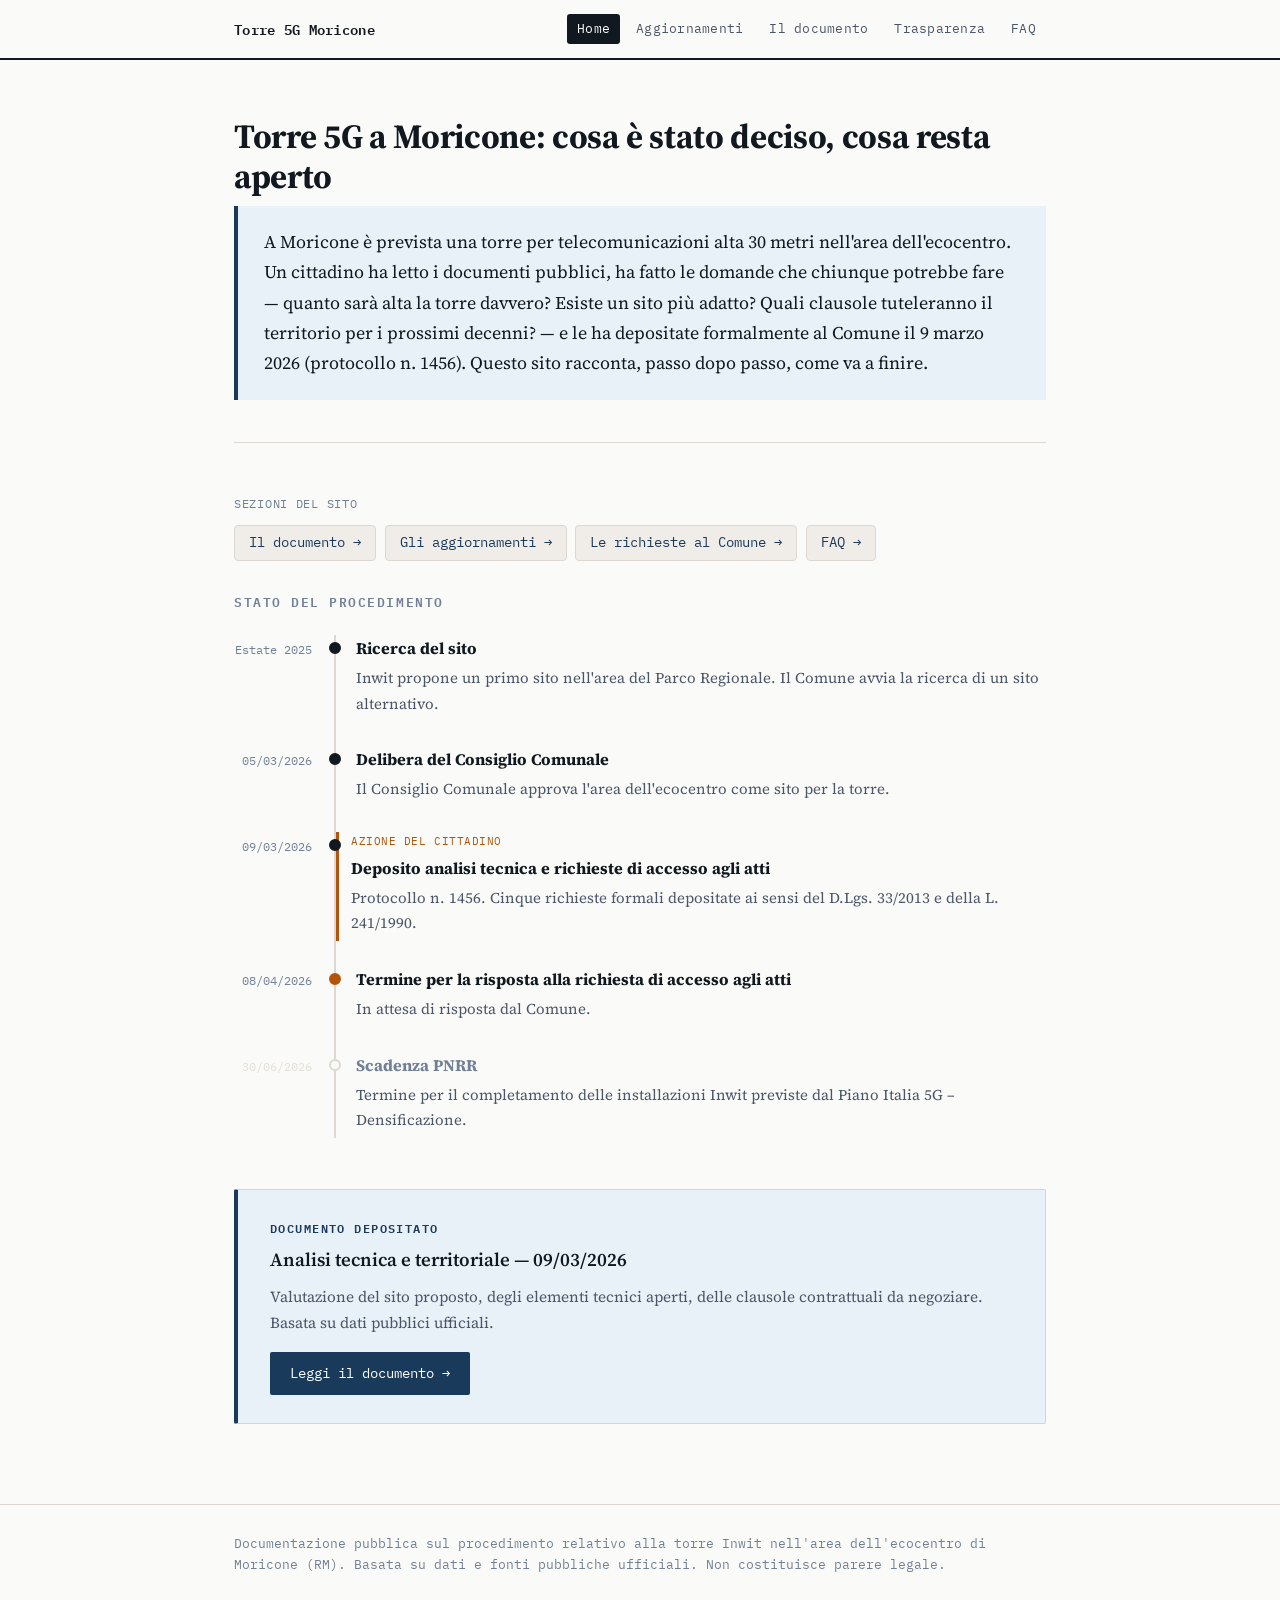
==== index.html @ 8230d216 "Fix mobile: quick-nav visibile su mobile, micro-etichetta timeline in timeline-content Co-Authored-B" ====
<!DOCTYPE html>
<html lang="it">
<head>
<meta charset="UTF-8">
<meta name="viewport" content="width=device-width, initial-scale=1.0">
<title>Torre 5G Moricone — Documentazione pubblica</title>
<meta name="description" content="Documentazione pubblica sul procedimento per l'installazione di una torre Inwit nell'area dell'ecocentro comunale di Moricone (RM).">
<link rel="stylesheet" href="style.css">
</head>
<body>

<header>
  <div class="container">
    <div class="site-title">Torre 5G Moricone</div>
<button class="nav-toggle" aria-label="Menu">&#9776;</button>
  </div>
</header>

<main>
  <div class="container">

    <section class="intro">
      <h1 class="page-title">Torre 5G a Moricone: cosa è stato deciso, cosa resta aperto</h1>
      <p class="intro-summary">A Moricone è prevista una torre per telecomunicazioni alta 30 metri nell'area dell'ecocentro. Un cittadino ha letto i documenti pubblici, ha fatto le domande che chiunque potrebbe fare — quanto sarà alta la torre davvero? Esiste un sito più adatto? Quali clausole tuteleranno il territorio per i prossimi decenni? — e le ha depositate formalmente al Comune il 9 marzo 2026 (protocollo n. 1456). Questo sito racconta, passo dopo passo, come va a finire.</p>
    </section>

    <div style="margin: 2rem 0;">
      <div style="font-family: var(--font-mono); font-size: 0.7rem; color: var(--ink-light); margin-bottom: 0.6rem; letter-spacing: 0.06em; text-transform: uppercase;">Sezioni del sito</div>
      <div style="display: flex; flex-wrap: wrap; gap: 0.5rem;">
        <a href="documento.html" style="font-family: var(--font-mono); font-size: 0.82rem; color: var(--blue); border: 1px solid var(--border); border-radius: 4px; padding: 5px 14px; text-decoration: none; background: var(--paper-mid);">Il documento →</a>
        <a href="aggiornamenti.html" style="font-family: var(--font-mono); font-size: 0.82rem; color: var(--blue); border: 1px solid var(--border); border-radius: 4px; padding: 5px 14px; text-decoration: none; background: var(--paper-mid);">Gli aggiornamenti →</a>
        <a href="richieste.html" style="font-family: var(--font-mono); font-size: 0.82rem; color: var(--blue); border: 1px solid var(--border); border-radius: 4px; padding: 5px 14px; text-decoration: none; background: var(--paper-mid);">Le richieste al Comune →</a>
        <a href="faq.html" style="font-family: var(--font-mono); font-size: 0.82rem; color: var(--blue); border: 1px solid var(--border); border-radius: 4px; padding: 5px 14px; text-decoration: none; background: var(--paper-mid);">FAQ →</a>
      </div>
    </div>

    <section class="timeline-section">
      <h2>Stato del procedimento</h2>
      <div class="timeline">

        <div class="timeline-item done">
          <div class="timeline-date">Estate 2025</div>
          <div class="timeline-content">
            <strong>Ricerca del sito</strong>
            <p>Inwit propone un primo sito nell'area del Parco Regionale. Il Comune avvia la ricerca di un sito alternativo.</p>
          </div>
        </div>

        <div class="timeline-item done">
          <div class="timeline-date">05/03/2026</div>
          <div class="timeline-content">
            <strong>Delibera del Consiglio Comunale</strong>
            <p>Il Consiglio Comunale approva l'area dell'ecocentro come sito per la torre.</p>
          </div>
        </div>

        <div class="timeline-item done">
          <div class="timeline-date">09/03/2026</div>
          <div class="timeline-content" style="border-left: 3px solid var(--amber); padding-left: 12px;">
            <span style="font-family: var(--font-mono); font-size: 0.65rem; color: var(--amber); display: block; text-transform: uppercase; letter-spacing: 0.05em; margin-bottom: 4px;">Azione del cittadino</span>
            <strong>Deposito analisi tecnica e richieste di accesso agli atti</strong>
            <p>Protocollo n. 1456. Cinque richieste formali depositate ai sensi del D.Lgs. 33/2013 e della L. 241/1990.</p>
          </div>
        </div>

        <div class="timeline-item pending">
          <div class="timeline-date">08/04/2026</div>
          <div class="timeline-content">
            <strong>Termine per la risposta alla richiesta di accesso agli atti</strong>
            <p>In attesa di risposta dal Comune.</p>
          </div>
        </div>

        <div class="timeline-item future">
          <div class="timeline-date">30/06/2026</div>
          <div class="timeline-content">
            <strong>Scadenza PNRR</strong>
            <p>Termine per il completamento delle installazioni Inwit previste dal Piano Italia 5G – Densificazione.</p>
          </div>
        </div>

      </div>
    </section>

    <section class="doc-cta">
      <div class="doc-cta-inner">
        <div class="doc-cta-label">Documento depositato</div>
        <div class="doc-cta-title">Analisi tecnica e territoriale — 09/03/2026</div>
        <div class="doc-cta-desc">Valutazione del sito proposto, degli elementi tecnici aperti, delle clausole contrattuali da negoziare. Basata su dati pubblici ufficiali.</div>
        <a href="documento.html" class="btn">Leggi il documento →</a>
      </div>
    </section>

  </div>
</main>

<footer>
  <div class="container">
    <p>Documentazione pubblica sul procedimento relativo alla torre Inwit nell'area dell'ecocentro di Moricone (RM). Basata su dati e fonti pubbliche ufficiali. Non costituisce parere legale.</p>
  </div>
</footer>

<script src="nav.js"></script>
</body>
</html>
---- style.css ----
/* ─────────────────────────────────────────
   Torre 5G Moricone — Foglio di stile
   ───────────────────────────────────────── */

@import url('https://fonts.googleapis.com/css2?family=Source+Serif+4:ital,opsz,wght@0,8..60,300;0,8..60,400;0,8..60,600;0,8..60,700;1,8..60,400&family=IBM+Plex+Mono:wght@400;600&display=swap');

/* ── Reset & Base ── */
*, *::before, *::after { box-sizing: border-box; margin: 0; padding: 0; }

:root {
  --ink:        #111820;
  --ink-mid:    #4a5568;
  --ink-light:  #718096;
  --paper:      #fafaf8;
  --paper-mid:  #f0ede8;
  --paper-dark: #e4e0d8;
  --blue:       #1a3a5c;
  --blue-light: #e8f0f8;
  --red:        #b91c1c;
  --amber:      #b45309;
  --amber-bg:   #fffbeb;
  --green:      #166534;
  --green-bg:   #f0fdf4;
  --violet:     #5b21b6;
  --border:     #ddd9d0;
  --font-serif: 'Source Serif 4', Georgia, serif;
  --font-mono:  'IBM Plex Mono', 'Courier New', monospace;
}

html { font-size: 17px; scroll-behavior: smooth; }

body {
  font-family: var(--font-serif);
  color: var(--ink);
  background: var(--paper);
  line-height: 1.7;
  -webkit-font-smoothing: antialiased;
}

/* ── Layout ── */
.container {
  max-width: 860px;
  margin: 0 auto;
  padding: 0 24px;
}

.container-narrow {
  max-width: 700px;
}

/* ── Header & Nav ── */
header {
  border-bottom: 2px solid var(--ink);
  background: var(--paper);
  position: sticky;
  top: 0;
  z-index: 100;
}

header .container {
  display: flex;
  align-items: center;
  justify-content: space-between;
  padding-top: 14px;
  padding-bottom: 14px;
  gap: 24px;
}

.site-title {
  font-family: var(--font-mono);
  font-size: 0.85rem;
  font-weight: 600;
  letter-spacing: 0.02em;
  color: var(--ink);
  white-space: nowrap;
}

nav {
  display: flex;
  gap: 6px;
  flex-wrap: wrap;
}

nav a {
  font-family: var(--font-mono);
  font-size: 0.75rem;
  color: var(--ink-mid);
  text-decoration: none;
  padding: 4px 10px;
  border-radius: 3px;
  letter-spacing: 0.02em;
  transition: background 0.15s, color 0.15s;
}

nav a:hover {
  background: var(--paper-mid);
  color: var(--ink);
}

nav a.active {
  background: var(--ink);
  color: white;
}

.nav-toggle {
  display: none;
  background: none;
  border: 1px solid var(--border);
  padding: 6px 10px;
  font-size: 1rem;
  cursor: pointer;
  border-radius: 3px;
  color: var(--ink);
}

/* ── Main content ── */
main {
  padding: 56px 0 80px;
}

/* ── Typography ── */
h1, h2, h3 {
  font-family: var(--font-serif);
  line-height: 1.2;
  letter-spacing: -0.01em;
}

.page-title {
  font-size: 2rem;
  font-weight: 700;
  margin-bottom: 0.5rem;
}

.page-subtitle {
  font-size: 1rem;
  color: var(--ink-mid);
  font-weight: 300;
  margin-bottom: 2.5rem;
  max-width: 600px;
}

p { margin-bottom: 1rem; }
p:last-child { margin-bottom: 0; }

ul, ol {
  padding-left: 1.5rem;
  margin-bottom: 1rem;
}

li { margin-bottom: 0.4rem; }

a { color: var(--blue); }
a:hover { text-decoration: underline; }

/* ── Homepage: Intro ── */
.intro {
  margin-bottom: 3rem;
  padding-bottom: 2.5rem;
  border-bottom: 1px solid var(--border);
}

.lead {
  font-size: 1.2rem;
  font-weight: 400;
  line-height: 1.6;
  margin-bottom: 1rem;
  color: var(--ink);
}

/* ── Timeline ── */
.timeline-section {
  margin-bottom: 3rem;
}

.timeline-section h2 {
  font-family: var(--font-mono);
  font-size: 0.75rem;
  font-weight: 600;
  letter-spacing: 0.12em;
  text-transform: uppercase;
  color: var(--ink-light);
  margin-bottom: 1.5rem;
}

.timeline {
  border-left: 2px solid var(--border);
  padding-left: 0;
  margin-left: 100px;
}

.timeline-item {
  display: flex;
  position: relative;
  margin-bottom: 1.5rem;
  align-items: flex-start;
}

.timeline-item::before {
  content: '';
  position: absolute;
  left: -7px;
  top: 7px;
  width: 12px;
  height: 12px;
  border-radius: 50%;
  border: 2px solid var(--border);
  background: var(--paper);
}

.timeline-item.done::before {
  background: var(--ink);
  border-color: var(--ink);
}

.timeline-item.pending::before {
  background: var(--amber);
  border-color: var(--amber);
}

.timeline-date {
  font-family: var(--font-mono);
  font-size: 0.72rem;
  color: var(--ink-light);
  min-width: 110px;
  margin-left: -110px;
  padding-top: 4px;
  text-align: right;
  padding-right: 24px;
}

.timeline-content {
  padding-left: 20px;
  padding-bottom: 4px;
}

.timeline-content strong {
  display: block;
  font-size: 0.95rem;
  margin-bottom: 0.2rem;
}

.timeline-content p {
  font-size: 0.88rem;
  color: var(--ink-mid);
  margin: 0;
}

.timeline-item.future .timeline-content strong {
  color: var(--ink-light);
}

.timeline-item.future .timeline-date {
  color: var(--paper-dark);
}

/* ── Doc CTA ── */
.doc-cta {
  margin-top: 2.5rem;
}

.doc-cta-inner {
  background: var(--blue-light);
  border: 1px solid #c5d8ec;
  border-left: 4px solid var(--blue);
  padding: 28px 32px;
  border-radius: 2px;
}

.doc-cta-label {
  font-family: var(--font-mono);
  font-size: 0.7rem;
  font-weight: 600;
  letter-spacing: 0.12em;
  text-transform: uppercase;
  color: var(--blue);
  margin-bottom: 6px;
}

.doc-cta-title {
  font-size: 1.1rem;
  font-weight: 600;
  margin-bottom: 8px;
}

.doc-cta-desc {
  font-size: 0.9rem;
  color: var(--ink-mid);
  margin-bottom: 16px;
}

/* ── Button ── */
.btn {
  display: inline-block;
  background: var(--blue);
  color: white;
  text-decoration: none;
  padding: 10px 20px;
  font-family: var(--font-mono);
  font-size: 0.8rem;
  border-radius: 2px;
  transition: background 0.15s;
}

.btn:hover {
  background: #0f2a42;
  text-decoration: none;
  color: white;
}

/* ── Posts (Aggiornamenti) ── */
.posts {
  display: flex;
  flex-direction: column;
  gap: 0;
}

article.post {
  padding: 2rem 0;
  border-bottom: 1px solid var(--border);
}

article.post:first-child {
  border-top: 1px solid var(--border);
}

.post-meta {
  display: flex;
  align-items: center;
  gap: 10px;
  margin-bottom: 0.6rem;
}

.post-date {
  font-family: var(--font-mono);
  font-size: 0.75rem;
  color: var(--ink-light);
}

.post-tag {
  font-family: var(--font-mono);
  font-size: 0.65rem;
  font-weight: 600;
  letter-spacing: 0.08em;
  padding: 2px 8px;
  border-radius: 2px;
}

.tag-inviato   { background: #fef3c7; color: #92400e; }
.tag-risposta  { background: #d1fae5; color: #065f46; }
.tag-scadenza  { background: #fee2e2; color: #991b1b; }
.tag-aggiornamento { background: #dbeafe; color: #1e40af; }
.tag-documento { background: var(--paper-mid); color: var(--ink-mid); }

.post-title {
  font-size: 1.3rem;
  font-weight: 600;
  margin-bottom: 0.8rem;
  line-height: 1.3;
}

.post-body {
  font-size: 0.95rem;
  color: var(--ink);
}

.post-body p {
  margin-bottom: 0.8rem;
}

/* ── Document page ── */
.doc-header {
  margin-bottom: 2.5rem;
  padding-bottom: 2rem;
  border-bottom: 1px solid var(--border);
}

.doc-label {
  font-family: var(--font-mono);
  font-size: 0.72rem;
  font-weight: 600;
  letter-spacing: 0.1em;
  text-transform: uppercase;
  color: var(--ink-light);
  margin-bottom: 12px;
}

.doc-index {
  background: var(--paper-mid);
  border: 1px solid var(--border);
  padding: 20px 24px;
  margin-bottom: 2.5rem;
  border-radius: 2px;
}

.doc-index-label {
  font-family: var(--font-mono);
  font-size: 0.7rem;
  font-weight: 600;
  letter-spacing: 0.1em;
  text-transform: uppercase;
  color: var(--ink-light);
  margin-bottom: 12px;
}

.doc-index ol {
  margin: 0;
  padding-left: 1.2rem;
}

.doc-index li {
  margin-bottom: 0.3rem;
  font-size: 0.9rem;
}

.doc-section {
  margin-bottom: 3rem;
  padding-bottom: 2.5rem;
  border-bottom: 1px solid var(--border);
}

.doc-section:last-child {
  border-bottom: none;
}

.doc-section h2 {
  font-size: 1.4rem;
  font-weight: 700;
  margin-bottom: 1rem;
  padding-top: 0.5rem;
}

.doc-section h3 {
  font-size: 1rem;
  font-weight: 600;
  margin-top: 1.5rem;
  margin-bottom: 0.5rem;
  color: var(--ink);
}

/* ── Callouts ── */
.callout {
  margin: 1.5rem 0;
  padding: 14px 18px;
  border-radius: 2px;
  font-size: 0.9rem;
  line-height: 1.6;
  border-left: 4px solid;
}

.callout strong {
  display: block;
  margin-bottom: 4px;
  font-size: 0.8rem;
  font-family: var(--font-mono);
  letter-spacing: 0.05em;
  text-transform: uppercase;
}

.callout-warning {
  background: var(--amber-bg);
  border-color: var(--amber);
  color: #78350f;
}

.callout-warning strong { color: var(--amber); }

.callout-tech {
  background: var(--blue-light);
  border-color: var(--blue);
  color: #1e3a5a;
}

.callout-tech strong { color: var(--blue); }

.callout-question {
  background: var(--paper-mid);
  border-color: var(--ink-mid);
  color: var(--ink-mid);
}

.callout-question strong { color: var(--ink-mid); }

/* ── Infographics ── */
.infographic {
  margin: 2rem 0;
}

.infographic img {
  width: 100%;
  height: auto;
  border: 1px solid var(--border);
  display: block;
}

.infographic figcaption {
  font-size: 0.8rem;
  color: var(--ink-light);
  font-family: var(--font-mono);
  margin-top: 8px;
  padding: 0 4px;
}

/* ── Summary table ── */
.summary-table {
  width: 100%;
  border-collapse: collapse;
  font-size: 0.88rem;
  margin-top: 1rem;
}

.summary-table td {
  padding: 10px 12px;
  border-bottom: 1px solid var(--border);
  vertical-align: top;
}

.summary-table tr:last-child td {
  border-bottom: none;
}

.summary-table tr:hover td {
  background: var(--paper-mid);
}

.tag-cell { width: 36px; text-align: center; }

.tag {
  display: inline-block;
  font-family: var(--font-mono);
  font-size: 0.7rem;
  font-weight: 600;
  padding: 2px 6px;
  border-radius: 2px;
}

.tag-fact     { background: var(--ink); color: white; }
.tag-question { background: var(--amber); color: white; }
.tag-warn     { background: var(--red); color: white; }

.table-legend {
  font-family: var(--font-mono);
  font-size: 0.72rem;
  color: var(--ink-light);
  margin-top: 8px;
}

/* ── Le Richieste ── */
.richieste-meta {
  display: flex;
  gap: 24px;
  flex-wrap: wrap;
  font-family: var(--font-mono);
  font-size: 0.8rem;
  color: var(--ink-mid);
  background: var(--paper-mid);
  border: 1px solid var(--border);
  padding: 14px 18px;
  margin-bottom: 2rem;
  border-radius: 2px;
}

.richieste-list {
  display: flex;
  flex-direction: column;
  gap: 0;
}

.richiesta {
  padding: 1.5rem 0;
  border-bottom: 1px solid var(--border);
}

.richiesta:first-child { border-top: 1px solid var(--border); }

.richiesta-header {
  display: flex;
  align-items: center;
  gap: 12px;
  margin-bottom: 0.5rem;
}

.richiesta-num {
  font-family: var(--font-mono);
  font-size: 0.75rem;
  font-weight: 600;
  color: var(--ink-light);
}

.richiesta-status {
  font-family: var(--font-mono);
  font-size: 0.68rem;
  font-weight: 600;
  letter-spacing: 0.06em;
  padding: 2px 8px;
  border-radius: 2px;
}

.status-attesa   { background: #fef3c7; color: #92400e; }
.status-ricevuta { background: #d1fae5; color: #065f46; }
.status-parziale { background: #dbeafe; color: #1e40af; }
.status-negata   { background: #fee2e2; color: #991b1b; }

.richiesta h3 {
  font-size: 1rem;
  font-weight: 600;
  margin-bottom: 0.3rem;
}

.richiesta p {
  font-size: 0.9rem;
  color: var(--ink-mid);
  margin: 0;
}

.note {
  margin-top: 2rem;
  font-size: 0.85rem;
  color: var(--ink-mid);
  font-style: italic;
  border-top: 1px solid var(--border);
  padding-top: 1.5rem;
}

/* ── FAQ ── */
.faq-list {
  display: flex;
  flex-direction: column;
  gap: 0;
}

.faq-item {
  padding: 2rem 0;
  border-bottom: 1px solid var(--border);
}

.faq-item:first-child {
  border-top: 1px solid var(--border);
}

.faq-q {
  font-size: 1.1rem;
  font-weight: 600;
  line-height: 1.3;
  margin-bottom: 0.9rem;
  color: var(--ink);
}

.faq-q::before {
  content: 'Q. ';
  font-family: var(--font-mono);
  font-size: 0.75rem;
  font-weight: 600;
  color: var(--ink-light);
  letter-spacing: 0.05em;
  margin-right: 2px;
}

.faq-a {
  font-size: 0.95rem;
  color: var(--ink);
  padding-left: 1.2rem;
  border-left: 2px solid var(--border);
}

.faq-a p {
  margin-bottom: 0.8rem;
}

.faq-a p:last-child {
  margin-bottom: 0;
}

/* ── Footer ── */
footer {
  border-top: 1px solid var(--border);
  padding: 28px 0;
  background: var(--paper);
}

footer p {
  font-size: 0.78rem;
  color: var(--ink-light);
  font-family: var(--font-mono);
  line-height: 1.6;
  margin: 0;
}

/* ── Responsive ── */
@media (max-width: 640px) {
  html { font-size: 16px; }

  .nav-toggle { display: block; }

  nav {
    display: none;
    position: absolute;
    top: 100%;
    left: 0;
    right: 0;
    background: var(--paper);
    border-bottom: 2px solid var(--ink);
    padding: 12px 24px;
    flex-direction: column;
    gap: 4px;
  }

  nav.open { display: flex; }

  header { position: relative; }
  header .container { position: relative; }

  .timeline { margin-left: 0; }
  .timeline-date {
    display: none;
  }
  .timeline-content { padding-left: 16px; }

  .summary-table td:last-child { display: none; }
  .summary-table td:first-child { display: none; }

  .richieste-meta { flex-direction: column; gap: 8px; }

  main { padding: 36px 0 60px; }
}

/* ── Intro sintesi documento ── */
.intro-summary {
  background: var(--blue-light);
  border-left: 4px solid var(--blue);
  border-radius: 0;
  padding: 1.25rem 1.5rem;
  font-size: 1.05rem;
  line-height: 1.7;
  margin-bottom: 2rem;
  color: var(--ink);
}
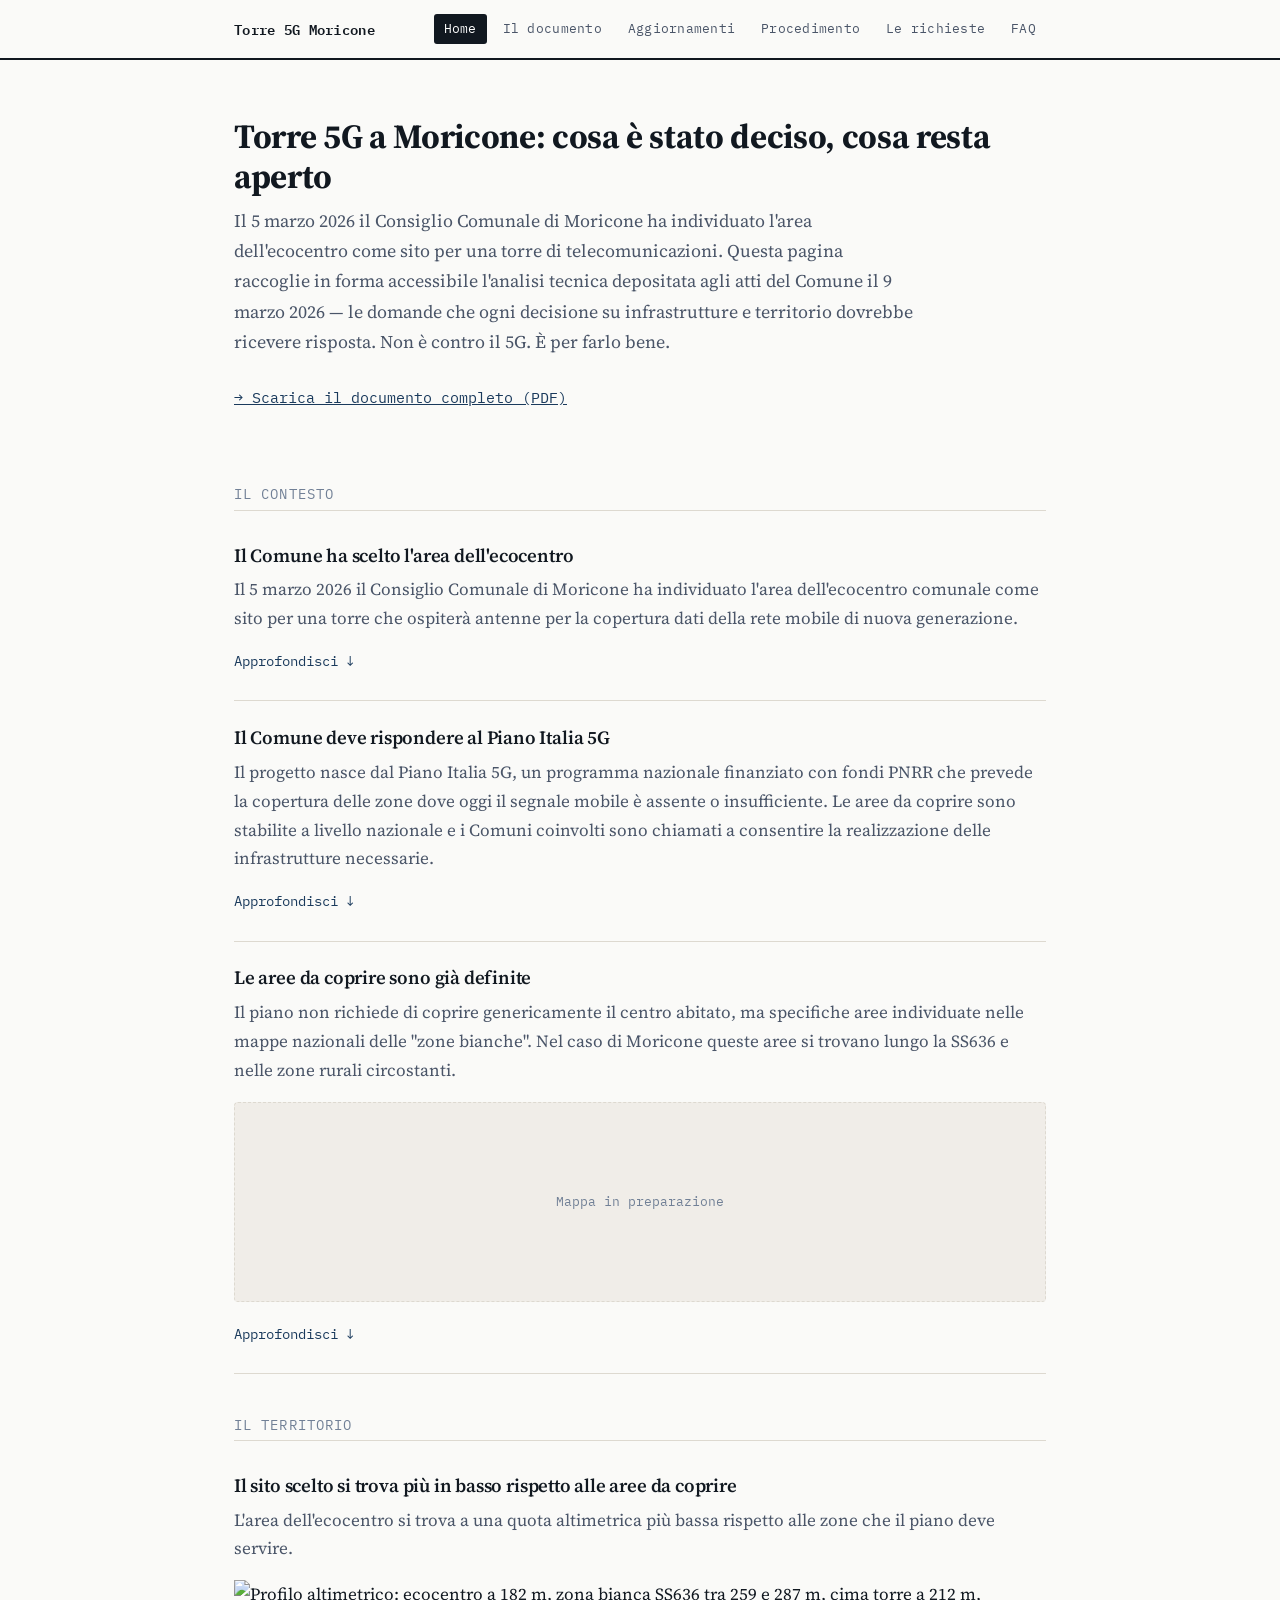
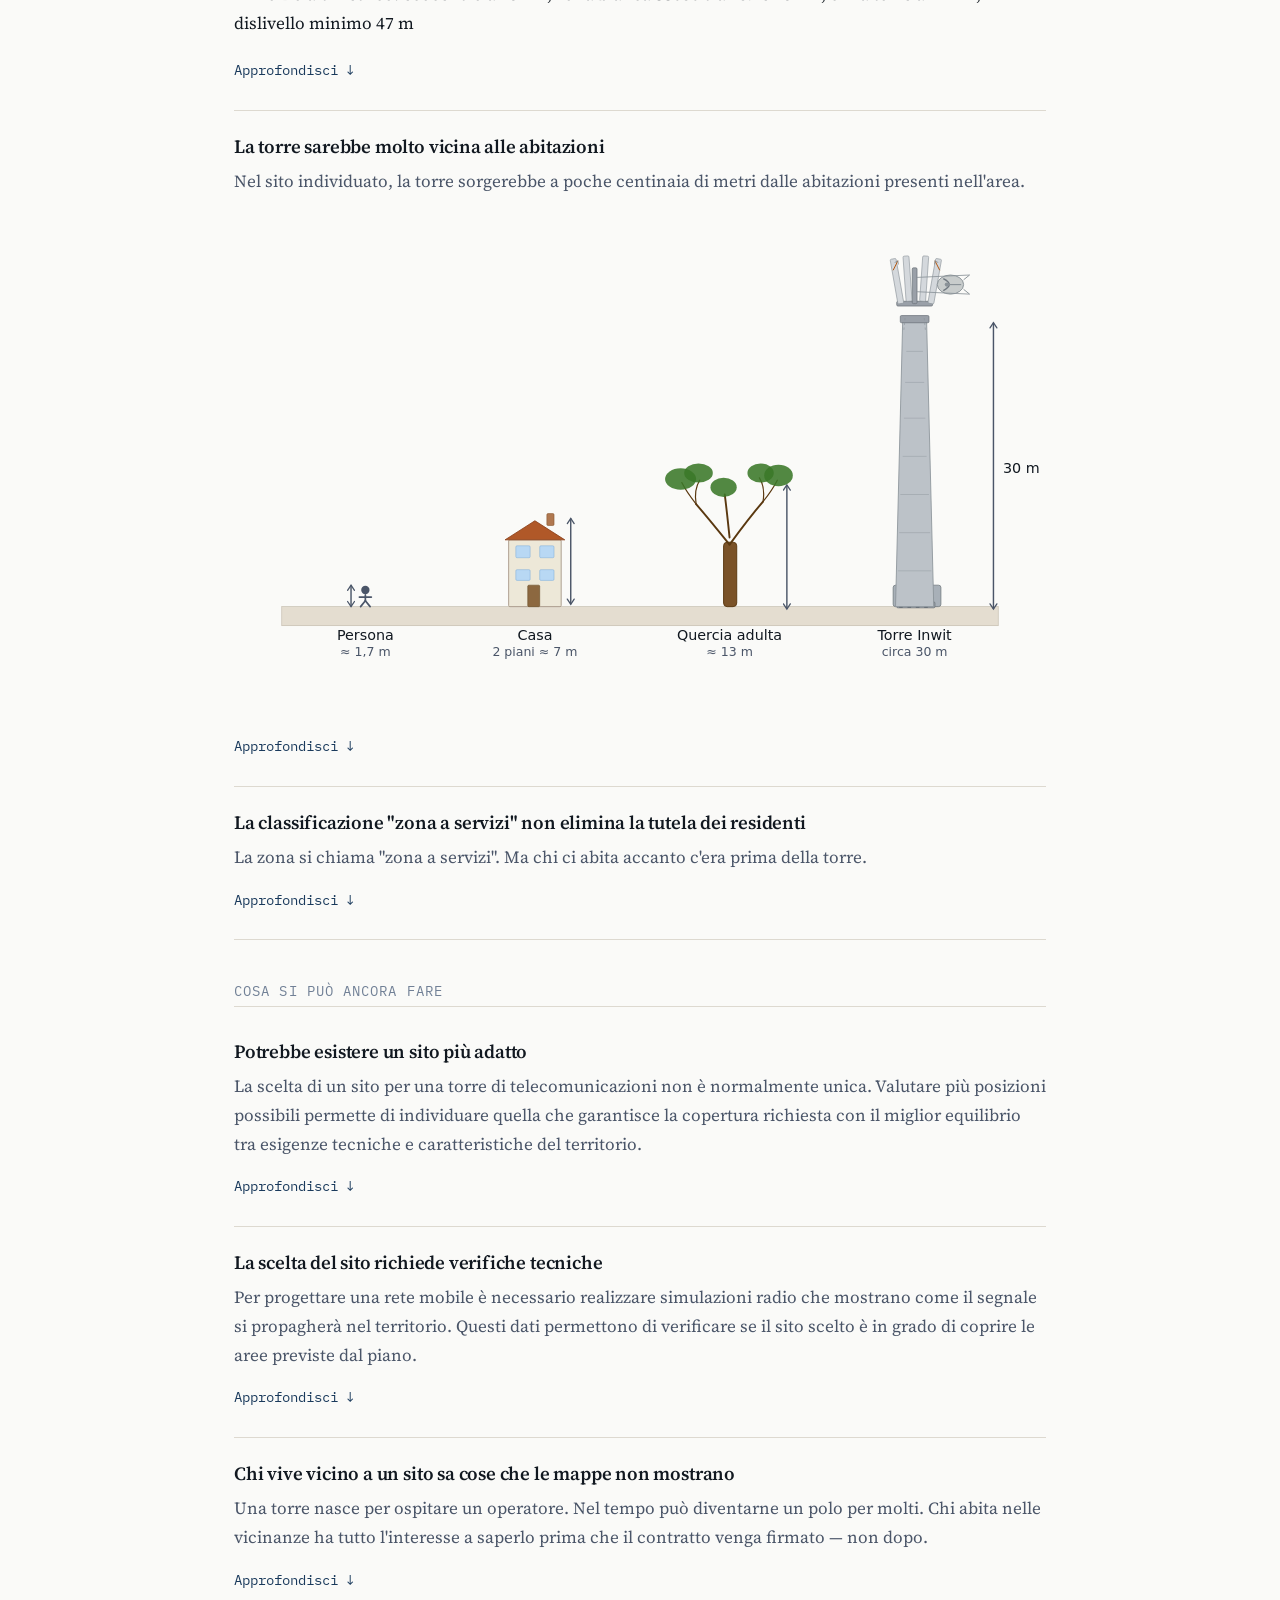
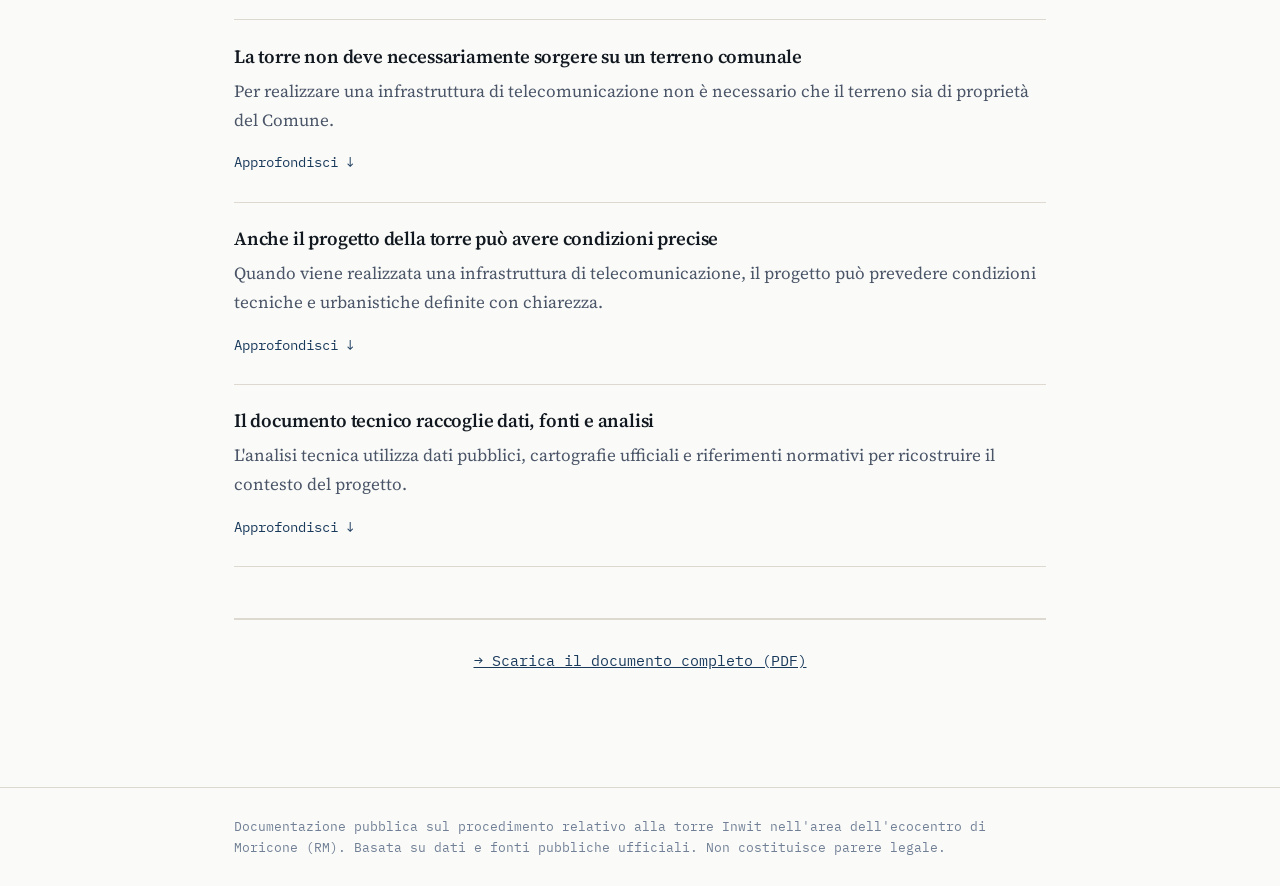
==== commit bcb35215: "home page con pillole, procedimento.html, navigazione aggiornata - index.html: sostituito il main co" ====
--- a/index.html
+++ b/index.html
@@ -19,77 +19,239 @@
 <main>
   <div class="container">
 
-    <section class="intro">
-      <h1 class="page-title">Torre 5G a Moricone: cosa è stato deciso, cosa resta aperto</h1>
-      <p class="intro-summary">A Moricone è prevista una torre per telecomunicazioni alta 30 metri nell'area dell'ecocentro. Un cittadino ha letto i documenti pubblici, ha fatto le domande che chiunque potrebbe fare — quanto sarà alta la torre davvero? Esiste un sito più adatto? Quali clausole tuteleranno il territorio per i prossimi decenni? — e le ha depositate formalmente al Comune il 9 marzo 2026 (protocollo n. 1456). Questo sito racconta, passo dopo passo, come va a finire.</p>
-    </section>
-
-    <div style="margin: 2rem 0;">
-      <div style="font-family: var(--font-mono); font-size: 0.7rem; color: var(--ink-light); margin-bottom: 0.6rem; letter-spacing: 0.06em; text-transform: uppercase;">Sezioni del sito</div>
-      <div style="display: flex; flex-wrap: wrap; gap: 0.5rem;">
-        <a href="documento.html" style="font-family: var(--font-mono); font-size: 0.82rem; color: var(--blue); border: 1px solid var(--border); border-radius: 4px; padding: 5px 14px; text-decoration: none; background: var(--paper-mid);">Il documento →</a>
-        <a href="aggiornamenti.html" style="font-family: var(--font-mono); font-size: 0.82rem; color: var(--blue); border: 1px solid var(--border); border-radius: 4px; padding: 5px 14px; text-decoration: none; background: var(--paper-mid);">Gli aggiornamenti →</a>
-        <a href="richieste.html" style="font-family: var(--font-mono); font-size: 0.82rem; color: var(--blue); border: 1px solid var(--border); border-radius: 4px; padding: 5px 14px; text-decoration: none; background: var(--paper-mid);">Le richieste al Comune →</a>
-        <a href="faq.html" style="font-family: var(--font-mono); font-size: 0.82rem; color: var(--blue); border: 1px solid var(--border); border-radius: 4px; padding: 5px 14px; text-decoration: none; background: var(--paper-mid);">FAQ →</a>
-      </div>
+    <h1 class="page-title">Torre 5G a Moricone: cosa è stato deciso, cosa resta aperto</h1>
+
+    <p class="intro-text">Il 5 marzo 2026 il Consiglio Comunale di Moricone ha individuato l'area dell'ecocentro come sito per una torre di telecomunicazioni. Questa pagina raccoglie in forma accessibile l'analisi tecnica depositata agli atti del Comune il 9 marzo 2026 — le domande che ogni decisione su infrastrutture e territorio dovrebbe ricevere risposta. Non è contro il 5G. È per farlo bene.</p>
+
+    <p class="download-link"><a href="Torre5G_Analisi_Tecnica_Territoriale_marzo2026.pdf">→ Scarica il documento completo (PDF)</a></p>
+
+    <!-- SEZIONE 1: Il contesto -->
+    <h2 class="sezione-titolo">Il contesto</h2>
+
+    <article class="pillola">
+      <div class="pillola-l1">
+        <h3 class="pillola-titolo">Il Comune ha scelto l'area dell'ecocentro</h3>
+        <p class="pillola-testo">Il 5 marzo 2026 il Consiglio Comunale di Moricone ha individuato l'area dell'ecocentro comunale come sito per una torre che ospiterà antenne per la copertura dati della rete mobile di nuova generazione.</p>
+        <button class="pillola-toggle" aria-expanded="false">Approfondisci ↓</button>
+      </div>
+      <div class="pillola-l2" hidden>
+        <p>La delibera del Consiglio Comunale ha individuato l'ecocentro comunale come area destinata a ospitare la nuova infrastruttura.</p>
+        <p>Si tratta di una scelta importante perché individua il luogo in cui dovrebbe sorgere una torre per telecomunicazioni destinata a ospitare le antenne degli operatori.</p>
+        <p>Nel documento viene spiegato che il Consiglio ha compiuto un passaggio decisivo, ma che questa scelta si inserisce in una fase più ampia di valutazioni tecniche e amministrative.</p>
+        <p class="pillola-l3">
+          <span class="l3-label">Nel documento:</span>
+          <a href="Torre5G_Analisi_Tecnica_Territoriale_marzo2026.pdf#page=3" target="_blank">sezione 2.1 — Cosa ha deciso il Consiglio e cosa resta aperto</a>
+        </p>
+      </div>
+    </article>
+
+    <article class="pillola">
+      <div class="pillola-l1">
+        <h3 class="pillola-titolo">Il Comune deve rispondere al Piano Italia 5G</h3>
+        <p class="pillola-testo">Il progetto nasce dal Piano Italia 5G, un programma nazionale finanziato con fondi PNRR che prevede la copertura delle zone dove oggi il segnale mobile è assente o insufficiente. Le aree da coprire sono stabilite a livello nazionale e i Comuni coinvolti sono chiamati a consentire la realizzazione delle infrastrutture necessarie.</p>
+        <button class="pillola-toggle" aria-expanded="false">Approfondisci ↓</button>
+      </div>
+      <div class="pillola-l2" hidden>
+        <p>La scelta del sito non nasce da un'iniziativa isolata del Comune, ma da un programma nazionale che punta a portare copertura mobile nelle aree dove oggi il segnale non arriva bene.</p>
+        <p>Il Piano Italia 5G interviene proprio in queste zone, finanziando nuove infrastrutture nei territori dove gli operatori privati non investirebbero da soli.</p>
+        <p>Questo significa che il Comune non è chiamato a decidere se aderire o meno al piano, ma a gestire localmente una copertura già prevista a livello nazionale.</p>
+        <p class="pillola-l3">
+          <span class="l3-label">Nel documento:</span>
+          <a href="Torre5G_Analisi_Tecnica_Territoriale_marzo2026.pdf#page=2" target="_blank">sezione 1.2 — Il Piano Italia 5G: lo Stato finanzia le zone senza copertura</a>
+        </p>
+      </div>
+    </article>
+
+    <article class="pillola">
+      <div class="pillola-l1">
+        <h3 class="pillola-titolo">Le aree da coprire sono già definite</h3>
+        <p class="pillola-testo">Il piano non richiede di coprire genericamente il centro abitato, ma specifiche aree individuate nelle mappe nazionali delle "zone bianche". Nel caso di Moricone queste aree si trovano lungo la SS636 e nelle zone rurali circostanti.</p>
+        <div class="infografica-placeholder">
+          <p>Mappa in preparazione</p>
+        </div>
+        <button class="pillola-toggle" aria-expanded="false">Approfondisci ↓</button>
+      </div>
+      <div class="pillola-l2" hidden>
+        <p>Le aree che il piano richiede di coprire non coincidono automaticamente con tutto il paese. Sono aree precise del territorio, già individuate nelle mappe ufficiali, e nel caso di Moricone si trovano soprattutto lungo la SS636 e nelle zone rurali vicine.</p>
+        <p>Per questo è importante guardare la posizione del sito scelto dal Comune in relazione alle aree che il piano deve effettivamente servire.</p>
+        <p class="pillola-l3">
+          <span class="l3-label">Nel documento:</span>
+          <a href="Torre5G_Analisi_Tecnica_Territoriale_marzo2026.pdf#page=5" target="_blank">sezione 3.2 — La geometria del territorio: dove è cosa</a>
+        </p>
+      </div>
+    </article>
+
+    <!-- SEZIONE 2: Il territorio -->
+    <h2 class="sezione-titolo">Il territorio</h2>
+
+    <article class="pillola">
+      <div class="pillola-l1">
+        <h3 class="pillola-titolo">Il sito scelto si trova più in basso rispetto alle aree da coprire</h3>
+        <p class="pillola-testo">L'area dell'ecocentro si trova a una quota altimetrica più bassa rispetto alle zone che il piano deve servire.</p>
+        <img src="infografica_dislivello.svg"
+             alt="Profilo altimetrico: ecocentro a 182 m, zona bianca SS636 tra 259 e 287 m, cima torre a 212 m, dislivello minimo 47 m"
+             class="infografica-svg">
+        <button class="pillola-toggle" aria-expanded="false">Approfondisci ↓</button>
+      </div>
+      <div class="pillola-l2" hidden>
+        <p>Il territorio intorno a Moricone ha una morfologia precisa: il centro abitato si trova su una parte più alta del rilievo, mentre l'area dell'ecocentro è collocata più in basso rispetto alle zone che il piano deve servire.</p>
+        <p>Quando si progettano reti mobili, la posizione della torre rispetto al territorio è un elemento importante perché il segnale radio si propaga più facilmente quando l'antenna si trova in posizione dominante rispetto all'area da coprire.</p>
+        <p>Se l'infrastruttura viene collocata in una posizione più bassa, possono essere necessarie configurazioni tecniche diverse per raggiungere le aree previste dal piano.</p>
+        <p class="pillola-l3">
+          <span class="l3-label">Nel documento:</span>
+          <a href="Torre5G_Analisi_Tecnica_Territoriale_marzo2026.pdf#page=7" target="_blank">sezione 3.3 — Il problema del dislivello</a>
+        </p>
+      </div>
+    </article>
+
+    <article class="pillola">
+      <div class="pillola-l1">
+        <h3 class="pillola-titolo">La torre sarebbe molto vicina alle abitazioni</h3>
+        <p class="pillola-testo">Nel sito individuato, la torre sorgerebbe a poche centinaia di metri dalle abitazioni presenti nell'area.</p>
+        <img src="infografica_scala_v2.svg"
+             alt="Scala comparativa: persona 1,7 m, casa due piani 7 m, quercia adulta 13 m, torre Inwit circa 30 m"
+             class="infografica-svg">
+        <button class="pillola-toggle" aria-expanded="false">Approfondisci ↓</button>
+      </div>
+      <div class="pillola-l2" hidden>
+        <p>In contesti collinari come quello di Moricone, quando una torre viene collocata in una posizione più bassa rispetto alle abitazioni, alcune antenne possono trovarsi alla stessa quota visiva delle case o in diretto allineamento con esse.</p>
+        <p>La normativa italiana sui campi elettromagnetici stabilisce limiti molto rigorosi che devono essere rispettati in qualunque situazione. Tuttavia la presenza visiva di una struttura di grandi dimensioni in prossimità delle abitazioni o alla stessa altezza del paesaggio abitato può generare nel tempo una percezione di disagio legata alla qualità del territorio.</p>
+        <p class="pillola-l3">
+          <span class="l3-label">Nel documento:</span>
+          <a href="Torre5G_Analisi_Tecnica_Territoriale_marzo2026.pdf#page=8" target="_blank">sezione 3.4 — La vicinanza alle abitazioni</a>
+        </p>
+      </div>
+    </article>
+
+    <article class="pillola">
+      <div class="pillola-l1">
+        <h3 class="pillola-titolo">La classificazione "zona a servizi" non elimina la tutela dei residenti</h3>
+        <p class="pillola-testo">La zona si chiama "zona a servizi". Ma chi ci abita accanto c'era prima della torre.</p>
+        <button class="pillola-toggle" aria-expanded="false">Approfondisci ↓</button>
+      </div>
+      <div class="pillola-l2" hidden>
+        <p>Nel caso dell'ecocentro è stato richiamato il fatto che l'area ricadrebbe in una "zona a servizi". Questa classificazione riguarda la destinazione urbanistica dell'area, ma non elimina la necessità di considerare il contesto reale: le abitazioni circostanti fanno parte dell'insediamento esistente e la loro presenza deve essere valutata nelle scelte che riguardano il territorio.</p>
+        <p>Chi ha costruito in quella zona lo ha fatto legittimamente, in un contesto che all'epoca non prevedeva un'infrastruttura di questo tipo.</p>
+        <p>La destinazione urbanistica può consentire la realizzazione di servizi pubblici, ma non esime l'amministrazione dal considerare l'impatto delle infrastrutture sui residenti e sul paesaggio locale.</p>
+        <p class="pillola-l3">
+          <span class="l3-label">Nel documento:</span>
+          <a href="Torre5G_Analisi_Tecnica_Territoriale_marzo2026.pdf#page=10" target="_blank">sezione 5.2 — Il sito alternativo: un diritto del Comune e un dovere verso i cittadini</a>
+        </p>
+      </div>
+    </article>
+
+    <!-- SEZIONE 3: Cosa si può ancora fare -->
+    <h2 class="sezione-titolo">Cosa si può ancora fare</h2>
+
+    <article class="pillola">
+      <div class="pillola-l1">
+        <h3 class="pillola-titolo">Potrebbe esistere un sito più adatto</h3>
+        <p class="pillola-testo">La scelta di un sito per una torre di telecomunicazioni non è normalmente unica. Valutare più posizioni possibili permette di individuare quella che garantisce la copertura richiesta con il miglior equilibrio tra esigenze tecniche e caratteristiche del territorio.</p>
+        <button class="pillola-toggle" aria-expanded="false">Approfondisci ↓</button>
+      </div>
+      <div class="pillola-l2" hidden>
+        <p>Durante la progettazione di infrastrutture di telecomunicazione possono essere valutate diverse posizioni possibili. Questo permette di individuare la posizione che garantisce la copertura richiesta con il miglior equilibrio tra esigenze tecniche e caratteristiche del territorio.</p>
+        <p>Nella fase che precede eventuali decisioni definitive, il Comune può ancora verificare se esistono posizioni alternative che rispondano meglio agli obiettivi di copertura e al contesto locale.</p>
+        <p>Questo non significa rimettere in discussione la decisione del Consiglio o il progetto di copertura previsto, ma valutare se la soluzione individuata possa essere ulteriormente migliorata prima della realizzazione dell'infrastruttura.</p>
+        <p class="pillola-l3">
+          <span class="l3-label">Nel documento:</span>
+          <a href="Torre5G_Analisi_Tecnica_Territoriale_marzo2026.pdf#page=10" target="_blank">sezione 5.2 — Il sito alternativo: un diritto del Comune e un dovere verso i cittadini</a>
+        </p>
+      </div>
+    </article>
+
+    <article class="pillola">
+      <div class="pillola-l1">
+        <h3 class="pillola-titolo">La scelta del sito richiede verifiche tecniche</h3>
+        <p class="pillola-testo">Per progettare una rete mobile è necessario realizzare simulazioni radio che mostrano come il segnale si propagherà nel territorio. Questi dati permettono di verificare se il sito scelto è in grado di coprire le aree previste dal piano.</p>
+        <button class="pillola-toggle" aria-expanded="false">Approfondisci ↓</button>
+      </div>
+      <div class="pillola-l2" hidden>
+        <p>Prima della realizzazione di una nuova infrastruttura di telecomunicazione viene normalmente prodotta una simulazione radio, cioè un'analisi tecnica che mostra come il segnale si propagherà nel territorio.</p>
+        <p>Questa simulazione tiene conto di diversi fattori, tra cui l'altitudine del sito, la conformazione del territorio, gli ostacoli naturali e la posizione delle aree da coprire.</p>
+        <p>Si tratta di uno strumento importante perché permette di verificare se il sito individuato è effettivamente in grado di garantire la copertura prevista dal piano.</p>
+        <p>Rendere disponibili queste analisi tecniche nelle fasi iniziali del processo amministrativo è generalmente considerato un elemento di buona amministrazione e di trasparenza, soprattutto quando si tratta di infrastrutture destinate a restare nel territorio per molti anni.</p>
+        <p class="pillola-l3">
+          <span class="l3-label">Nel documento:</span>
+          <a href="Torre5G_Analisi_Tecnica_Territoriale_marzo2026.pdf#page=9" target="_blank">sezione 4.2 — La simulazione radio: dato obbligatorio, non ancora depositato</a>
+        </p>
+      </div>
+    </article>
+
+    <article class="pillola">
+      <div class="pillola-l1">
+        <h3 class="pillola-titolo">Chi vive vicino a un sito sa cose che le mappe non mostrano</h3>
+        <p class="pillola-testo">Una torre nasce per ospitare un operatore. Nel tempo può diventarne un polo per molti. Chi abita nelle vicinanze ha tutto l'interesse a saperlo prima che il contratto venga firmato — non dopo.</p>
+        <button class="pillola-toggle" aria-expanded="false">Approfondisci ↓</button>
+      </div>
+      <div class="pillola-l2" hidden>
+        <p>Il modello di business di Inwit si chiama co-location: sulla stessa torre possono installarsi nel tempo le antenne di operatori diversi. È un sistema razionale — riduce il numero di infrastrutture sul territorio — ma ha una conseguenza concreta: una torre ben posizionata, ottimizzata per coprire un intero paese, diventa automaticamente attrattiva per operatori aggiuntivi nel tempo.</p>
+        <p>Chi abita a 200 metri dall'ecocentro avrebbe posto questa domanda con naturalezza, se fosse stato coinvolto prima: "Quante antenne ci saranno su quella torre tra cinque anni?"</p>
+        <p>Una domanda del genere, posta prima della firma, si traduce in clausole contrattuali precise: limite al numero di operatori, obbligo di nuova valutazione tecnica ad ogni aggiunta, soglie parametriche che il Comune controlla. Posta dopo la firma, non ha risposta certa.</p>
+        <p>L'analisi tecnica depositata agli atti nasce esattamente da questo: da domande che si pongono quando si abita vicino a qualcosa, non quando lo si guarda da lontano. C'è ancora tempo per portare queste domande al tavolo, prima che il contratto venga chiuso.</p>
+        <p class="pillola-l3">
+          <span class="l3-label">Nel documento:</span>
+          <a href="Torre5G_Analisi_Tecnica_Territoriale_marzo2026.pdf#page=4" target="_blank">sezione 2.2 — La logica della scelta del Comune: opportunità e rischio</a> /
+          <a href="Torre5G_Analisi_Tecnica_Territoriale_marzo2026.pdf#page=12" target="_blank">sezione 5.4-B — Tecnologie future: vincolo parametrico</a>
+        </p>
+      </div>
+    </article>
+
+    <article class="pillola">
+      <div class="pillola-l1">
+        <h3 class="pillola-titolo">La torre non deve necessariamente sorgere su un terreno comunale</h3>
+        <p class="pillola-testo">Per realizzare una infrastruttura di telecomunicazione non è necessario che il terreno sia di proprietà del Comune.</p>
+        <button class="pillola-toggle" aria-expanded="false">Approfondisci ↓</button>
+      </div>
+      <div class="pillola-l2" hidden>
+        <p>Nel processo di selezione del sito può sembrare naturale preferire un terreno comunale, perché questo viene spesso percepito come una garanzia di controllo sull'infrastruttura. In realtà è importante distinguere due ruoli diversi che il Comune esercita indipendentemente tra loro.</p>
+        <p>Come proprietario del terreno, il Comune negozia le condizioni del contratto di locazione.</p>
+        <p>Come autorità regolatoria, invece, il Comune mantiene il potere di autorizzare l'opera e di imporre condizioni urbanistiche vincolanti su qualunque sito del territorio comunale, pubblico o privato.</p>
+        <p>Aspetti come altezza della struttura, criteri paesaggistici, co-location tra operatori o monitoraggi ambientali derivano dal potere regolatorio dell'amministrazione, non dalla proprietà del terreno.</p>
+        <p class="pillola-l3">
+          <span class="l3-label">Nel documento:</span>
+          <a href="Torre5G_Analisi_Tecnica_Territoriale_marzo2026.pdf#page=11" target="_blank">sezione 5.3 — Proprietà del terreno o potere regolatorio?</a>
+        </p>
+      </div>
+    </article>
+
+    <article class="pillola">
+      <div class="pillola-l1">
+        <h3 class="pillola-titolo">Anche il progetto della torre può avere condizioni precise</h3>
+        <p class="pillola-testo">Quando viene realizzata una infrastruttura di telecomunicazione, il progetto può prevedere condizioni tecniche e urbanistiche definite con chiarezza.</p>
+        <button class="pillola-toggle" aria-expanded="false">Approfondisci ↓</button>
+      </div>
+      <div class="pillola-l2" hidden>
+        <p>Molti Comuni adottano strumenti di pianificazione specifici per le infrastrutture di telecomunicazione, spesso chiamati "piani antenne" o regolamenti per le stazioni radio base.</p>
+        <p>Questi strumenti permettono di stabilire in anticipo criteri chiari su localizzazione degli impianti, altezze massime, criteri paesaggistici e co-location tra operatori.</p>
+        <p>Definire queste regole prima della realizzazione delle infrastrutture consente all'amministrazione di gestire in modo più ordinato e trasparente la presenza delle antenne nel territorio.</p>
+        <p class="pillola-l3">
+          <span class="l3-label">Nel documento:</span>
+          <a href="Torre5G_Analisi_Tecnica_Territoriale_marzo2026.pdf#page=9" target="_blank">sezione 5.1 — Prima della firma: le condizioni imprescindibili</a> /
+          <a href="Torre5G_Analisi_Tecnica_Territoriale_marzo2026.pdf#page=12" target="_blank">sezione 5.4 — Le clausole contrattuali da negoziare</a>
+        </p>
+      </div>
+    </article>
+
+    <article class="pillola">
+      <div class="pillola-l1">
+        <h3 class="pillola-titolo">Il documento tecnico raccoglie dati, fonti e analisi</h3>
+        <p class="pillola-testo">L'analisi tecnica utilizza dati pubblici, cartografie ufficiali e riferimenti normativi per ricostruire il contesto del progetto.</p>
+        <button class="pillola-toggle" aria-expanded="false">Approfondisci ↓</button>
+      </div>
+      <div class="pillola-l2" hidden>
+        <p>Il documento raccoglie informazioni provenienti da fonti ufficiali e documentazione pubblica, tra cui mappe territoriali, dati del Piano Italia 5G, rilievi altimetrici e riferimenti normativi.</p>
+        <p>L'obiettivo è offrire un quadro informativo chiaro e verificabile che permetta a cittadini e amministrazione di comprendere meglio il progetto e il contesto territoriale.</p>
+        <p class="pillola-l3">
+          <span class="l3-label">Nel documento:</span>
+          <a href="Torre5G_Analisi_Tecnica_Territoriale_marzo2026.pdf" target="_blank">Analisi tecnica e territoriale — Torre di telecomunicazioni Moricone</a>
+        </p>
+      </div>
+    </article>
+
+    <div class="download-footer">
+      <a href="Torre5G_Analisi_Tecnica_Territoriale_marzo2026.pdf">→ Scarica il documento completo (PDF)</a>
     </div>
-
-    <section class="timeline-section">
-      <h2>Stato del procedimento</h2>
-      <div class="timeline">
-
-        <div class="timeline-item done">
-          <div class="timeline-date">Estate 2025</div>
-          <div class="timeline-content">
-            <strong>Ricerca del sito</strong>
-            <p>Inwit propone un primo sito nell'area del Parco Regionale. Il Comune avvia la ricerca di un sito alternativo.</p>
-          </div>
-        </div>
-
-        <div class="timeline-item done">
-          <div class="timeline-date">05/03/2026</div>
-          <div class="timeline-content">
-            <strong>Delibera del Consiglio Comunale</strong>
-            <p>Il Consiglio Comunale approva l'area dell'ecocentro come sito per la torre.</p>
-          </div>
-        </div>
-
-        <div class="timeline-item done">
-          <div class="timeline-date">09/03/2026</div>
-          <div class="timeline-content" style="border-left: 3px solid var(--amber); padding-left: 12px;">
-            <span style="font-family: var(--font-mono); font-size: 0.65rem; color: var(--amber); display: block; text-transform: uppercase; letter-spacing: 0.05em; margin-bottom: 4px;">Azione del cittadino</span>
-            <strong>Deposito analisi tecnica e richieste di accesso agli atti</strong>
-            <p>Protocollo n. 1456. Cinque richieste formali depositate ai sensi del D.Lgs. 33/2013 e della L. 241/1990.</p>
-          </div>
-        </div>
-
-        <div class="timeline-item pending">
-          <div class="timeline-date">08/04/2026</div>
-          <div class="timeline-content">
-            <strong>Termine per la risposta alla richiesta di accesso agli atti</strong>
-            <p>In attesa di risposta dal Comune.</p>
-          </div>
-        </div>
-
-        <div class="timeline-item future">
-          <div class="timeline-date">30/06/2026</div>
-          <div class="timeline-content">
-            <strong>Scadenza PNRR</strong>
-            <p>Termine per il completamento delle installazioni Inwit previste dal Piano Italia 5G – Densificazione.</p>
-          </div>
-        </div>
-
-      </div>
-    </section>
-
-    <section class="doc-cta">
-      <div class="doc-cta-inner">
-        <div class="doc-cta-label">Documento depositato</div>
-        <div class="doc-cta-title">Analisi tecnica e territoriale — 09/03/2026</div>
-        <div class="doc-cta-desc">Valutazione del sito proposto, degli elementi tecnici aperti, delle clausole contrattuali da negoziare. Basata su dati pubblici ufficiali.</div>
-        <a href="documento.html" class="btn">Leggi il documento →</a>
-      </div>
-    </section>
 
   </div>
 </main>
--- a/style.css
+++ b/style.css
@@ -685,6 +685,40 @@
   margin: 0;
 }
 
+/* ── Nav Cards (homepage) ── */
+.nav-cards {
+  display: grid;
+  grid-template-columns: repeat(3, 1fr);
+  gap: 1rem;
+  margin: 2rem 0;
+}
+.nav-card {
+  display: block;
+  background: var(--paper-mid);
+  border: 1px solid var(--border);
+  border-radius: 8px;
+  padding: 1.25rem;
+  text-decoration: none;
+  transition: background .15s, border-color .15s;
+}
+.nav-card:hover {
+  background: var(--paper);
+  border-color: var(--blue);
+}
+.nav-card-title {
+  font-weight: 700;
+  color: var(--blue);
+  margin-bottom: .4rem;
+}
+.nav-card-desc {
+  font-size: .9rem;
+  color: var(--ink-mid);
+  line-height: 1.5;
+}
+@media (max-width: 600px) {
+  .nav-cards { grid-template-columns: 1fr; }
+}
+
 /* ── Responsive ── */
 @media (max-width: 640px) {
   html { font-size: 16px; }
@@ -734,3 +768,120 @@
   margin-bottom: 2rem;
   color: var(--ink);
 }
+
+/* === PILLOLE ACCORDION === */
+
+.sezione-titolo {
+  font-family: var(--font-mono);
+  font-size: 0.8rem;
+  font-weight: 400;
+  color: var(--ink-light);
+  text-transform: uppercase;
+  letter-spacing: 0.08em;
+  margin-top: 2.5rem;
+  margin-bottom: 0.5rem;
+  border-bottom: 1px solid var(--border);
+  padding-bottom: 0.4rem;
+}
+
+.pillola {
+  border-bottom: 1px solid var(--border);
+  padding: 1.5rem 0;
+}
+
+.pillola-titolo {
+  font-family: var(--font-serif);
+  font-size: 1.1rem;
+  font-weight: 600;
+  color: var(--ink);
+  margin: 0 0 0.5rem;
+}
+
+.pillola-testo {
+  color: var(--ink-mid);
+  margin: 0 0 0.75rem;
+}
+
+.pillola-toggle {
+  border: none;
+  background: transparent;
+  color: var(--blue);
+  font-family: var(--font-mono);
+  font-size: 0.85rem;
+  cursor: pointer;
+  padding: 0;
+  margin-top: 0.25rem;
+}
+
+.pillola-toggle:hover {
+  text-decoration: underline;
+}
+
+.pillola-l2 {
+  margin-top: 1rem;
+  padding-top: 1rem;
+  border-top: 1px solid var(--border);
+  color: var(--ink-mid);
+}
+
+.pillola-l3 {
+  margin-top: 1rem;
+  padding: 0.75rem;
+  background: var(--blue-light);
+  border-radius: 4px;
+  font-size: 0.9rem;
+}
+
+.l3-label {
+  font-family: var(--font-mono);
+  font-size: 0.8rem;
+  color: var(--ink-light);
+  display: block;
+  margin-bottom: 0.25rem;
+}
+
+.intro-text {
+  font-size: 1.05rem;
+  color: var(--ink-mid);
+  max-width: 680px;
+  margin-bottom: 1.5rem;
+  line-height: 1.7;
+}
+
+.download-link a,
+.download-footer a {
+  color: var(--blue);
+  font-family: var(--font-mono);
+  font-size: 0.9rem;
+  display: inline-block;
+  margin-bottom: 2rem;
+}
+
+.download-footer {
+  margin-top: 3rem;
+  padding-top: 1.5rem;
+  border-top: 2px solid var(--border);
+  text-align: center;
+}
+
+.infografica-placeholder {
+  background: var(--paper-mid);
+  border: 1px dashed var(--border);
+  height: 200px;
+  width: 100%;
+  display: flex;
+  align-items: center;
+  justify-content: center;
+  border-radius: 4px;
+  margin: 1rem 0;
+  color: var(--ink-light);
+  font-family: var(--font-mono);
+  font-size: 13px;
+}
+
+.infografica-svg {
+  width: 100%;
+  height: auto;
+  display: block;
+  margin: 1rem 0;
+}
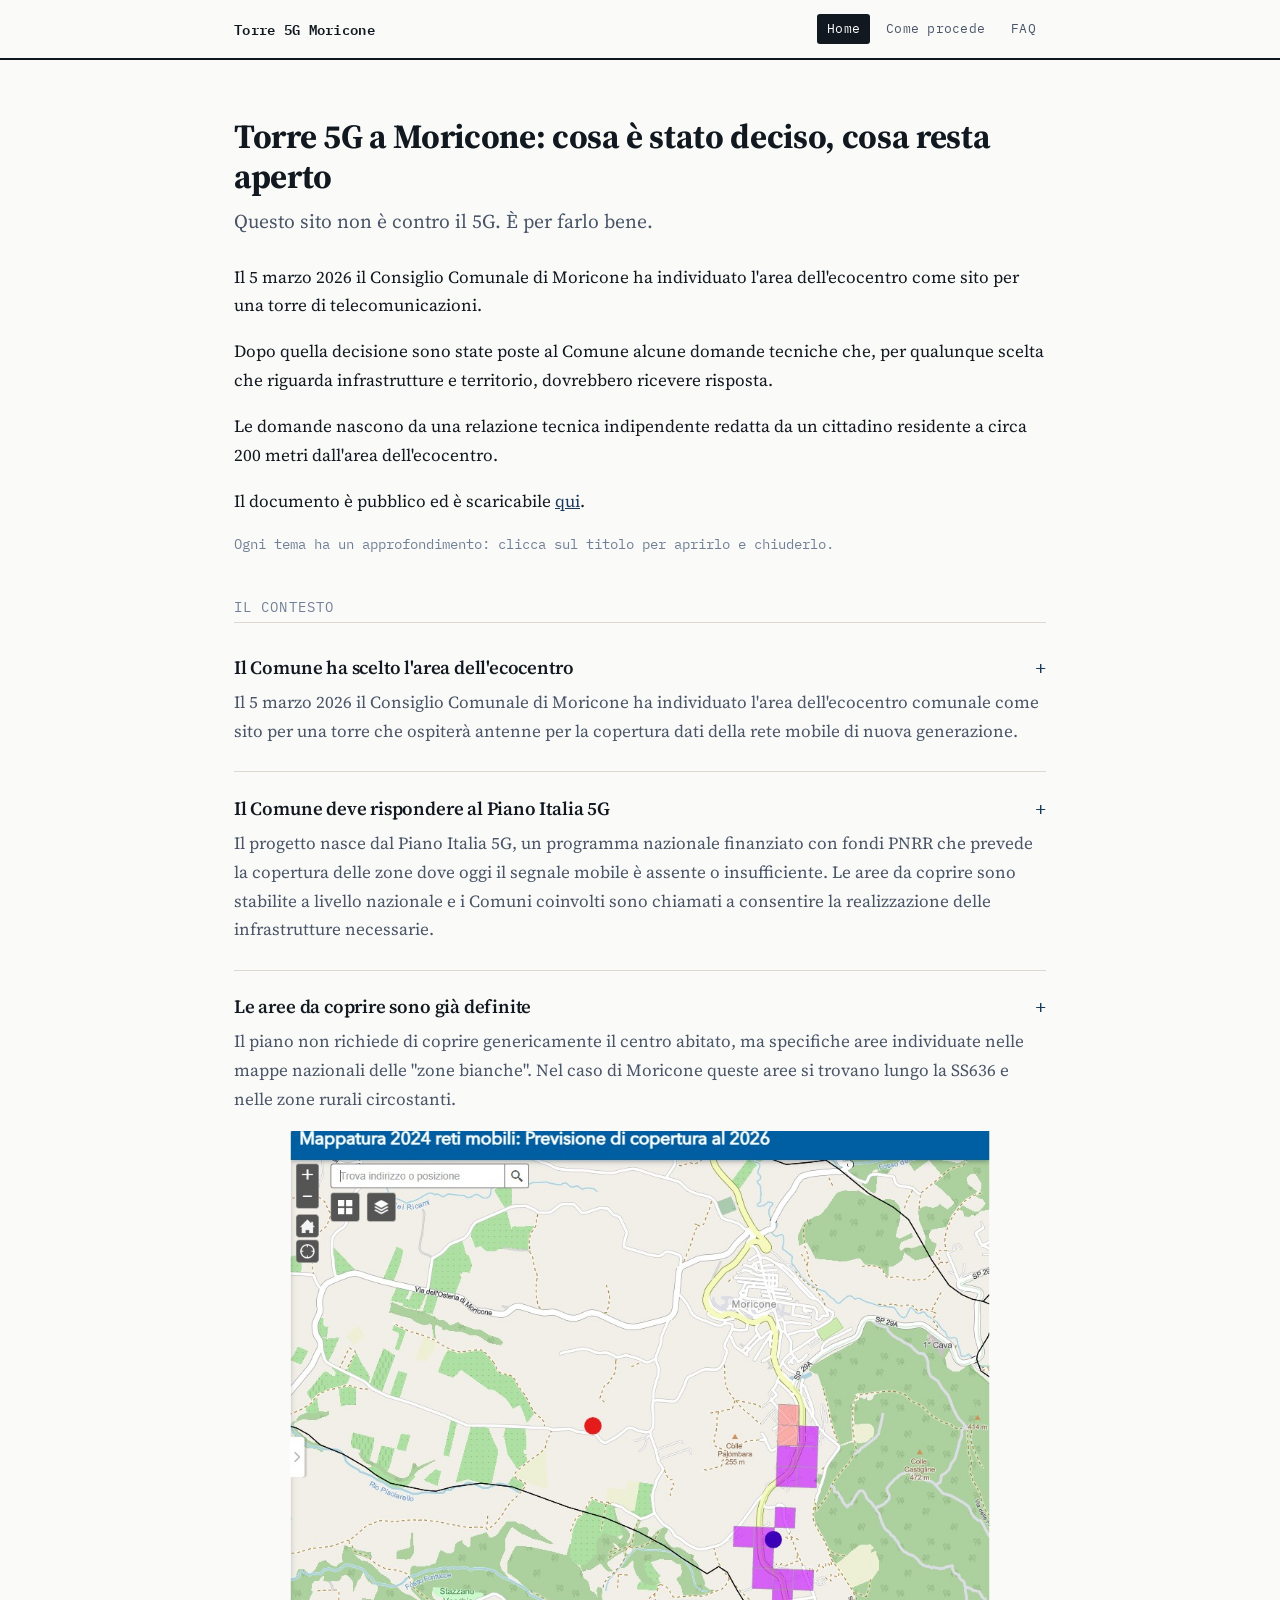
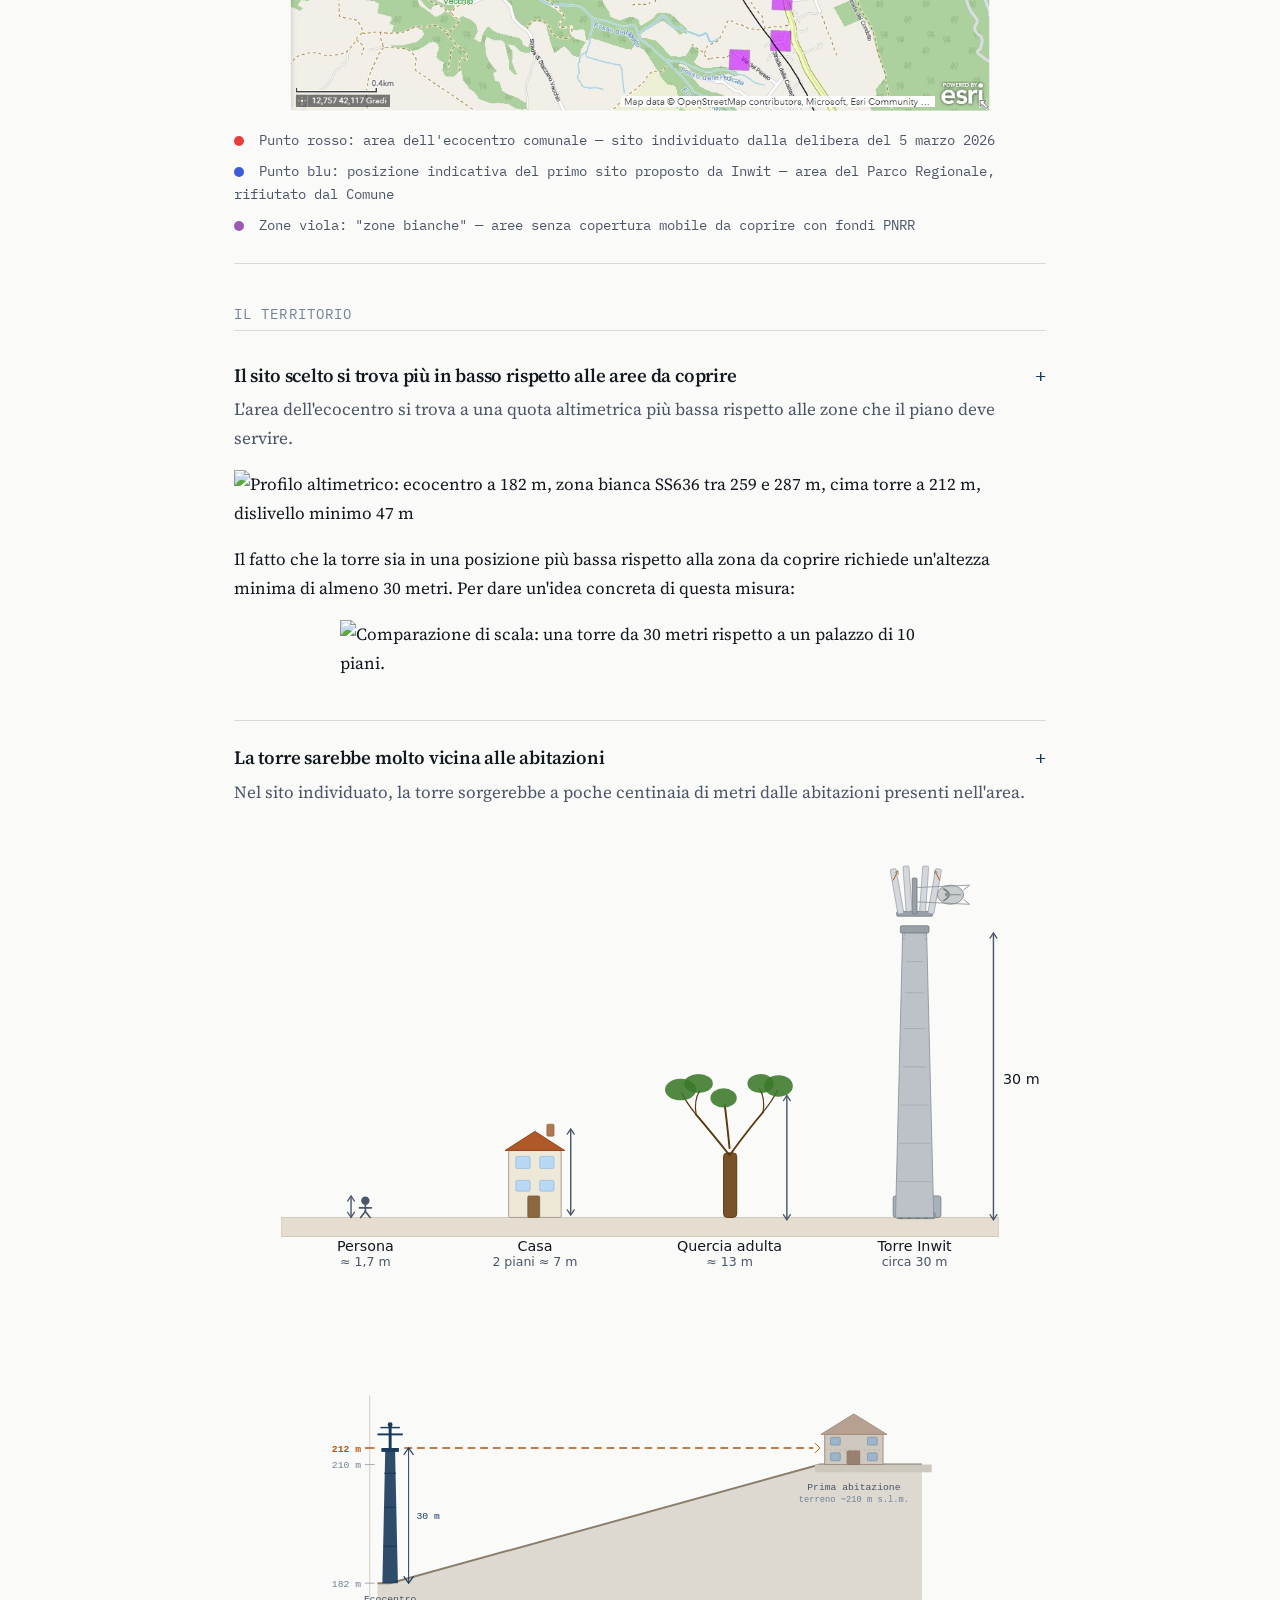
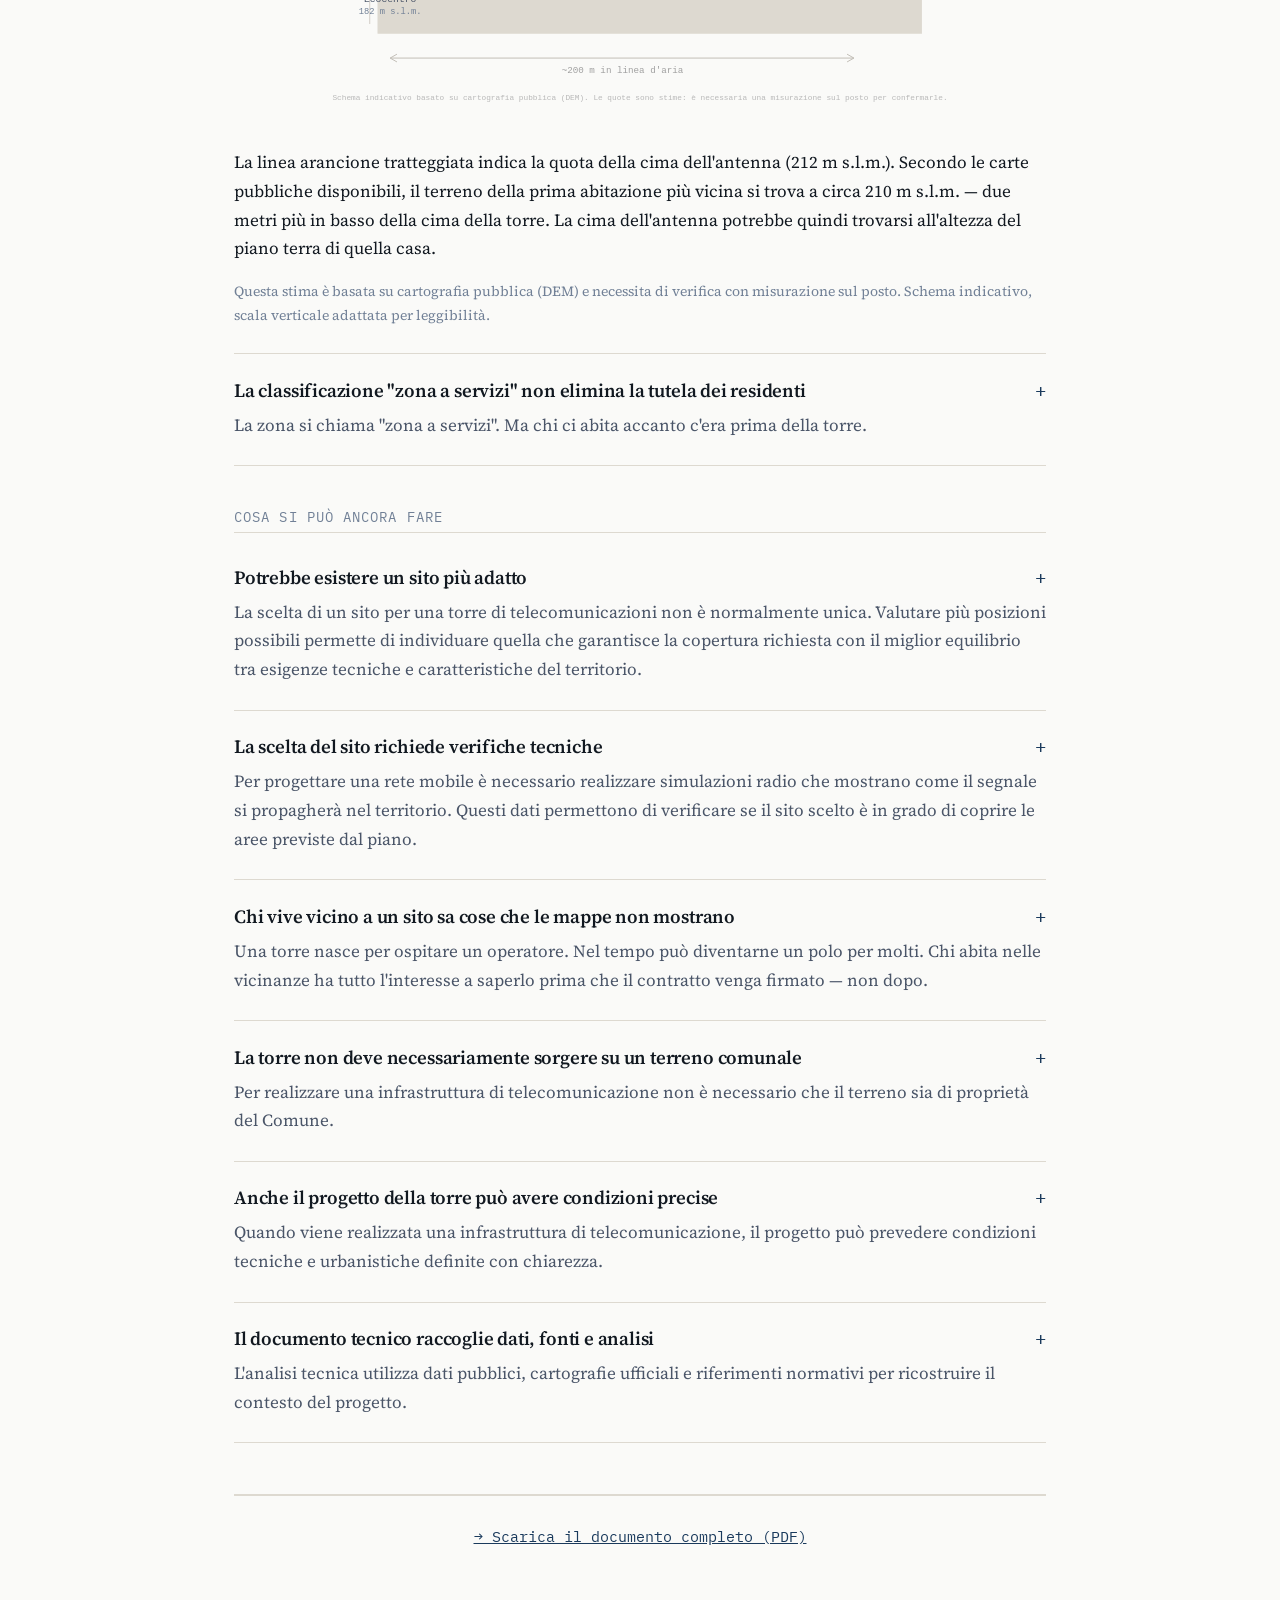
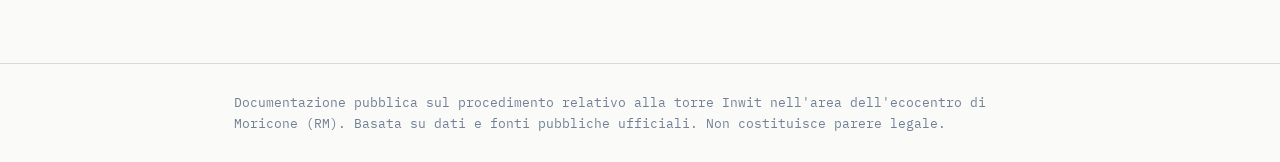
==== commit ffdc0502: "Accordion intro e infografiche pillole 4-5 - Nuova intro: titolo, sottotitolo, paragrafi, link PDF, " ====
--- a/index.html
+++ b/index.html
@@ -21,18 +21,25 @@
 
     <h1 class="page-title">Torre 5G a Moricone: cosa è stato deciso, cosa resta aperto</h1>
 
-    <p class="intro-text">Il 5 marzo 2026 il Consiglio Comunale di Moricone ha individuato l'area dell'ecocentro come sito per una torre di telecomunicazioni. Questa pagina raccoglie in forma accessibile l'analisi tecnica depositata agli atti del Comune il 9 marzo 2026 — le domande che ogni decisione su infrastrutture e territorio dovrebbe ricevere risposta. Non è contro il 5G. È per farlo bene.</p>
-
-    <p class="download-link"><a href="Torre5G_Analisi_Tecnica_Territoriale_marzo2026.pdf">→ Scarica il documento completo (PDF)</a></p>
+    <p class="intro-subtitle">Questo sito non è contro il 5G. È per farlo bene.</p>
+
+    <p>Il 5 marzo 2026 il Consiglio Comunale di Moricone ha individuato l'area dell'ecocentro come sito per una torre di telecomunicazioni.</p>
+
+    <p>Dopo quella decisione sono state poste al Comune alcune domande tecniche che, per qualunque scelta che riguarda infrastrutture e territorio, dovrebbero ricevere risposta.</p>
+
+    <p>Le domande nascono da una relazione tecnica indipendente redatta da un cittadino residente a circa 200 metri dall'area dell'ecocentro.</p>
+
+    <p>Il documento è pubblico ed è scaricabile <a href="Torre5G_Analisi_Tecnica_Territoriale_marzo2026.pdf" target="_blank">qui</a>.</p>
+
+    <p class="accordion-hint">Ogni tema ha un approfondimento: clicca sul titolo per aprirlo e chiuderlo.</p>
 
     <!-- SEZIONE 1: Il contesto -->
     <h2 class="sezione-titolo">Il contesto</h2>
 
     <article class="pillola">
       <div class="pillola-l1">
-        <h3 class="pillola-titolo">Il Comune ha scelto l'area dell'ecocentro</h3>
+        <h3 class="pillola-titolo">Il Comune ha scelto l'area dell'ecocentro<span class="pillola-indicator">+</span></h3>
         <p class="pillola-testo">Il 5 marzo 2026 il Consiglio Comunale di Moricone ha individuato l'area dell'ecocentro comunale come sito per una torre che ospiterà antenne per la copertura dati della rete mobile di nuova generazione.</p>
-        <button class="pillola-toggle" aria-expanded="false">Approfondisci ↓</button>
       </div>
       <div class="pillola-l2" hidden>
         <p>La delibera del Consiglio Comunale ha individuato l'ecocentro comunale come area destinata a ospitare la nuova infrastruttura.</p>
@@ -47,9 +54,8 @@
 
     <article class="pillola">
       <div class="pillola-l1">
-        <h3 class="pillola-titolo">Il Comune deve rispondere al Piano Italia 5G</h3>
+        <h3 class="pillola-titolo">Il Comune deve rispondere al Piano Italia 5G<span class="pillola-indicator">+</span></h3>
         <p class="pillola-testo">Il progetto nasce dal Piano Italia 5G, un programma nazionale finanziato con fondi PNRR che prevede la copertura delle zone dove oggi il segnale mobile è assente o insufficiente. Le aree da coprire sono stabilite a livello nazionale e i Comuni coinvolti sono chiamati a consentire la realizzazione delle infrastrutture necessarie.</p>
-        <button class="pillola-toggle" aria-expanded="false">Approfondisci ↓</button>
       </div>
       <div class="pillola-l2" hidden>
         <p>La scelta del sito non nasce da un'iniziativa isolata del Comune, ma da un programma nazionale che punta a portare copertura mobile nelle aree dove oggi il segnale non arriva bene.</p>
@@ -64,12 +70,14 @@
 
     <article class="pillola">
       <div class="pillola-l1">
-        <h3 class="pillola-titolo">Le aree da coprire sono già definite</h3>
+        <h3 class="pillola-titolo">Le aree da coprire sono già definite<span class="pillola-indicator">+</span></h3>
         <p class="pillola-testo">Il piano non richiede di coprire genericamente il centro abitato, ma specifiche aree individuate nelle mappe nazionali delle "zone bianche". Nel caso di Moricone queste aree si trovano lungo la SS636 e nelle zone rurali circostanti.</p>
-        <div class="infografica-placeholder">
-          <p>Mappa in preparazione</p>
+        <img src="mappa_pixel.jpg" alt="Mappa Infratel delle zone bianche di Moricone con i punti candidati" style="width:100%; max-width:700px; display:block; margin:1rem auto;">
+        <div class="map-legend">
+          <span><span class="legend-dot" style="background:#e53e3e;"></span> Punto rosso: area dell'ecocentro comunale — sito individuato dalla delibera del 5 marzo 2026</span>
+          <span><span class="legend-dot" style="background:#3b5bdb;"></span> Punto blu: posizione indicativa del primo sito proposto da Inwit — area del Parco Regionale, rifiutato dal Comune</span>
+          <span><span class="legend-dot" style="background:#9b59b6;"></span> Zone viola: "zone bianche" — aree senza copertura mobile da coprire con fondi PNRR</span>
         </div>
-        <button class="pillola-toggle" aria-expanded="false">Approfondisci ↓</button>
       </div>
       <div class="pillola-l2" hidden>
         <p>Le aree che il piano richiede di coprire non coincidono automaticamente con tutto il paese. Sono aree precise del territorio, già individuate nelle mappe ufficiali, e nel caso di Moricone si trovano soprattutto lungo la SS636 e nelle zone rurali vicine.</p>
@@ -86,12 +94,13 @@
 
     <article class="pillola">
       <div class="pillola-l1">
-        <h3 class="pillola-titolo">Il sito scelto si trova più in basso rispetto alle aree da coprire</h3>
+        <h3 class="pillola-titolo">Il sito scelto si trova più in basso rispetto alle aree da coprire<span class="pillola-indicator">+</span></h3>
         <p class="pillola-testo">L'area dell'ecocentro si trova a una quota altimetrica più bassa rispetto alle zone che il piano deve servire.</p>
         <img src="infografica_dislivello.svg"
              alt="Profilo altimetrico: ecocentro a 182 m, zona bianca SS636 tra 259 e 287 m, cima torre a 212 m, dislivello minimo 47 m"
              class="infografica-svg">
-        <button class="pillola-toggle" aria-expanded="false">Approfondisci ↓</button>
+        <p>Il fatto che la torre sia in una posizione più bassa rispetto alla zona da coprire richiede un'altezza minima di almeno 30 metri. Per dare un'idea concreta di questa misura:</p>
+        <img src="infografica_scala.svg" alt="Comparazione di scala: una torre da 30 metri rispetto a un palazzo di 10 piani." style="width:100%; max-width:600px; display:block; margin:1rem auto;">
       </div>
       <div class="pillola-l2" hidden>
         <p>Il territorio intorno a Moricone ha una morfologia precisa: il centro abitato si trova su una parte più alta del rilievo, mentre l'area dell'ecocentro è collocata più in basso rispetto alle zone che il piano deve servire.</p>
@@ -106,12 +115,14 @@
 
     <article class="pillola">
       <div class="pillola-l1">
-        <h3 class="pillola-titolo">La torre sarebbe molto vicina alle abitazioni</h3>
+        <h3 class="pillola-titolo">La torre sarebbe molto vicina alle abitazioni<span class="pillola-indicator">+</span></h3>
         <p class="pillola-testo">Nel sito individuato, la torre sorgerebbe a poche centinaia di metri dalle abitazioni presenti nell'area.</p>
         <img src="infografica_scala_v2.svg"
              alt="Scala comparativa: persona 1,7 m, casa due piani 7 m, quercia adulta 13 m, torre Inwit circa 30 m"
              class="infografica-svg">
-        <button class="pillola-toggle" aria-expanded="false">Approfondisci ↓</button>
+        <img src="infografica_casa_antenna.svg" alt="Sezione altimetrica schematica: la cima della torre a 212 m s.l.m. potrebbe trovarsi all'altezza del piano terra della prima abitazione vicina, a circa 210 m s.l.m." style="width:100%; max-width:700px; display:block; margin:1rem auto;">
+        <p>La linea arancione tratteggiata indica la quota della cima dell'antenna (212 m s.l.m.). Secondo le carte pubbliche disponibili, il terreno della prima abitazione più vicina si trova a circa 210 m s.l.m. — due metri più in basso della cima della torre. La cima dell'antenna potrebbe quindi trovarsi all'altezza del piano terra di quella casa.</p>
+        <p class="nota-metodologica">Questa stima è basata su cartografia pubblica (DEM) e necessita di verifica con misurazione sul posto. Schema indicativo, scala verticale adattata per leggibilità.</p>
       </div>
       <div class="pillola-l2" hidden>
         <p>In contesti collinari come quello di Moricone, quando una torre viene collocata in una posizione più bassa rispetto alle abitazioni, alcune antenne possono trovarsi alla stessa quota visiva delle case o in diretto allineamento con esse.</p>
@@ -125,9 +136,8 @@
 
     <article class="pillola">
       <div class="pillola-l1">
-        <h3 class="pillola-titolo">La classificazione "zona a servizi" non elimina la tutela dei residenti</h3>
+        <h3 class="pillola-titolo">La classificazione "zona a servizi" non elimina la tutela dei residenti<span class="pillola-indicator">+</span></h3>
         <p class="pillola-testo">La zona si chiama "zona a servizi". Ma chi ci abita accanto c'era prima della torre.</p>
-        <button class="pillola-toggle" aria-expanded="false">Approfondisci ↓</button>
       </div>
       <div class="pillola-l2" hidden>
         <p>Nel caso dell'ecocentro è stato richiamato il fatto che l'area ricadrebbe in una "zona a servizi". Questa classificazione riguarda la destinazione urbanistica dell'area, ma non elimina la necessità di considerare il contesto reale: le abitazioni circostanti fanno parte dell'insediamento esistente e la loro presenza deve essere valutata nelle scelte che riguardano il territorio.</p>
@@ -145,9 +155,8 @@
 
     <article class="pillola">
       <div class="pillola-l1">
-        <h3 class="pillola-titolo">Potrebbe esistere un sito più adatto</h3>
+        <h3 class="pillola-titolo">Potrebbe esistere un sito più adatto<span class="pillola-indicator">+</span></h3>
         <p class="pillola-testo">La scelta di un sito per una torre di telecomunicazioni non è normalmente unica. Valutare più posizioni possibili permette di individuare quella che garantisce la copertura richiesta con il miglior equilibrio tra esigenze tecniche e caratteristiche del territorio.</p>
-        <button class="pillola-toggle" aria-expanded="false">Approfondisci ↓</button>
       </div>
       <div class="pillola-l2" hidden>
         <p>Durante la progettazione di infrastrutture di telecomunicazione possono essere valutate diverse posizioni possibili. Questo permette di individuare la posizione che garantisce la copertura richiesta con il miglior equilibrio tra esigenze tecniche e caratteristiche del territorio.</p>
@@ -162,9 +171,8 @@
 
     <article class="pillola">
       <div class="pillola-l1">
-        <h3 class="pillola-titolo">La scelta del sito richiede verifiche tecniche</h3>
+        <h3 class="pillola-titolo">La scelta del sito richiede verifiche tecniche<span class="pillola-indicator">+</span></h3>
         <p class="pillola-testo">Per progettare una rete mobile è necessario realizzare simulazioni radio che mostrano come il segnale si propagherà nel territorio. Questi dati permettono di verificare se il sito scelto è in grado di coprire le aree previste dal piano.</p>
-        <button class="pillola-toggle" aria-expanded="false">Approfondisci ↓</button>
       </div>
       <div class="pillola-l2" hidden>
         <p>Prima della realizzazione di una nuova infrastruttura di telecomunicazione viene normalmente prodotta una simulazione radio, cioè un'analisi tecnica che mostra come il segnale si propagherà nel territorio.</p>
@@ -180,9 +188,8 @@
 
     <article class="pillola">
       <div class="pillola-l1">
-        <h3 class="pillola-titolo">Chi vive vicino a un sito sa cose che le mappe non mostrano</h3>
+        <h3 class="pillola-titolo">Chi vive vicino a un sito sa cose che le mappe non mostrano<span class="pillola-indicator">+</span></h3>
         <p class="pillola-testo">Una torre nasce per ospitare un operatore. Nel tempo può diventarne un polo per molti. Chi abita nelle vicinanze ha tutto l'interesse a saperlo prima che il contratto venga firmato — non dopo.</p>
-        <button class="pillola-toggle" aria-expanded="false">Approfondisci ↓</button>
       </div>
       <div class="pillola-l2" hidden>
         <p>Il modello di business di Inwit si chiama co-location: sulla stessa torre possono installarsi nel tempo le antenne di operatori diversi. È un sistema razionale — riduce il numero di infrastrutture sul territorio — ma ha una conseguenza concreta: una torre ben posizionata, ottimizzata per coprire un intero paese, diventa automaticamente attrattiva per operatori aggiuntivi nel tempo.</p>
@@ -199,9 +206,8 @@
 
     <article class="pillola">
       <div class="pillola-l1">
-        <h3 class="pillola-titolo">La torre non deve necessariamente sorgere su un terreno comunale</h3>
+        <h3 class="pillola-titolo">La torre non deve necessariamente sorgere su un terreno comunale<span class="pillola-indicator">+</span></h3>
         <p class="pillola-testo">Per realizzare una infrastruttura di telecomunicazione non è necessario che il terreno sia di proprietà del Comune.</p>
-        <button class="pillola-toggle" aria-expanded="false">Approfondisci ↓</button>
       </div>
       <div class="pillola-l2" hidden>
         <p>Nel processo di selezione del sito può sembrare naturale preferire un terreno comunale, perché questo viene spesso percepito come una garanzia di controllo sull'infrastruttura. In realtà è importante distinguere due ruoli diversi che il Comune esercita indipendentemente tra loro.</p>
@@ -217,9 +223,8 @@
 
     <article class="pillola">
       <div class="pillola-l1">
-        <h3 class="pillola-titolo">Anche il progetto della torre può avere condizioni precise</h3>
+        <h3 class="pillola-titolo">Anche il progetto della torre può avere condizioni precise<span class="pillola-indicator">+</span></h3>
         <p class="pillola-testo">Quando viene realizzata una infrastruttura di telecomunicazione, il progetto può prevedere condizioni tecniche e urbanistiche definite con chiarezza.</p>
-        <button class="pillola-toggle" aria-expanded="false">Approfondisci ↓</button>
       </div>
       <div class="pillola-l2" hidden>
         <p>Molti Comuni adottano strumenti di pianificazione specifici per le infrastrutture di telecomunicazione, spesso chiamati "piani antenne" o regolamenti per le stazioni radio base.</p>
@@ -235,9 +240,8 @@
 
     <article class="pillola">
       <div class="pillola-l1">
-        <h3 class="pillola-titolo">Il documento tecnico raccoglie dati, fonti e analisi</h3>
+        <h3 class="pillola-titolo">Il documento tecnico raccoglie dati, fonti e analisi<span class="pillola-indicator">+</span></h3>
         <p class="pillola-testo">L'analisi tecnica utilizza dati pubblici, cartografie ufficiali e riferimenti normativi per ricostruire il contesto del progetto.</p>
-        <button class="pillola-toggle" aria-expanded="false">Approfondisci ↓</button>
       </div>
       <div class="pillola-l2" hidden>
         <p>Il documento raccoglie informazioni provenienti da fonti ufficiali e documentazione pubblica, tra cui mappe territoriali, dati del Piano Italia 5G, rilievi altimetrici e riferimenti normativi.</p>
--- a/style.css
+++ b/style.css
@@ -795,6 +795,24 @@
   font-weight: 600;
   color: var(--ink);
   margin: 0 0 0.5rem;
+  display: flex;
+  justify-content: space-between;
+  align-items: baseline;
+  cursor: pointer;
+  gap: 0.5rem;
+}
+
+.pillola-titolo:hover {
+  color: var(--blue);
+}
+
+.pillola-indicator {
+  font-family: var(--font-mono);
+  font-size: 1.1rem;
+  font-weight: 400;
+  color: var(--blue);
+  flex-shrink: 0;
+  line-height: 1;
 }
 
 .pillola-testo {
@@ -802,26 +820,13 @@
   margin: 0 0 0.75rem;
 }
 
-.pillola-toggle {
-  border: none;
-  background: transparent;
-  color: var(--blue);
-  font-family: var(--font-mono);
-  font-size: 0.85rem;
+.pillola-l2 {
+  margin-top: 0.75rem;
+  padding: 1rem 1rem 1rem 1.25rem;
+  background: var(--paper-mid);
+  border-left: 3px solid var(--blue);
+  color: var(--ink-mid);
   cursor: pointer;
-  padding: 0;
-  margin-top: 0.25rem;
-}
-
-.pillola-toggle:hover {
-  text-decoration: underline;
-}
-
-.pillola-l2 {
-  margin-top: 1rem;
-  padding-top: 1rem;
-  border-top: 1px solid var(--border);
-  color: var(--ink-mid);
 }
 
 .pillola-l3 {
@@ -840,12 +845,44 @@
   margin-bottom: 0.25rem;
 }
 
-.intro-text {
-  font-size: 1.05rem;
-  color: var(--ink-mid);
-  max-width: 680px;
+.intro-subtitle {
+  font-size: 1.15rem;
+  font-weight: 400;
+  color: var(--ink-mid);
   margin-bottom: 1.5rem;
-  line-height: 1.7;
+  line-height: 1.6;
+}
+
+.accordion-hint {
+  font-size: 0.82rem;
+  color: var(--ink-light);
+  margin-bottom: 0.5rem;
+  font-family: var(--font-mono);
+}
+
+.nota-metodologica {
+  font-size: 0.82rem;
+  color: var(--ink-light);
+  margin-top: 0.5rem;
+}
+
+.map-legend {
+  display: flex;
+  flex-direction: column;
+  gap: 0.4rem;
+  margin-top: 0.6rem;
+  font-family: var(--font-mono);
+  font-size: 0.82rem;
+  color: var(--ink-mid);
+}
+
+.legend-dot {
+  display: inline-block;
+  width: 10px;
+  height: 10px;
+  border-radius: 50%;
+  margin-right: 0.4rem;
+  vertical-align: middle;
 }
 
 .download-link a,
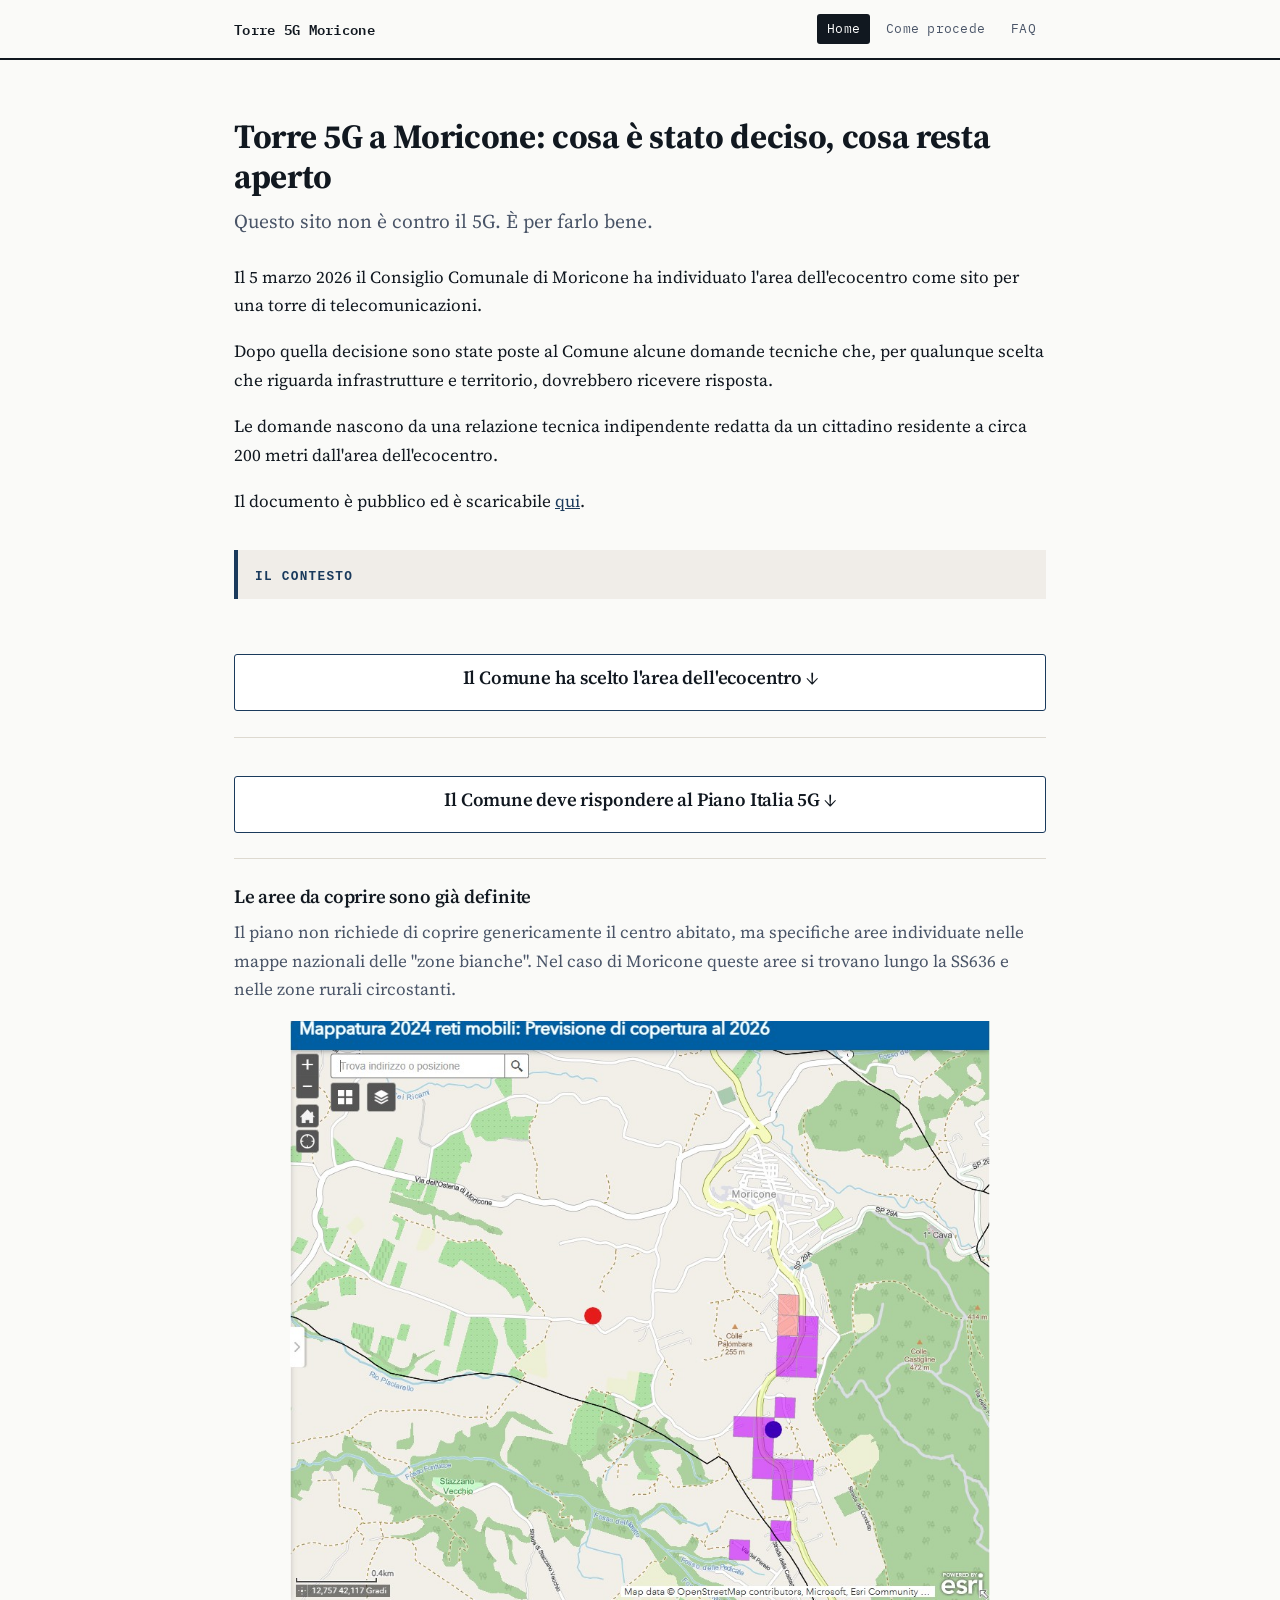
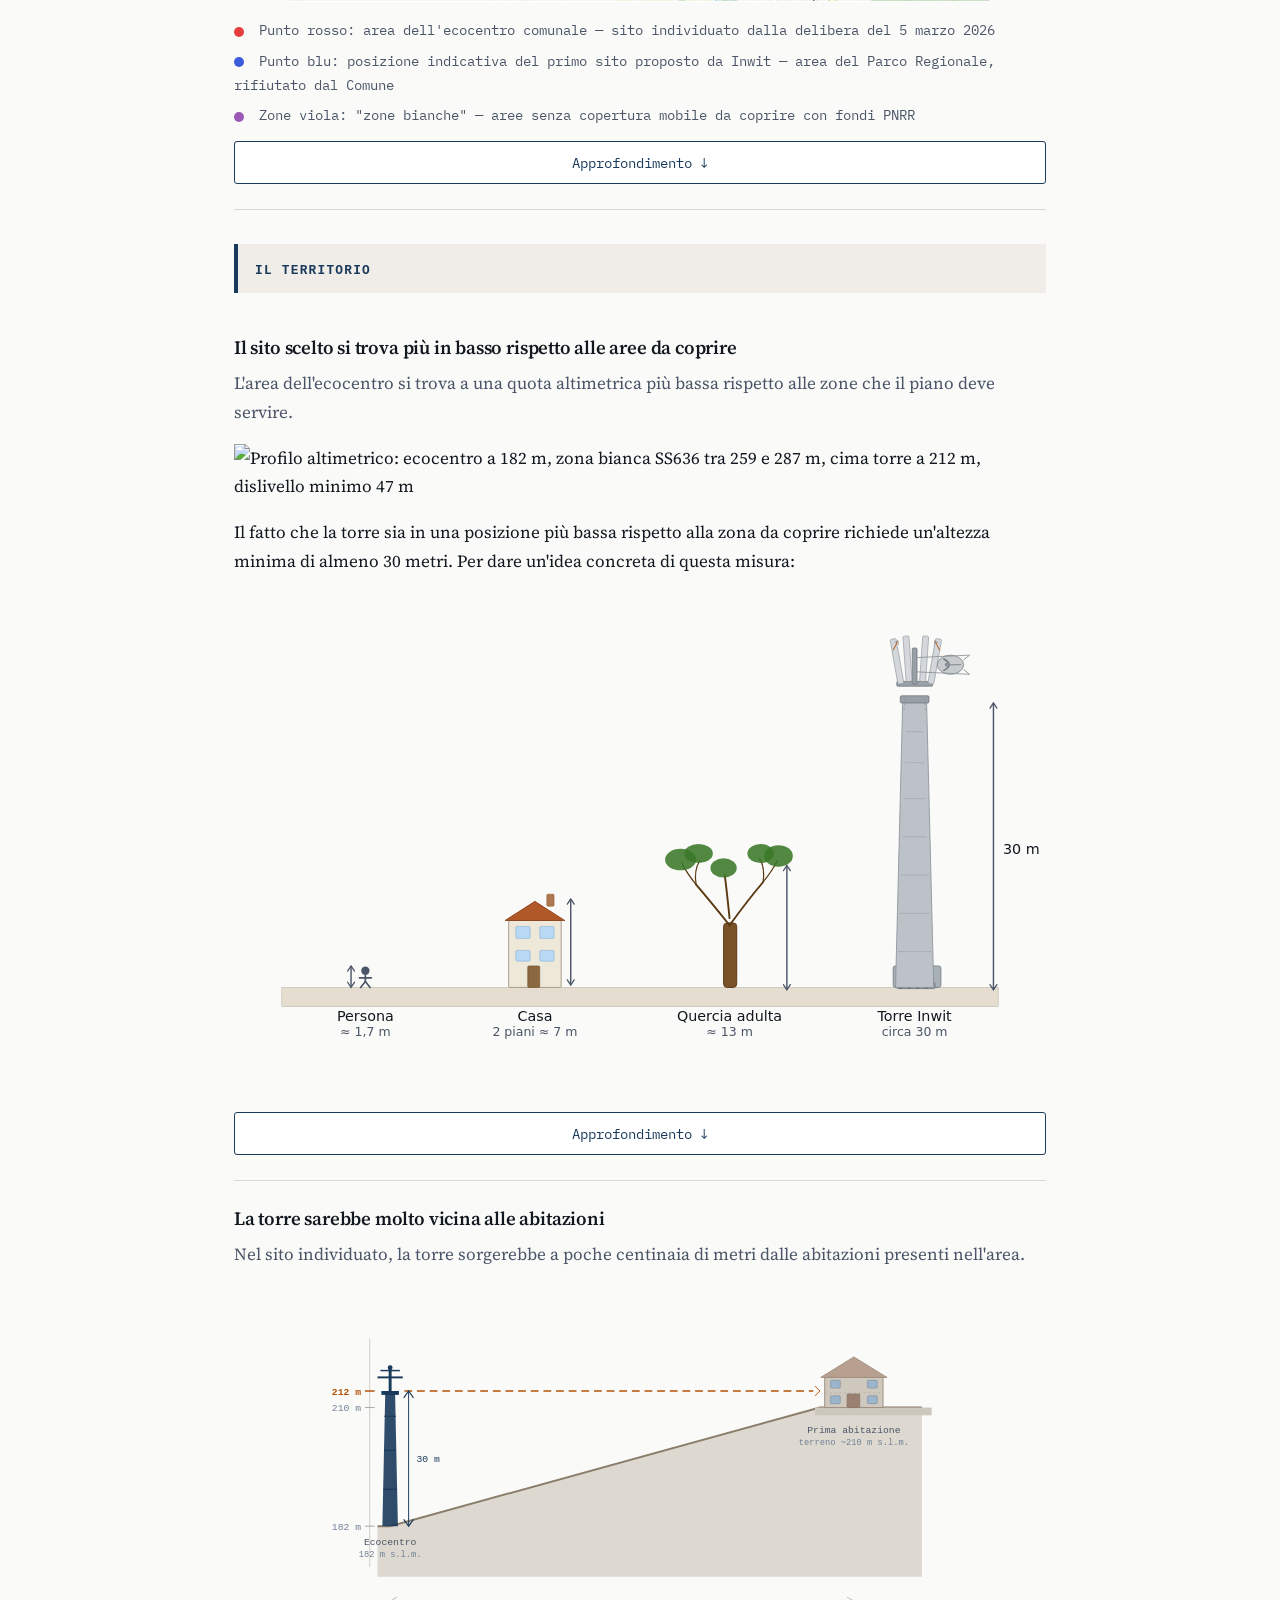
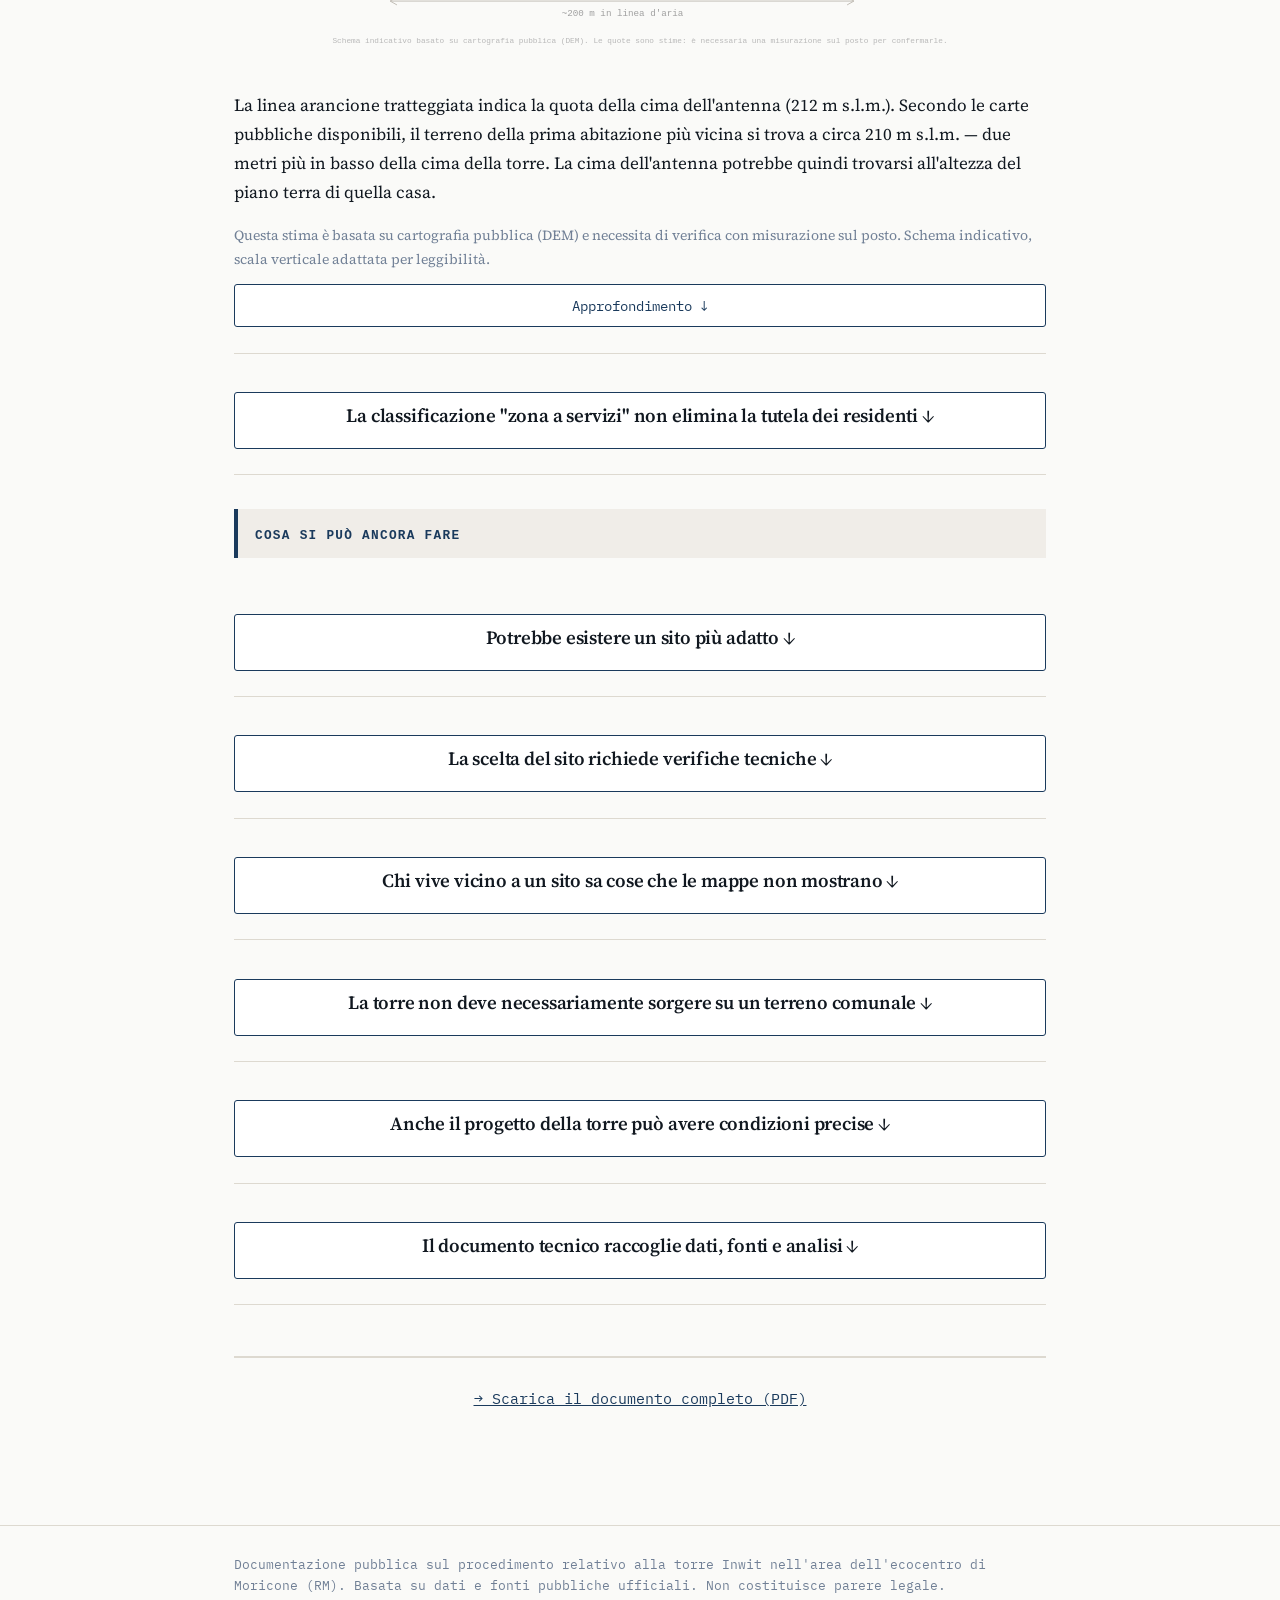
==== commit d4fa2fe6: "Accordion UX, section dividers, mobile quicknav Co-Authored-By: Claude Sonnet 4.6 <noreply@anthropic" ====
--- a/index.html
+++ b/index.html
@@ -9,6 +9,11 @@
 </head>
 <body>
 
+<div class="mobile-quicknav">
+  <a href="aggiornamenti.html">Come procede →</a>
+  <a href="faq.html">FAQ →</a>
+</div>
+
 <header>
   <div class="container">
     <div class="site-title">Torre 5G Moricone</div>
@@ -31,17 +36,18 @@
 
     <p>Il documento è pubblico ed è scaricabile <a href="Torre5G_Analisi_Tecnica_Territoriale_marzo2026.pdf" target="_blank">qui</a>.</p>
 
-    <p class="accordion-hint">Ogni tema ha un approfondimento: clicca sul titolo per aprirlo e chiuderlo.</p>
-
     <!-- SEZIONE 1: Il contesto -->
-    <h2 class="sezione-titolo">Il contesto</h2>
-
-    <article class="pillola">
-      <div class="pillola-l1">
-        <h3 class="pillola-titolo">Il Comune ha scelto l'area dell'ecocentro<span class="pillola-indicator">+</span></h3>
-        <p class="pillola-testo">Il 5 marzo 2026 il Consiglio Comunale di Moricone ha individuato l'area dell'ecocentro comunale come sito per una torre che ospiterà antenne per la copertura dati della rete mobile di nuova generazione.</p>
-      </div>
-      <div class="pillola-l2" hidden>
+    <div class="section-divider">
+      <span>IL CONTESTO</span>
+    </div>
+
+    <div class="pill">
+      <button class="pill-toggle" aria-expanded="false">
+        <h3 class="pill-title">Il Comune ha scelto l'area dell'ecocentro ↓</h3>
+      </button>
+      <div class="pill-body" hidden>
+        <p class="pill-touch-hint">Tocca per chiudere</p>
+        <p>Il 5 marzo 2026 il Consiglio Comunale di Moricone ha individuato l'area dell'ecocentro comunale come sito per una torre che ospiterà antenne per la copertura dati della rete mobile di nuova generazione.</p>
         <p>La delibera del Consiglio Comunale ha individuato l'ecocentro comunale come area destinata a ospitare la nuova infrastruttura.</p>
         <p>Si tratta di una scelta importante perché individua il luogo in cui dovrebbe sorgere una torre per telecomunicazioni destinata a ospitare le antenne degli operatori.</p>
         <p>Nel documento viene spiegato che il Consiglio ha compiuto un passaggio decisivo, ma che questa scelta si inserisce in una fase più ampia di valutazioni tecniche e amministrative.</p>
@@ -49,15 +55,17 @@
           <span class="l3-label">Nel documento:</span>
           <a href="Torre5G_Analisi_Tecnica_Territoriale_marzo2026.pdf#page=3" target="_blank">sezione 2.1 — Cosa ha deciso il Consiglio e cosa resta aperto</a>
         </p>
-      </div>
-    </article>
-
-    <article class="pillola">
-      <div class="pillola-l1">
-        <h3 class="pillola-titolo">Il Comune deve rispondere al Piano Italia 5G<span class="pillola-indicator">+</span></h3>
-        <p class="pillola-testo">Il progetto nasce dal Piano Italia 5G, un programma nazionale finanziato con fondi PNRR che prevede la copertura delle zone dove oggi il segnale mobile è assente o insufficiente. Le aree da coprire sono stabilite a livello nazionale e i Comuni coinvolti sono chiamati a consentire la realizzazione delle infrastrutture necessarie.</p>
-      </div>
-      <div class="pillola-l2" hidden>
+        <button class="pill-toggle pill-toggle--close">Chiudi ↑</button>
+      </div>
+    </div>
+
+    <div class="pill">
+      <button class="pill-toggle" aria-expanded="false">
+        <h3 class="pill-title">Il Comune deve rispondere al Piano Italia 5G ↓</h3>
+      </button>
+      <div class="pill-body" hidden>
+        <p class="pill-touch-hint">Tocca per chiudere</p>
+        <p>Il progetto nasce dal Piano Italia 5G, un programma nazionale finanziato con fondi PNRR che prevede la copertura delle zone dove oggi il segnale mobile è assente o insufficiente. Le aree da coprire sono stabilite a livello nazionale e i Comuni coinvolti sono chiamati a consentire la realizzazione delle infrastrutture necessarie.</p>
         <p>La scelta del sito non nasce da un'iniziativa isolata del Comune, ma da un programma nazionale che punta a portare copertura mobile nelle aree dove oggi il segnale non arriva bene.</p>
         <p>Il Piano Italia 5G interviene proprio in queste zone, finanziando nuove infrastrutture nei territori dove gli operatori privati non investirebbero da soli.</p>
         <p>Questo significa che il Comune non è chiamato a decidere se aderire o meno al piano, ma a gestire localmente una copertura già prevista a livello nazionale.</p>
@@ -65,13 +73,16 @@
           <span class="l3-label">Nel documento:</span>
           <a href="Torre5G_Analisi_Tecnica_Territoriale_marzo2026.pdf#page=2" target="_blank">sezione 1.2 — Il Piano Italia 5G: lo Stato finanzia le zone senza copertura</a>
         </p>
-      </div>
-    </article>
-
-    <article class="pillola">
-      <div class="pillola-l1">
-        <h3 class="pillola-titolo">Le aree da coprire sono già definite<span class="pillola-indicator">+</span></h3>
-        <p class="pillola-testo">Il piano non richiede di coprire genericamente il centro abitato, ma specifiche aree individuate nelle mappe nazionali delle "zone bianche". Nel caso di Moricone queste aree si trovano lungo la SS636 e nelle zone rurali circostanti.</p>
+        <button class="pill-toggle pill-toggle--close">Chiudi ↑</button>
+      </div>
+    </div>
+
+    <div class="pill">
+      <div class="pill-header">
+        <h3 class="pill-title">Le aree da coprire sono già definite</h3>
+        <p class="pill-testo">Il piano non richiede di coprire genericamente il centro abitato, ma specifiche aree individuate nelle mappe nazionali delle "zone bianche". Nel caso di Moricone queste aree si trovano lungo la SS636 e nelle zone rurali circostanti.</p>
+      </div>
+      <div class="pill-visual">
         <img src="mappa_pixel.jpg" alt="Mappa Infratel delle zone bianche di Moricone con i punti candidati" style="width:100%; max-width:700px; display:block; margin:1rem auto;">
         <div class="map-legend">
           <span><span class="legend-dot" style="background:#e53e3e;"></span> Punto rosso: area dell'ecocentro comunale — sito individuato dalla delibera del 5 marzo 2026</span>
@@ -79,30 +90,41 @@
           <span><span class="legend-dot" style="background:#9b59b6;"></span> Zone viola: "zone bianche" — aree senza copertura mobile da coprire con fondi PNRR</span>
         </div>
       </div>
-      <div class="pillola-l2" hidden>
+      <button class="pill-toggle" aria-expanded="false">Approfondimento ↓</button>
+      <div class="pill-body" hidden>
+        <p class="pill-touch-hint">Tocca per chiudere</p>
         <p>Le aree che il piano richiede di coprire non coincidono automaticamente con tutto il paese. Sono aree precise del territorio, già individuate nelle mappe ufficiali, e nel caso di Moricone si trovano soprattutto lungo la SS636 e nelle zone rurali vicine.</p>
         <p>Per questo è importante guardare la posizione del sito scelto dal Comune in relazione alle aree che il piano deve effettivamente servire.</p>
         <p class="pillola-l3">
           <span class="l3-label">Nel documento:</span>
           <a href="Torre5G_Analisi_Tecnica_Territoriale_marzo2026.pdf#page=5" target="_blank">sezione 3.2 — La geometria del territorio: dove è cosa</a>
         </p>
-      </div>
-    </article>
+        <button class="pill-toggle pill-toggle--close">Chiudi ↑</button>
+      </div>
+    </div>
 
     <!-- SEZIONE 2: Il territorio -->
-    <h2 class="sezione-titolo">Il territorio</h2>
-
-    <article class="pillola">
-      <div class="pillola-l1">
-        <h3 class="pillola-titolo">Il sito scelto si trova più in basso rispetto alle aree da coprire<span class="pillola-indicator">+</span></h3>
-        <p class="pillola-testo">L'area dell'ecocentro si trova a una quota altimetrica più bassa rispetto alle zone che il piano deve servire.</p>
+    <div class="section-divider">
+      <span>IL TERRITORIO</span>
+    </div>
+
+    <div class="pill">
+      <div class="pill-header">
+        <h3 class="pill-title">Il sito scelto si trova più in basso rispetto alle aree da coprire</h3>
+        <p class="pill-testo">L'area dell'ecocentro si trova a una quota altimetrica più bassa rispetto alle zone che il piano deve servire.</p>
+      </div>
+      <div class="pill-visual">
         <img src="infografica_dislivello.svg"
              alt="Profilo altimetrico: ecocentro a 182 m, zona bianca SS636 tra 259 e 287 m, cima torre a 212 m, dislivello minimo 47 m"
              class="infografica-svg">
         <p>Il fatto che la torre sia in una posizione più bassa rispetto alla zona da coprire richiede un'altezza minima di almeno 30 metri. Per dare un'idea concreta di questa misura:</p>
-        <img src="infografica_scala.svg" alt="Comparazione di scala: una torre da 30 metri rispetto a un palazzo di 10 piani." style="width:100%; max-width:600px; display:block; margin:1rem auto;">
-      </div>
-      <div class="pillola-l2" hidden>
+        <img src="infografica_scala_v2.svg"
+             alt="Scala comparativa: persona 1,7 m, casa due piani 7 m, quercia adulta 13 m, torre Inwit circa 30 m"
+             class="infografica-svg">
+      </div>
+      <button class="pill-toggle" aria-expanded="false">Approfondimento ↓</button>
+      <div class="pill-body" hidden>
+        <p class="pill-touch-hint">Tocca per chiudere</p>
         <p>Il territorio intorno a Moricone ha una morfologia precisa: il centro abitato si trova su una parte più alta del rilievo, mentre l'area dell'ecocentro è collocata più in basso rispetto alle zone che il piano deve servire.</p>
         <p>Quando si progettano reti mobili, la posizione della torre rispetto al territorio è un elemento importante perché il segnale radio si propaga più facilmente quando l'antenna si trova in posizione dominante rispetto all'area da coprire.</p>
         <p>Se l'infrastruttura viene collocata in una posizione più bassa, possono essere necessarie configurazioni tecniche diverse per raggiungere le aree previste dal piano.</p>
@@ -110,36 +132,40 @@
           <span class="l3-label">Nel documento:</span>
           <a href="Torre5G_Analisi_Tecnica_Territoriale_marzo2026.pdf#page=7" target="_blank">sezione 3.3 — Il problema del dislivello</a>
         </p>
-      </div>
-    </article>
-
-    <article class="pillola">
-      <div class="pillola-l1">
-        <h3 class="pillola-titolo">La torre sarebbe molto vicina alle abitazioni<span class="pillola-indicator">+</span></h3>
-        <p class="pillola-testo">Nel sito individuato, la torre sorgerebbe a poche centinaia di metri dalle abitazioni presenti nell'area.</p>
-        <img src="infografica_scala_v2.svg"
-             alt="Scala comparativa: persona 1,7 m, casa due piani 7 m, quercia adulta 13 m, torre Inwit circa 30 m"
-             class="infografica-svg">
+        <button class="pill-toggle pill-toggle--close">Chiudi ↑</button>
+      </div>
+    </div>
+
+    <div class="pill">
+      <div class="pill-header">
+        <h3 class="pill-title">La torre sarebbe molto vicina alle abitazioni</h3>
+        <p class="pill-testo">Nel sito individuato, la torre sorgerebbe a poche centinaia di metri dalle abitazioni presenti nell'area.</p>
+      </div>
+      <div class="pill-visual">
         <img src="infografica_casa_antenna.svg" alt="Sezione altimetrica schematica: la cima della torre a 212 m s.l.m. potrebbe trovarsi all'altezza del piano terra della prima abitazione vicina, a circa 210 m s.l.m." style="width:100%; max-width:700px; display:block; margin:1rem auto;">
         <p>La linea arancione tratteggiata indica la quota della cima dell'antenna (212 m s.l.m.). Secondo le carte pubbliche disponibili, il terreno della prima abitazione più vicina si trova a circa 210 m s.l.m. — due metri più in basso della cima della torre. La cima dell'antenna potrebbe quindi trovarsi all'altezza del piano terra di quella casa.</p>
         <p class="nota-metodologica">Questa stima è basata su cartografia pubblica (DEM) e necessita di verifica con misurazione sul posto. Schema indicativo, scala verticale adattata per leggibilità.</p>
       </div>
-      <div class="pillola-l2" hidden>
+      <button class="pill-toggle" aria-expanded="false">Approfondimento ↓</button>
+      <div class="pill-body" hidden>
+        <p class="pill-touch-hint">Tocca per chiudere</p>
         <p>In contesti collinari come quello di Moricone, quando una torre viene collocata in una posizione più bassa rispetto alle abitazioni, alcune antenne possono trovarsi alla stessa quota visiva delle case o in diretto allineamento con esse.</p>
         <p>La normativa italiana sui campi elettromagnetici stabilisce limiti molto rigorosi che devono essere rispettati in qualunque situazione. Tuttavia la presenza visiva di una struttura di grandi dimensioni in prossimità delle abitazioni o alla stessa altezza del paesaggio abitato può generare nel tempo una percezione di disagio legata alla qualità del territorio.</p>
         <p class="pillola-l3">
           <span class="l3-label">Nel documento:</span>
           <a href="Torre5G_Analisi_Tecnica_Territoriale_marzo2026.pdf#page=8" target="_blank">sezione 3.4 — La vicinanza alle abitazioni</a>
         </p>
-      </div>
-    </article>
-
-    <article class="pillola">
-      <div class="pillola-l1">
-        <h3 class="pillola-titolo">La classificazione "zona a servizi" non elimina la tutela dei residenti<span class="pillola-indicator">+</span></h3>
-        <p class="pillola-testo">La zona si chiama "zona a servizi". Ma chi ci abita accanto c'era prima della torre.</p>
-      </div>
-      <div class="pillola-l2" hidden>
+        <button class="pill-toggle pill-toggle--close">Chiudi ↑</button>
+      </div>
+    </div>
+
+    <div class="pill">
+      <button class="pill-toggle" aria-expanded="false">
+        <h3 class="pill-title">La classificazione "zona a servizi" non elimina la tutela dei residenti ↓</h3>
+      </button>
+      <div class="pill-body" hidden>
+        <p class="pill-touch-hint">Tocca per chiudere</p>
+        <p>La zona si chiama "zona a servizi". Ma chi ci abita accanto c'era prima della torre.</p>
         <p>Nel caso dell'ecocentro è stato richiamato il fatto che l'area ricadrebbe in una "zona a servizi". Questa classificazione riguarda la destinazione urbanistica dell'area, ma non elimina la necessità di considerare il contesto reale: le abitazioni circostanti fanno parte dell'insediamento esistente e la loro presenza deve essere valutata nelle scelte che riguardano il territorio.</p>
         <p>Chi ha costruito in quella zona lo ha fatto legittimamente, in un contesto che all'epoca non prevedeva un'infrastruttura di questo tipo.</p>
         <p>La destinazione urbanistica può consentire la realizzazione di servizi pubblici, ma non esime l'amministrazione dal considerare l'impatto delle infrastrutture sui residenti e sul paesaggio locale.</p>
@@ -147,18 +173,22 @@
           <span class="l3-label">Nel documento:</span>
           <a href="Torre5G_Analisi_Tecnica_Territoriale_marzo2026.pdf#page=10" target="_blank">sezione 5.2 — Il sito alternativo: un diritto del Comune e un dovere verso i cittadini</a>
         </p>
-      </div>
-    </article>
+        <button class="pill-toggle pill-toggle--close">Chiudi ↑</button>
+      </div>
+    </div>
 
     <!-- SEZIONE 3: Cosa si può ancora fare -->
-    <h2 class="sezione-titolo">Cosa si può ancora fare</h2>
-
-    <article class="pillola">
-      <div class="pillola-l1">
-        <h3 class="pillola-titolo">Potrebbe esistere un sito più adatto<span class="pillola-indicator">+</span></h3>
-        <p class="pillola-testo">La scelta di un sito per una torre di telecomunicazioni non è normalmente unica. Valutare più posizioni possibili permette di individuare quella che garantisce la copertura richiesta con il miglior equilibrio tra esigenze tecniche e caratteristiche del territorio.</p>
-      </div>
-      <div class="pillola-l2" hidden>
+    <div class="section-divider">
+      <span>COSA SI PUÒ ANCORA FARE</span>
+    </div>
+
+    <div class="pill">
+      <button class="pill-toggle" aria-expanded="false">
+        <h3 class="pill-title">Potrebbe esistere un sito più adatto ↓</h3>
+      </button>
+      <div class="pill-body" hidden>
+        <p class="pill-touch-hint">Tocca per chiudere</p>
+        <p>La scelta di un sito per una torre di telecomunicazioni non è normalmente unica. Valutare più posizioni possibili permette di individuare quella che garantisce la copertura richiesta con il miglior equilibrio tra esigenze tecniche e caratteristiche del territorio.</p>
         <p>Durante la progettazione di infrastrutture di telecomunicazione possono essere valutate diverse posizioni possibili. Questo permette di individuare la posizione che garantisce la copertura richiesta con il miglior equilibrio tra esigenze tecniche e caratteristiche del territorio.</p>
         <p>Nella fase che precede eventuali decisioni definitive, il Comune può ancora verificare se esistono posizioni alternative che rispondano meglio agli obiettivi di copertura e al contesto locale.</p>
         <p>Questo non significa rimettere in discussione la decisione del Consiglio o il progetto di copertura previsto, ma valutare se la soluzione individuata possa essere ulteriormente migliorata prima della realizzazione dell'infrastruttura.</p>
@@ -166,15 +196,17 @@
           <span class="l3-label">Nel documento:</span>
           <a href="Torre5G_Analisi_Tecnica_Territoriale_marzo2026.pdf#page=10" target="_blank">sezione 5.2 — Il sito alternativo: un diritto del Comune e un dovere verso i cittadini</a>
         </p>
-      </div>
-    </article>
-
-    <article class="pillola">
-      <div class="pillola-l1">
-        <h3 class="pillola-titolo">La scelta del sito richiede verifiche tecniche<span class="pillola-indicator">+</span></h3>
-        <p class="pillola-testo">Per progettare una rete mobile è necessario realizzare simulazioni radio che mostrano come il segnale si propagherà nel territorio. Questi dati permettono di verificare se il sito scelto è in grado di coprire le aree previste dal piano.</p>
-      </div>
-      <div class="pillola-l2" hidden>
+        <button class="pill-toggle pill-toggle--close">Chiudi ↑</button>
+      </div>
+    </div>
+
+    <div class="pill">
+      <button class="pill-toggle" aria-expanded="false">
+        <h3 class="pill-title">La scelta del sito richiede verifiche tecniche ↓</h3>
+      </button>
+      <div class="pill-body" hidden>
+        <p class="pill-touch-hint">Tocca per chiudere</p>
+        <p>Per progettare una rete mobile è necessario realizzare simulazioni radio che mostrano come il segnale si propagherà nel territorio. Questi dati permettono di verificare se il sito scelto è in grado di coprire le aree previste dal piano.</p>
         <p>Prima della realizzazione di una nuova infrastruttura di telecomunicazione viene normalmente prodotta una simulazione radio, cioè un'analisi tecnica che mostra come il segnale si propagherà nel territorio.</p>
         <p>Questa simulazione tiene conto di diversi fattori, tra cui l'altitudine del sito, la conformazione del territorio, gli ostacoli naturali e la posizione delle aree da coprire.</p>
         <p>Si tratta di uno strumento importante perché permette di verificare se il sito individuato è effettivamente in grado di garantire la copertura prevista dal piano.</p>
@@ -183,15 +215,17 @@
           <span class="l3-label">Nel documento:</span>
           <a href="Torre5G_Analisi_Tecnica_Territoriale_marzo2026.pdf#page=9" target="_blank">sezione 4.2 — La simulazione radio: dato obbligatorio, non ancora depositato</a>
         </p>
-      </div>
-    </article>
-
-    <article class="pillola">
-      <div class="pillola-l1">
-        <h3 class="pillola-titolo">Chi vive vicino a un sito sa cose che le mappe non mostrano<span class="pillola-indicator">+</span></h3>
-        <p class="pillola-testo">Una torre nasce per ospitare un operatore. Nel tempo può diventarne un polo per molti. Chi abita nelle vicinanze ha tutto l'interesse a saperlo prima che il contratto venga firmato — non dopo.</p>
-      </div>
-      <div class="pillola-l2" hidden>
+        <button class="pill-toggle pill-toggle--close">Chiudi ↑</button>
+      </div>
+    </div>
+
+    <div class="pill">
+      <button class="pill-toggle" aria-expanded="false">
+        <h3 class="pill-title">Chi vive vicino a un sito sa cose che le mappe non mostrano ↓</h3>
+      </button>
+      <div class="pill-body" hidden>
+        <p class="pill-touch-hint">Tocca per chiudere</p>
+        <p>Una torre nasce per ospitare un operatore. Nel tempo può diventarne un polo per molti. Chi abita nelle vicinanze ha tutto l'interesse a saperlo prima che il contratto venga firmato — non dopo.</p>
         <p>Il modello di business di Inwit si chiama co-location: sulla stessa torre possono installarsi nel tempo le antenne di operatori diversi. È un sistema razionale — riduce il numero di infrastrutture sul territorio — ma ha una conseguenza concreta: una torre ben posizionata, ottimizzata per coprire un intero paese, diventa automaticamente attrattiva per operatori aggiuntivi nel tempo.</p>
         <p>Chi abita a 200 metri dall'ecocentro avrebbe posto questa domanda con naturalezza, se fosse stato coinvolto prima: "Quante antenne ci saranno su quella torre tra cinque anni?"</p>
         <p>Una domanda del genere, posta prima della firma, si traduce in clausole contrattuali precise: limite al numero di operatori, obbligo di nuova valutazione tecnica ad ogni aggiunta, soglie parametriche che il Comune controlla. Posta dopo la firma, non ha risposta certa.</p>
@@ -201,15 +235,17 @@
           <a href="Torre5G_Analisi_Tecnica_Territoriale_marzo2026.pdf#page=4" target="_blank">sezione 2.2 — La logica della scelta del Comune: opportunità e rischio</a> /
           <a href="Torre5G_Analisi_Tecnica_Territoriale_marzo2026.pdf#page=12" target="_blank">sezione 5.4-B — Tecnologie future: vincolo parametrico</a>
         </p>
-      </div>
-    </article>
-
-    <article class="pillola">
-      <div class="pillola-l1">
-        <h3 class="pillola-titolo">La torre non deve necessariamente sorgere su un terreno comunale<span class="pillola-indicator">+</span></h3>
-        <p class="pillola-testo">Per realizzare una infrastruttura di telecomunicazione non è necessario che il terreno sia di proprietà del Comune.</p>
-      </div>
-      <div class="pillola-l2" hidden>
+        <button class="pill-toggle pill-toggle--close">Chiudi ↑</button>
+      </div>
+    </div>
+
+    <div class="pill">
+      <button class="pill-toggle" aria-expanded="false">
+        <h3 class="pill-title">La torre non deve necessariamente sorgere su un terreno comunale ↓</h3>
+      </button>
+      <div class="pill-body" hidden>
+        <p class="pill-touch-hint">Tocca per chiudere</p>
+        <p>Per realizzare una infrastruttura di telecomunicazione non è necessario che il terreno sia di proprietà del Comune.</p>
         <p>Nel processo di selezione del sito può sembrare naturale preferire un terreno comunale, perché questo viene spesso percepito come una garanzia di controllo sull'infrastruttura. In realtà è importante distinguere due ruoli diversi che il Comune esercita indipendentemente tra loro.</p>
         <p>Come proprietario del terreno, il Comune negozia le condizioni del contratto di locazione.</p>
         <p>Come autorità regolatoria, invece, il Comune mantiene il potere di autorizzare l'opera e di imporre condizioni urbanistiche vincolanti su qualunque sito del territorio comunale, pubblico o privato.</p>
@@ -218,15 +254,17 @@
           <span class="l3-label">Nel documento:</span>
           <a href="Torre5G_Analisi_Tecnica_Territoriale_marzo2026.pdf#page=11" target="_blank">sezione 5.3 — Proprietà del terreno o potere regolatorio?</a>
         </p>
-      </div>
-    </article>
-
-    <article class="pillola">
-      <div class="pillola-l1">
-        <h3 class="pillola-titolo">Anche il progetto della torre può avere condizioni precise<span class="pillola-indicator">+</span></h3>
-        <p class="pillola-testo">Quando viene realizzata una infrastruttura di telecomunicazione, il progetto può prevedere condizioni tecniche e urbanistiche definite con chiarezza.</p>
-      </div>
-      <div class="pillola-l2" hidden>
+        <button class="pill-toggle pill-toggle--close">Chiudi ↑</button>
+      </div>
+    </div>
+
+    <div class="pill">
+      <button class="pill-toggle" aria-expanded="false">
+        <h3 class="pill-title">Anche il progetto della torre può avere condizioni precise ↓</h3>
+      </button>
+      <div class="pill-body" hidden>
+        <p class="pill-touch-hint">Tocca per chiudere</p>
+        <p>Quando viene realizzata una infrastruttura di telecomunicazione, il progetto può prevedere condizioni tecniche e urbanistiche definite con chiarezza.</p>
         <p>Molti Comuni adottano strumenti di pianificazione specifici per le infrastrutture di telecomunicazione, spesso chiamati "piani antenne" o regolamenti per le stazioni radio base.</p>
         <p>Questi strumenti permettono di stabilire in anticipo criteri chiari su localizzazione degli impianti, altezze massime, criteri paesaggistici e co-location tra operatori.</p>
         <p>Definire queste regole prima della realizzazione delle infrastrutture consente all'amministrazione di gestire in modo più ordinato e trasparente la presenza delle antenne nel territorio.</p>
@@ -235,23 +273,26 @@
           <a href="Torre5G_Analisi_Tecnica_Territoriale_marzo2026.pdf#page=9" target="_blank">sezione 5.1 — Prima della firma: le condizioni imprescindibili</a> /
           <a href="Torre5G_Analisi_Tecnica_Territoriale_marzo2026.pdf#page=12" target="_blank">sezione 5.4 — Le clausole contrattuali da negoziare</a>
         </p>
-      </div>
-    </article>
-
-    <article class="pillola">
-      <div class="pillola-l1">
-        <h3 class="pillola-titolo">Il documento tecnico raccoglie dati, fonti e analisi<span class="pillola-indicator">+</span></h3>
-        <p class="pillola-testo">L'analisi tecnica utilizza dati pubblici, cartografie ufficiali e riferimenti normativi per ricostruire il contesto del progetto.</p>
-      </div>
-      <div class="pillola-l2" hidden>
+        <button class="pill-toggle pill-toggle--close">Chiudi ↑</button>
+      </div>
+    </div>
+
+    <div class="pill">
+      <button class="pill-toggle" aria-expanded="false">
+        <h3 class="pill-title">Il documento tecnico raccoglie dati, fonti e analisi ↓</h3>
+      </button>
+      <div class="pill-body" hidden>
+        <p class="pill-touch-hint">Tocca per chiudere</p>
+        <p>L'analisi tecnica utilizza dati pubblici, cartografie ufficiali e riferimenti normativi per ricostruire il contesto del progetto.</p>
         <p>Il documento raccoglie informazioni provenienti da fonti ufficiali e documentazione pubblica, tra cui mappe territoriali, dati del Piano Italia 5G, rilievi altimetrici e riferimenti normativi.</p>
         <p>L'obiettivo è offrire un quadro informativo chiaro e verificabile che permetta a cittadini e amministrazione di comprendere meglio il progetto e il contesto territoriale.</p>
         <p class="pillola-l3">
           <span class="l3-label">Nel documento:</span>
           <a href="Torre5G_Analisi_Tecnica_Territoriale_marzo2026.pdf" target="_blank">Analisi tecnica e territoriale — Torre di telecomunicazioni Moricone</a>
         </p>
-      </div>
-    </article>
+        <button class="pill-toggle pill-toggle--close">Chiudi ↑</button>
+      </div>
+    </div>
 
     <div class="download-footer">
       <a href="Torre5G_Analisi_Tecnica_Territoriale_marzo2026.pdf">→ Scarica il documento completo (PDF)</a>
--- a/style.css
+++ b/style.css
@@ -922,3 +922,113 @@
   display: block;
   margin: 1rem 0;
 }
+
+/* ── Section Divider ── */
+.section-divider {
+  width: 100%;
+  background: var(--paper-mid);
+  padding: 0.6rem 1rem;
+  margin: 2rem 0 1rem 0;
+  border-left: 4px solid var(--blue);
+}
+.section-divider span {
+  font-family: 'IBM Plex Mono', monospace;
+  font-size: 0.75rem;
+  font-weight: 700;
+  letter-spacing: 0.1em;
+  text-transform: uppercase;
+  color: var(--blue);
+}
+
+/* ── Mobile Quick Nav ── */
+.mobile-quicknav {
+  display: none;
+}
+@media (max-width: 768px) {
+  .mobile-quicknav {
+    display: flex;
+    justify-content: center;
+    gap: 1.5rem;
+    background: var(--blue);
+    padding: 0.55rem 1rem;
+    width: 100%;
+  }
+  .mobile-quicknav a {
+    font-family: 'IBM Plex Mono', monospace;
+    font-size: 0.78rem;
+    color: #fff;
+    text-decoration: none;
+    letter-spacing: 0.03em;
+  }
+}
+
+/* ── Pill Accordion ── */
+.pill {
+  border-bottom: 1px solid var(--border);
+  padding: 1.5rem 0;
+}
+
+.pill-header {
+  margin-bottom: 0;
+}
+
+.pill-title {
+  font-family: var(--font-serif);
+  font-size: 1.1rem;
+  font-weight: 600;
+  color: var(--ink);
+  margin: 0 0 0.5rem;
+  line-height: 1.3;
+}
+
+.pill-testo {
+  color: var(--ink-mid);
+  margin: 0 0 0.75rem;
+}
+
+.pill-toggle {
+  display: block;
+  width: 100%;
+  padding: 0.65rem 1rem;
+  margin-top: 0.75rem;
+  background: #fff;
+  border: 1.5px solid var(--blue);
+  color: var(--blue);
+  font-family: 'IBM Plex Mono', monospace;
+  font-size: 0.85rem;
+  text-align: center;
+  cursor: pointer;
+  border-radius: 3px;
+  transition: background 0.15s, color 0.15s;
+}
+.pill-toggle[aria-expanded="true"],
+.pill-toggle--close {
+  background: var(--blue);
+  color: #fff;
+}
+.pill-toggle--close {
+  position: sticky;
+  bottom: 1rem;
+  margin-top: 1.25rem;
+  z-index: 10;
+}
+
+.pill-body {
+  background: var(--paper-mid);
+  border-left: 3px solid var(--blue);
+  padding: 1rem 1rem 0.5rem 1.25rem;
+  margin-top: 0;
+  cursor: pointer;
+}
+.pill-body[hidden] {
+  display: none;
+}
+.pill-touch-hint {
+  font-family: 'IBM Plex Mono', monospace;
+  font-size: 0.72rem;
+  color: var(--ink-light);
+  margin: 0 0 0.75rem 0;
+}
+@media (min-width: 769px) {
+  .pill-touch-hint { display: none; }
+}
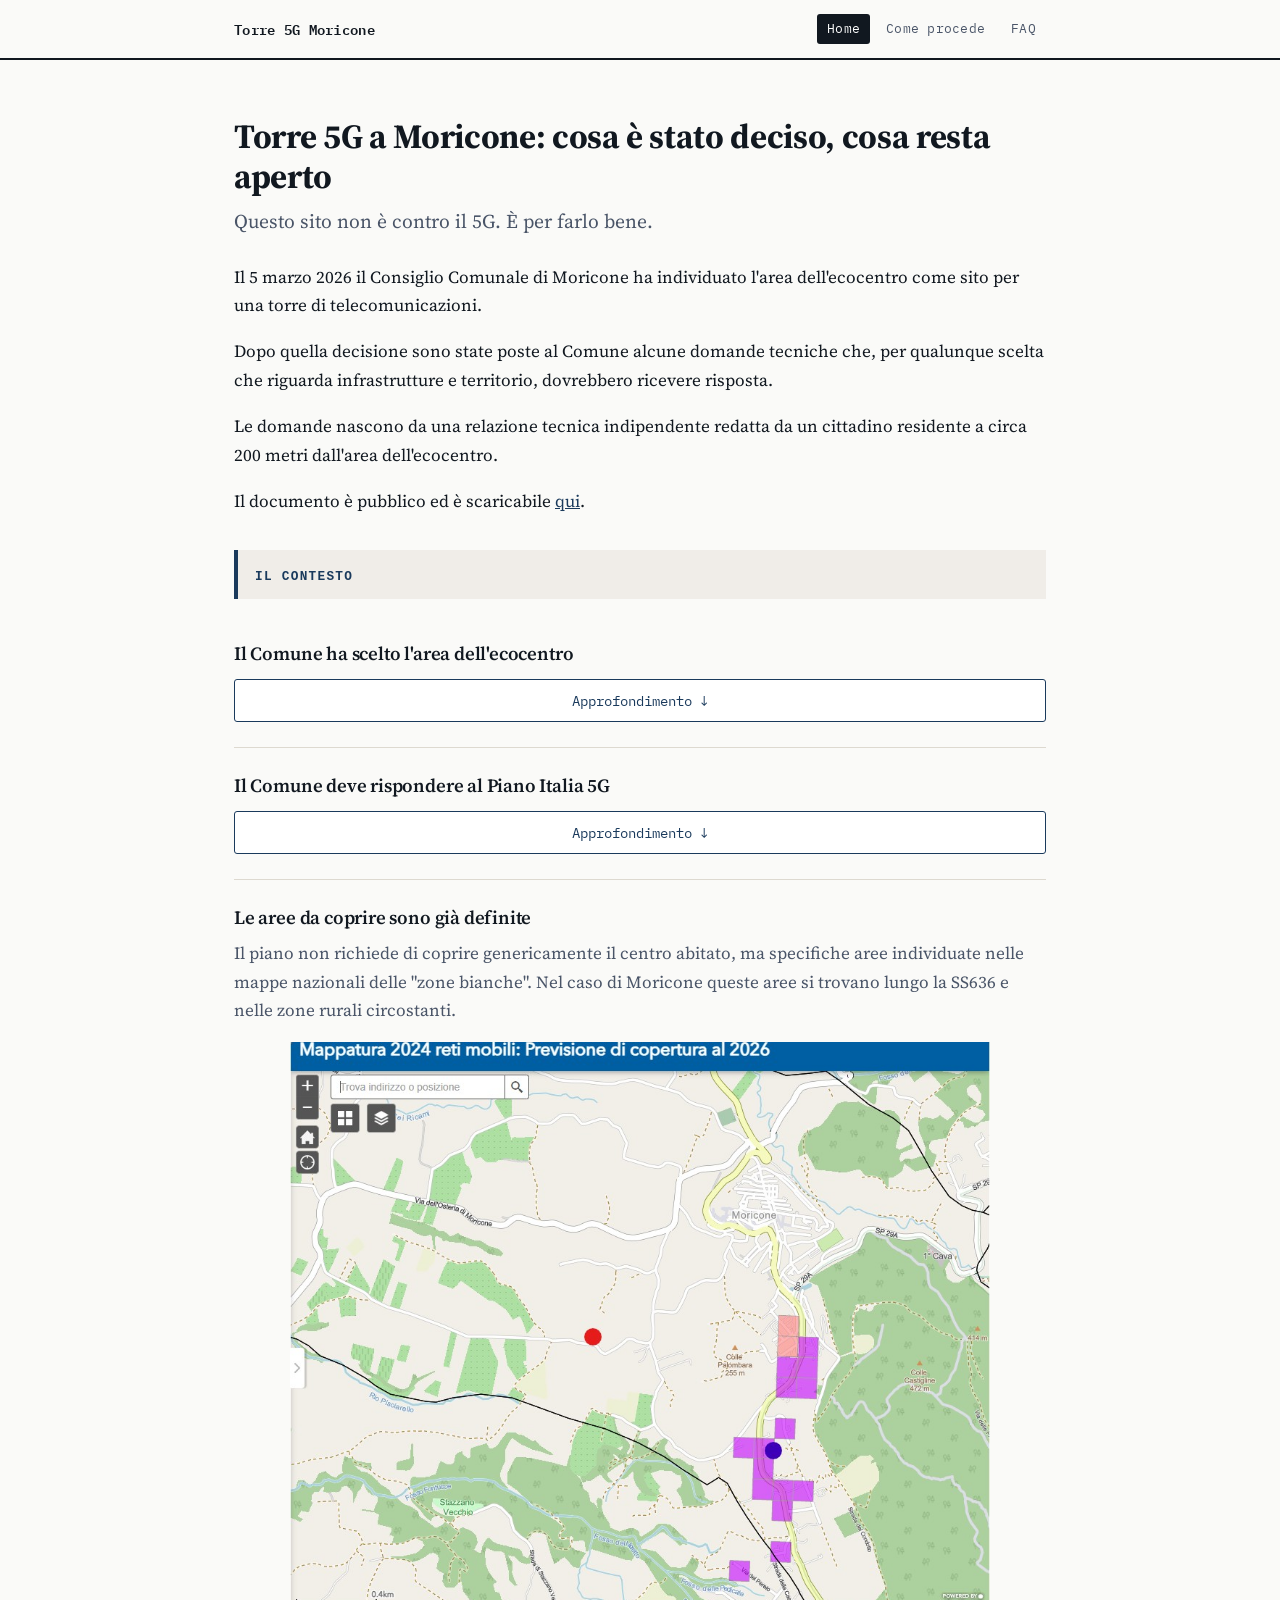
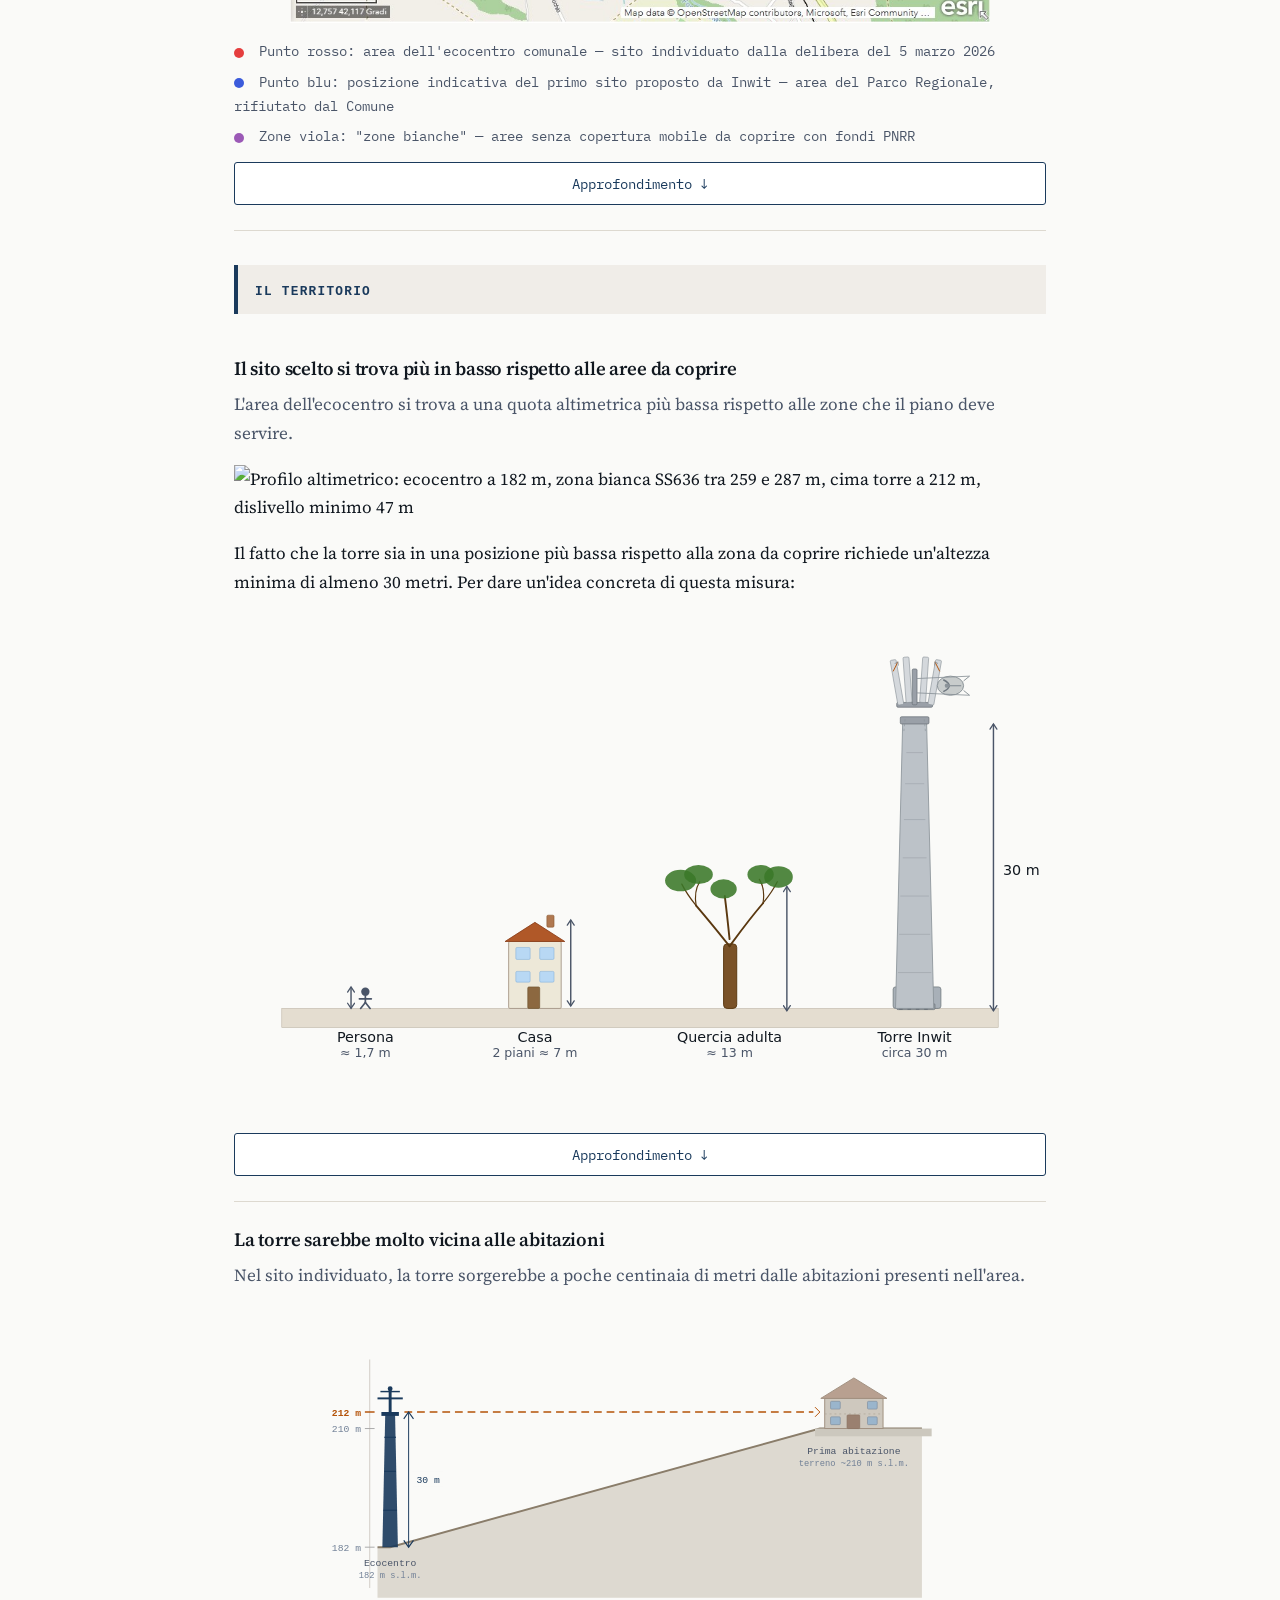
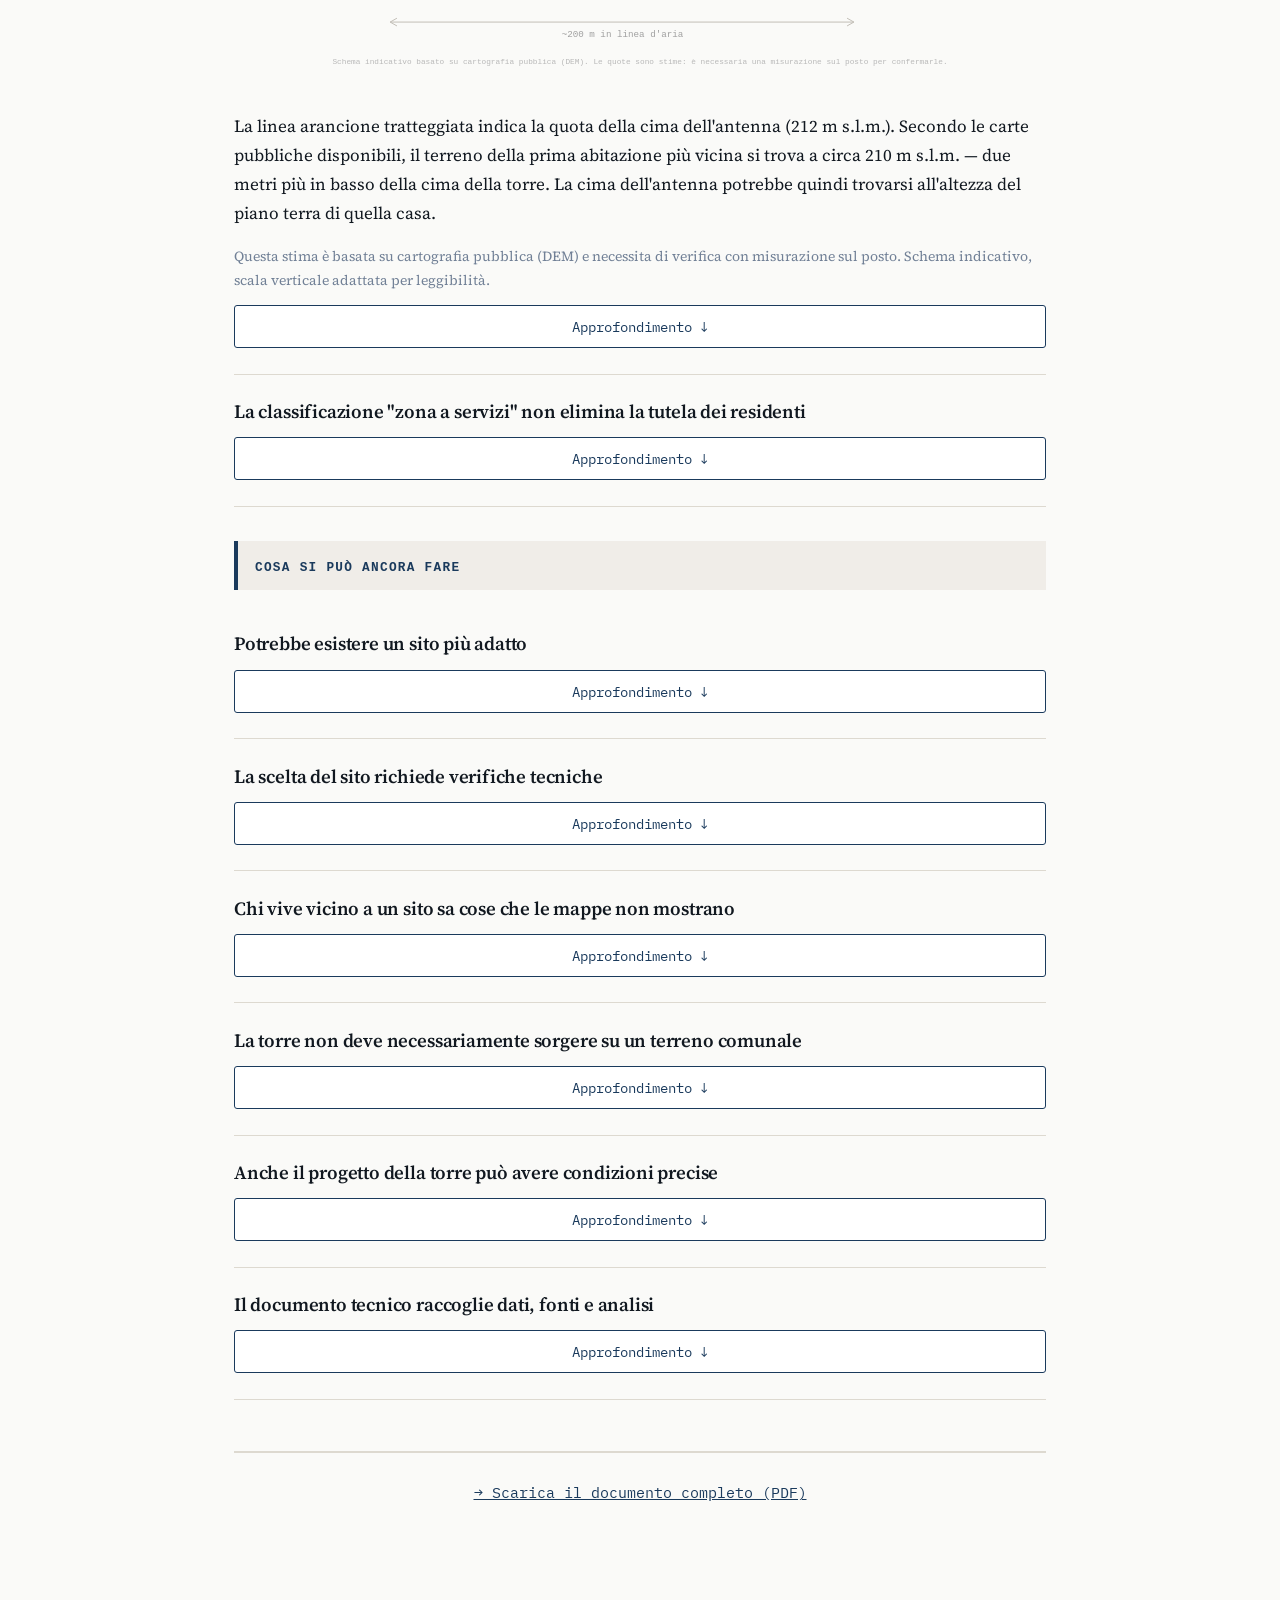
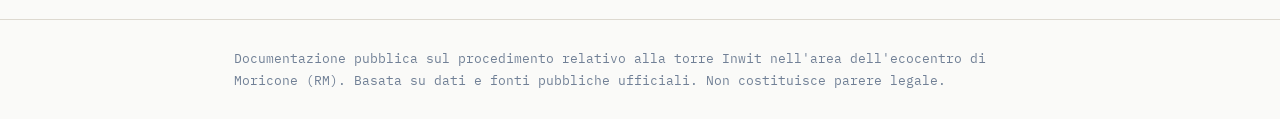
==== commit 7e1cb2d7: "Pillole: testo L1 visibile, toggle states, fix mobile nav Co-Authored-By: Claude Sonnet 4.6 <noreply" ====
--- a/index.html
+++ b/index.html
@@ -9,11 +9,6 @@
 </head>
 <body>
 
-<div class="mobile-quicknav">
-  <a href="aggiornamenti.html">Come procede →</a>
-  <a href="faq.html">FAQ →</a>
-</div>
-
 <header>
   <div class="container">
     <div class="site-title">Torre 5G Moricone</div>
@@ -21,6 +16,11 @@
   </div>
 </header>
 
+<div class="mobile-quicknav">
+  <a href="comeprocede.html">Come procede</a>
+  <a href="faq.html">FAQ</a>
+</div>
+
 <main>
   <div class="container">
 
@@ -42,9 +42,9 @@
     </div>
 
     <div class="pill">
-      <button class="pill-toggle" aria-expanded="false">
-        <h3 class="pill-title">Il Comune ha scelto l'area dell'ecocentro ↓</h3>
-      </button>
+      <h3 class="pill-title">Il Comune ha scelto l'area dell'ecocentro</h3>
+      <div class="pill-level1"></div>
+      <button class="pill-toggle" aria-expanded="false">Approfondimento ↓</button>
       <div class="pill-body" hidden>
         <p class="pill-touch-hint">Tocca per chiudere</p>
         <p>Il 5 marzo 2026 il Consiglio Comunale di Moricone ha individuato l'area dell'ecocentro comunale come sito per una torre che ospiterà antenne per la copertura dati della rete mobile di nuova generazione.</p>
@@ -60,9 +60,9 @@
     </div>
 
     <div class="pill">
-      <button class="pill-toggle" aria-expanded="false">
-        <h3 class="pill-title">Il Comune deve rispondere al Piano Italia 5G ↓</h3>
-      </button>
+      <h3 class="pill-title">Il Comune deve rispondere al Piano Italia 5G</h3>
+      <div class="pill-level1"></div>
+      <button class="pill-toggle" aria-expanded="false">Approfondimento ↓</button>
       <div class="pill-body" hidden>
         <p class="pill-touch-hint">Tocca per chiudere</p>
         <p>Il progetto nasce dal Piano Italia 5G, un programma nazionale finanziato con fondi PNRR che prevede la copertura delle zone dove oggi il segnale mobile è assente o insufficiente. Le aree da coprire sono stabilite a livello nazionale e i Comuni coinvolti sono chiamati a consentire la realizzazione delle infrastrutture necessarie.</p>
@@ -78,11 +78,9 @@
     </div>
 
     <div class="pill">
-      <div class="pill-header">
-        <h3 class="pill-title">Le aree da coprire sono già definite</h3>
+      <h3 class="pill-title">Le aree da coprire sono già definite</h3>
+      <div class="pill-level1">
         <p class="pill-testo">Il piano non richiede di coprire genericamente il centro abitato, ma specifiche aree individuate nelle mappe nazionali delle "zone bianche". Nel caso di Moricone queste aree si trovano lungo la SS636 e nelle zone rurali circostanti.</p>
-      </div>
-      <div class="pill-visual">
         <img src="mappa_pixel.jpg" alt="Mappa Infratel delle zone bianche di Moricone con i punti candidati" style="width:100%; max-width:700px; display:block; margin:1rem auto;">
         <div class="map-legend">
           <span><span class="legend-dot" style="background:#e53e3e;"></span> Punto rosso: area dell'ecocentro comunale — sito individuato dalla delibera del 5 marzo 2026</span>
@@ -109,11 +107,9 @@
     </div>
 
     <div class="pill">
-      <div class="pill-header">
-        <h3 class="pill-title">Il sito scelto si trova più in basso rispetto alle aree da coprire</h3>
+      <h3 class="pill-title">Il sito scelto si trova più in basso rispetto alle aree da coprire</h3>
+      <div class="pill-level1">
         <p class="pill-testo">L'area dell'ecocentro si trova a una quota altimetrica più bassa rispetto alle zone che il piano deve servire.</p>
-      </div>
-      <div class="pill-visual">
         <img src="infografica_dislivello.svg"
              alt="Profilo altimetrico: ecocentro a 182 m, zona bianca SS636 tra 259 e 287 m, cima torre a 212 m, dislivello minimo 47 m"
              class="infografica-svg">
@@ -137,11 +133,9 @@
     </div>
 
     <div class="pill">
-      <div class="pill-header">
-        <h3 class="pill-title">La torre sarebbe molto vicina alle abitazioni</h3>
+      <h3 class="pill-title">La torre sarebbe molto vicina alle abitazioni</h3>
+      <div class="pill-level1">
         <p class="pill-testo">Nel sito individuato, la torre sorgerebbe a poche centinaia di metri dalle abitazioni presenti nell'area.</p>
-      </div>
-      <div class="pill-visual">
         <img src="infografica_casa_antenna.svg" alt="Sezione altimetrica schematica: la cima della torre a 212 m s.l.m. potrebbe trovarsi all'altezza del piano terra della prima abitazione vicina, a circa 210 m s.l.m." style="width:100%; max-width:700px; display:block; margin:1rem auto;">
         <p>La linea arancione tratteggiata indica la quota della cima dell'antenna (212 m s.l.m.). Secondo le carte pubbliche disponibili, il terreno della prima abitazione più vicina si trova a circa 210 m s.l.m. — due metri più in basso della cima della torre. La cima dell'antenna potrebbe quindi trovarsi all'altezza del piano terra di quella casa.</p>
         <p class="nota-metodologica">Questa stima è basata su cartografia pubblica (DEM) e necessita di verifica con misurazione sul posto. Schema indicativo, scala verticale adattata per leggibilità.</p>
@@ -160,9 +154,9 @@
     </div>
 
     <div class="pill">
-      <button class="pill-toggle" aria-expanded="false">
-        <h3 class="pill-title">La classificazione "zona a servizi" non elimina la tutela dei residenti ↓</h3>
-      </button>
+      <h3 class="pill-title">La classificazione "zona a servizi" non elimina la tutela dei residenti</h3>
+      <div class="pill-level1"></div>
+      <button class="pill-toggle" aria-expanded="false">Approfondimento ↓</button>
       <div class="pill-body" hidden>
         <p class="pill-touch-hint">Tocca per chiudere</p>
         <p>La zona si chiama "zona a servizi". Ma chi ci abita accanto c'era prima della torre.</p>
@@ -183,9 +177,9 @@
     </div>
 
     <div class="pill">
-      <button class="pill-toggle" aria-expanded="false">
-        <h3 class="pill-title">Potrebbe esistere un sito più adatto ↓</h3>
-      </button>
+      <h3 class="pill-title">Potrebbe esistere un sito più adatto</h3>
+      <div class="pill-level1"></div>
+      <button class="pill-toggle" aria-expanded="false">Approfondimento ↓</button>
       <div class="pill-body" hidden>
         <p class="pill-touch-hint">Tocca per chiudere</p>
         <p>La scelta di un sito per una torre di telecomunicazioni non è normalmente unica. Valutare più posizioni possibili permette di individuare quella che garantisce la copertura richiesta con il miglior equilibrio tra esigenze tecniche e caratteristiche del territorio.</p>
@@ -201,9 +195,9 @@
     </div>
 
     <div class="pill">
-      <button class="pill-toggle" aria-expanded="false">
-        <h3 class="pill-title">La scelta del sito richiede verifiche tecniche ↓</h3>
-      </button>
+      <h3 class="pill-title">La scelta del sito richiede verifiche tecniche</h3>
+      <div class="pill-level1"></div>
+      <button class="pill-toggle" aria-expanded="false">Approfondimento ↓</button>
       <div class="pill-body" hidden>
         <p class="pill-touch-hint">Tocca per chiudere</p>
         <p>Per progettare una rete mobile è necessario realizzare simulazioni radio che mostrano come il segnale si propagherà nel territorio. Questi dati permettono di verificare se il sito scelto è in grado di coprire le aree previste dal piano.</p>
@@ -220,9 +214,9 @@
     </div>
 
     <div class="pill">
-      <button class="pill-toggle" aria-expanded="false">
-        <h3 class="pill-title">Chi vive vicino a un sito sa cose che le mappe non mostrano ↓</h3>
-      </button>
+      <h3 class="pill-title">Chi vive vicino a un sito sa cose che le mappe non mostrano</h3>
+      <div class="pill-level1"></div>
+      <button class="pill-toggle" aria-expanded="false">Approfondimento ↓</button>
       <div class="pill-body" hidden>
         <p class="pill-touch-hint">Tocca per chiudere</p>
         <p>Una torre nasce per ospitare un operatore. Nel tempo può diventarne un polo per molti. Chi abita nelle vicinanze ha tutto l'interesse a saperlo prima che il contratto venga firmato — non dopo.</p>
@@ -240,9 +234,9 @@
     </div>
 
     <div class="pill">
-      <button class="pill-toggle" aria-expanded="false">
-        <h3 class="pill-title">La torre non deve necessariamente sorgere su un terreno comunale ↓</h3>
-      </button>
+      <h3 class="pill-title">La torre non deve necessariamente sorgere su un terreno comunale</h3>
+      <div class="pill-level1"></div>
+      <button class="pill-toggle" aria-expanded="false">Approfondimento ↓</button>
       <div class="pill-body" hidden>
         <p class="pill-touch-hint">Tocca per chiudere</p>
         <p>Per realizzare una infrastruttura di telecomunicazione non è necessario che il terreno sia di proprietà del Comune.</p>
@@ -259,9 +253,9 @@
     </div>
 
     <div class="pill">
-      <button class="pill-toggle" aria-expanded="false">
-        <h3 class="pill-title">Anche il progetto della torre può avere condizioni precise ↓</h3>
-      </button>
+      <h3 class="pill-title">Anche il progetto della torre può avere condizioni precise</h3>
+      <div class="pill-level1"></div>
+      <button class="pill-toggle" aria-expanded="false">Approfondimento ↓</button>
       <div class="pill-body" hidden>
         <p class="pill-touch-hint">Tocca per chiudere</p>
         <p>Quando viene realizzata una infrastruttura di telecomunicazione, il progetto può prevedere condizioni tecniche e urbanistiche definite con chiarezza.</p>
@@ -278,9 +272,9 @@
     </div>
 
     <div class="pill">
-      <button class="pill-toggle" aria-expanded="false">
-        <h3 class="pill-title">Il documento tecnico raccoglie dati, fonti e analisi ↓</h3>
-      </button>
+      <h3 class="pill-title">Il documento tecnico raccoglie dati, fonti e analisi</h3>
+      <div class="pill-level1"></div>
+      <button class="pill-toggle" aria-expanded="false">Approfondimento ↓</button>
       <div class="pill-body" hidden>
         <p class="pill-touch-hint">Tocca per chiudere</p>
         <p>L'analisi tecnica utilizza dati pubblici, cartografie ufficiali e riferimenti normativi per ricostruire il contesto del progetto.</p>
--- a/style.css
+++ b/style.css
@@ -948,17 +948,20 @@
   .mobile-quicknav {
     display: flex;
     justify-content: center;
-    gap: 1.5rem;
-    background: var(--blue);
-    padding: 0.55rem 1rem;
-    width: 100%;
+    gap: 0.75rem;
+    padding: 0.6rem 1rem;
+    background: var(--paper);
+    border-bottom: 1px solid var(--border);
   }
   .mobile-quicknav a {
     font-family: 'IBM Plex Mono', monospace;
     font-size: 0.78rem;
-    color: #fff;
+    color: var(--blue);
     text-decoration: none;
-    letter-spacing: 0.03em;
+    border: 1.5px solid var(--blue);
+    padding: 0.35rem 0.85rem;
+    border-radius: 3px;
+    background: #fff;
   }
 }
 
@@ -1001,12 +1004,13 @@
   border-radius: 3px;
   transition: background 0.15s, color 0.15s;
 }
-.pill-toggle[aria-expanded="true"],
+.pill-toggle[aria-expanded="true"] {
+  background: var(--blue);
+  color: #fff;
+}
 .pill-toggle--close {
   background: var(--blue);
   color: #fff;
-}
-.pill-toggle--close {
   position: sticky;
   bottom: 1rem;
   margin-top: 1.25rem;
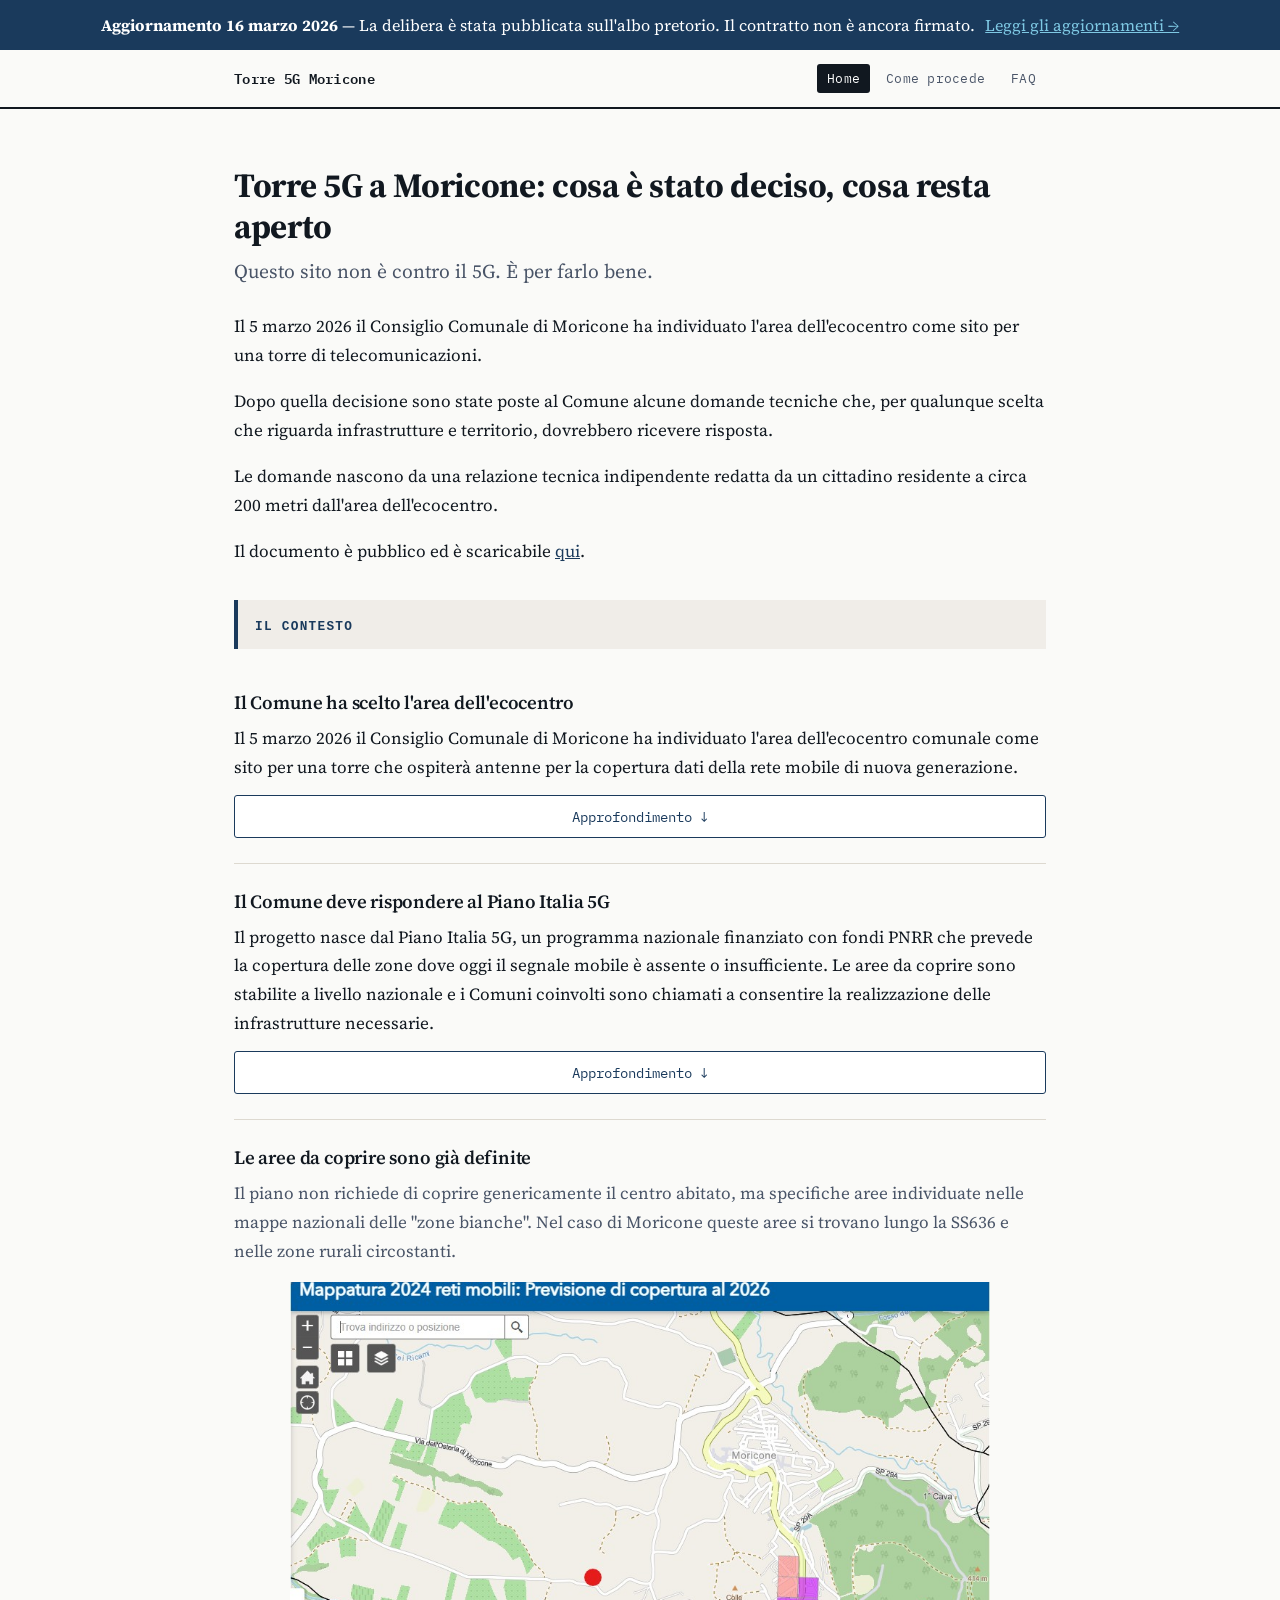
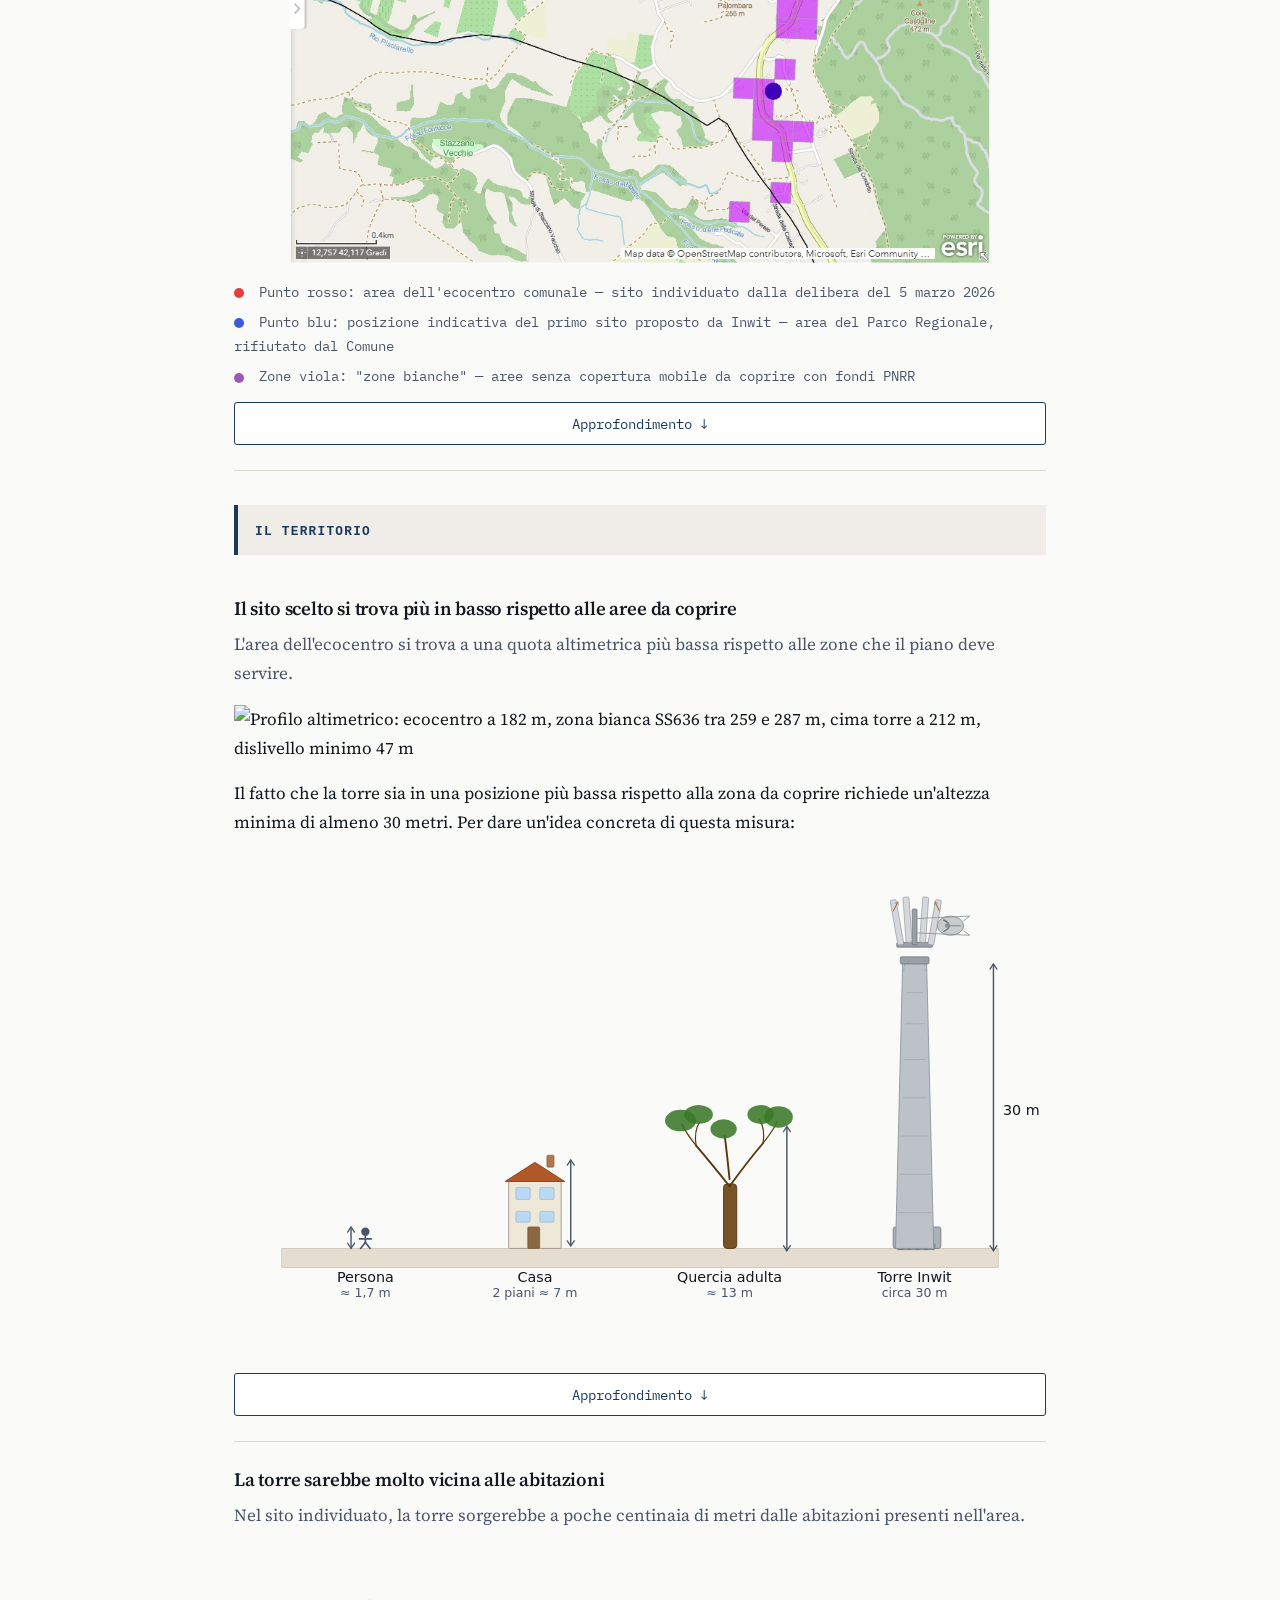
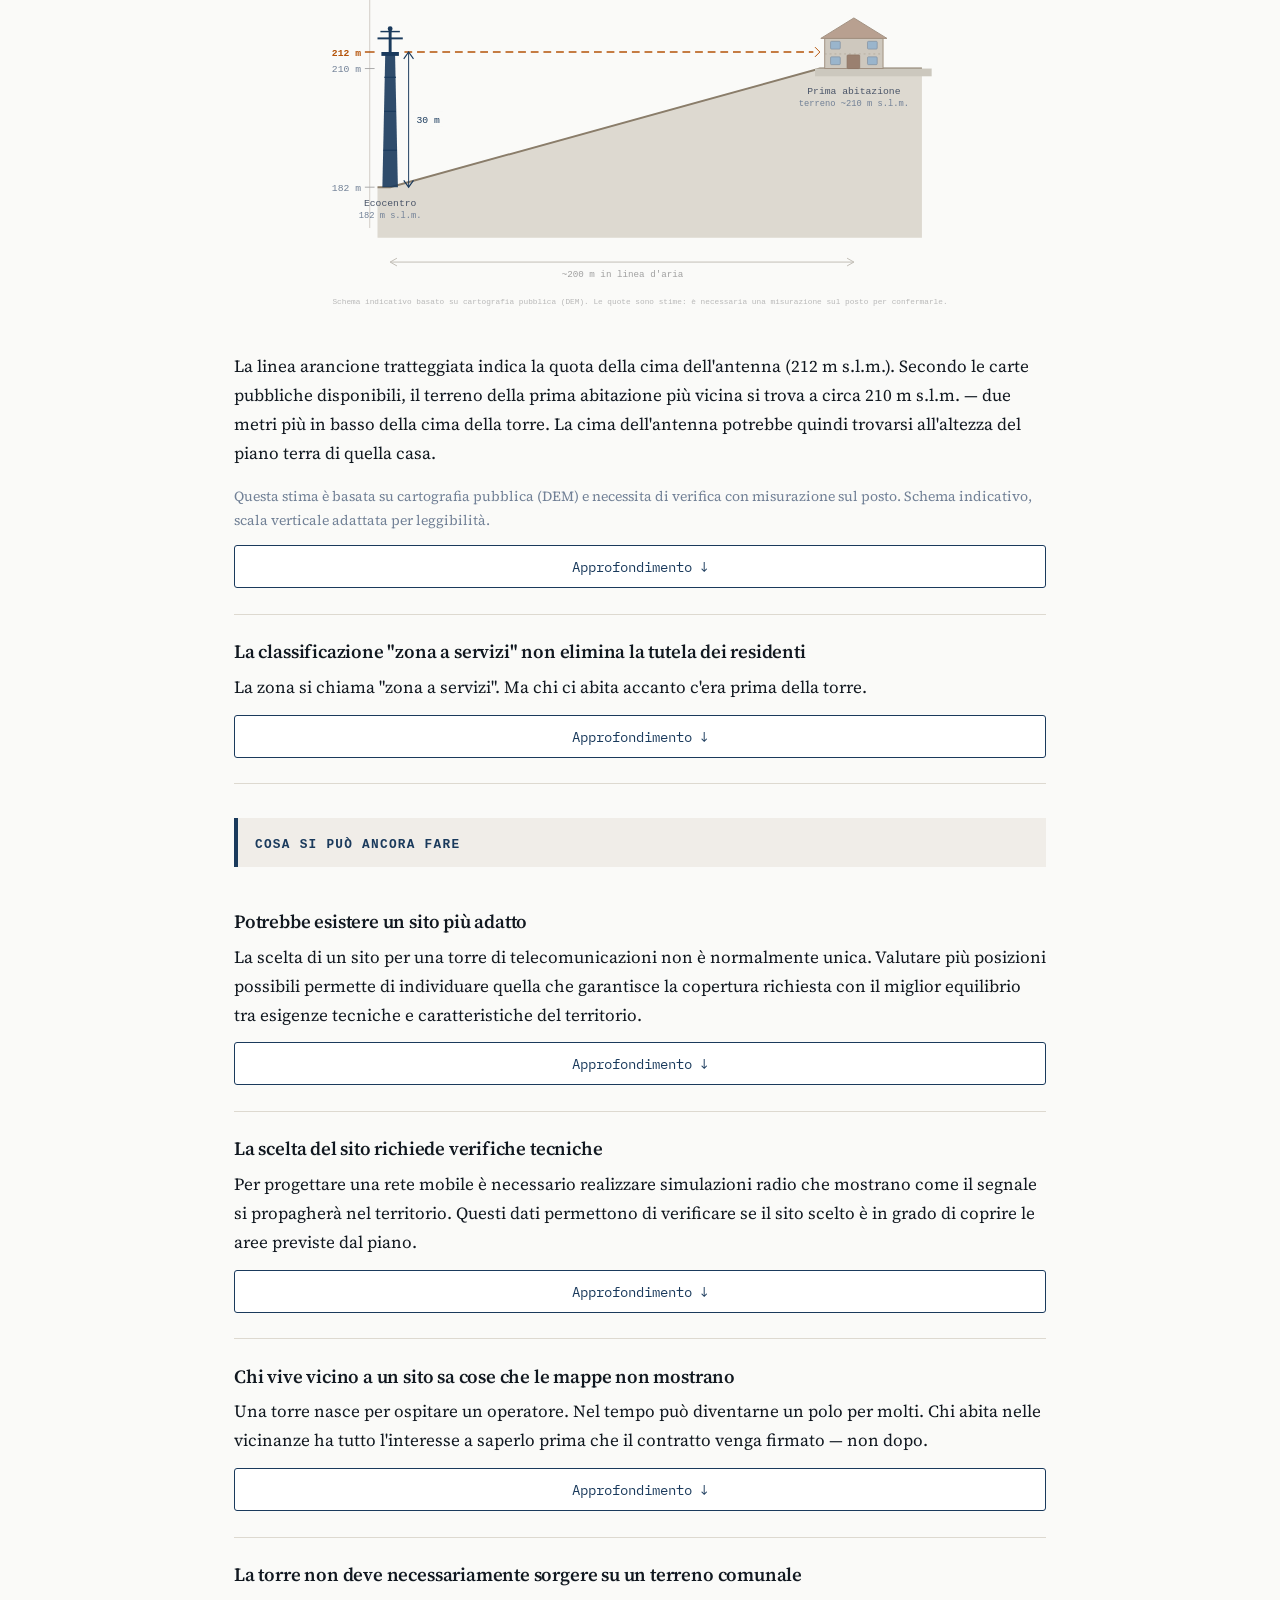
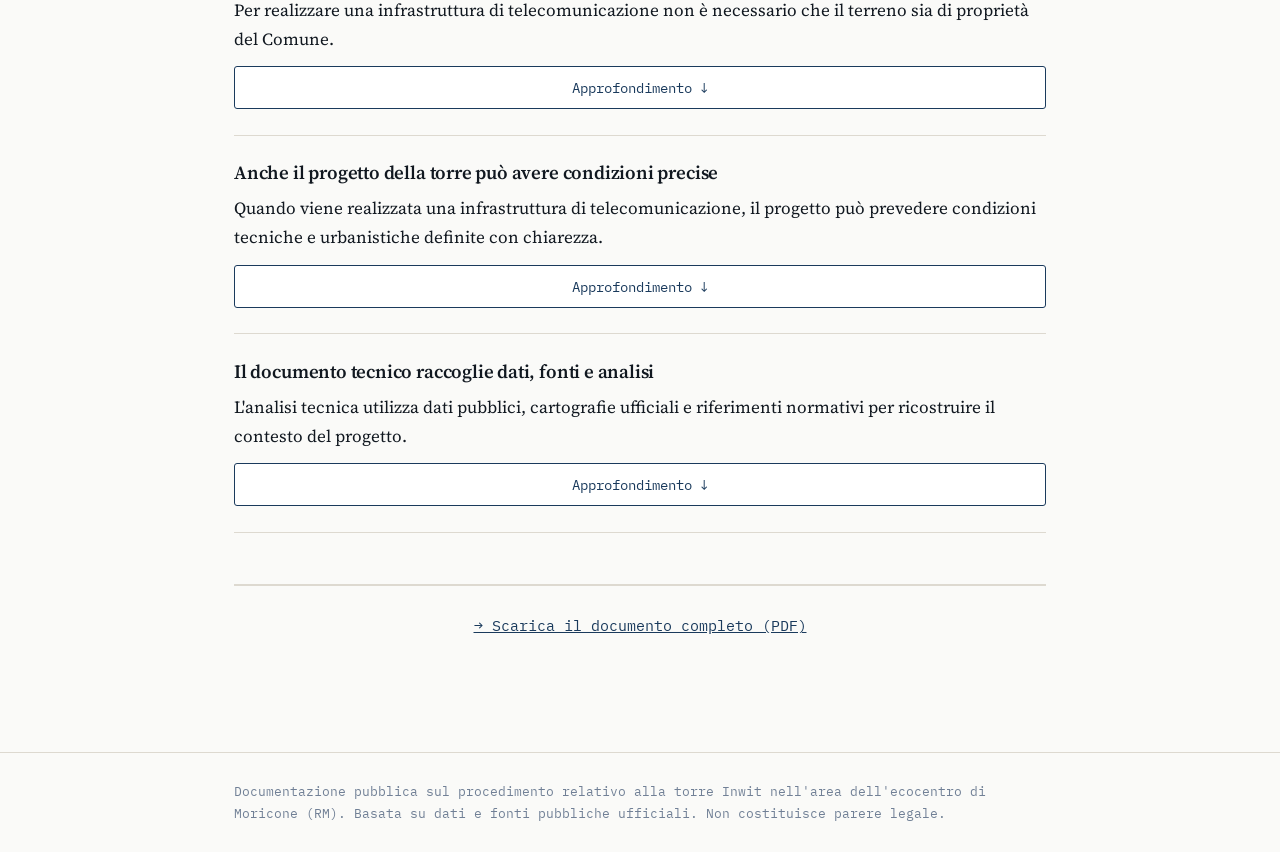
==== commit 30599e3a: "SEO: meta tag, Open Graph, sitemap, robots.txt, README Co-Authored-By: Claude Sonnet 4.6 <noreply@an" ====
--- a/index.html
+++ b/index.html
@@ -4,10 +4,32 @@
 <meta charset="UTF-8">
 <meta name="viewport" content="width=device-width, initial-scale=1.0">
 <title>Torre 5G Moricone — Documentazione pubblica</title>
-<meta name="description" content="Documentazione pubblica sul procedimento per l'installazione di una torre Inwit nell'area dell'ecocentro comunale di Moricone (RM).">
+<meta name="description" content="Documentazione pubblica sulla torre 5G a Moricone (RM). Delibera n. 9/2026, analisi tecnica indipendente, richieste di accesso agli atti al Comune.">
+<meta name="keywords" content="torre 5G Moricone, antenna 5G Moricone, Inwit Moricone, delibera 9 2026 Moricone, Piano Italia 5G Moricone RM, ecocentro Moricone antenna">
+<meta name="robots" content="index, follow">
+<link rel="canonical" href="https://torre5gmoricone.github.io/">
+
+<!-- Open Graph -->
+<meta property="og:type" content="website">
+<meta property="og:url" content="https://torre5gmoricone.github.io/">
+<meta property="og:title" content="Torre 5G a Moricone: cosa è stato deciso, cosa resta aperto">
+<meta property="og:description" content="Documentazione pubblica sulla torre 5G nell'area dell'ecocentro di Moricone (RM). Delibera n. 9/2026, analisi tecnica, accesso agli atti.">
+<meta property="og:image" content="https://torre5gmoricone.github.io/infografica_dislivello.png">
+<meta property="og:locale" content="it_IT">
+<meta property="og:site_name" content="Torre 5G Moricone">
 <link rel="stylesheet" href="style.css">
 </head>
 <body>
+
+<div style="background:#1a3a5c;color:#fff;text-align:center;padding:0.75rem 1rem;font-size:0.95rem;line-height:1.5;">
+  <strong>Aggiornamento 16 marzo 2026</strong> —
+  La delibera è stata pubblicata sull'albo pretorio.
+  Il contratto non è ancora firmato.
+  <a href="comeprocede.html"
+     style="color:#7ec8e3;text-decoration:underline;margin-left:0.4em;">
+    Leggi gli aggiornamenti →
+  </a>
+</div>
 
 <header>
   <div class="container">
@@ -43,11 +65,10 @@
 
     <div class="pill">
       <h3 class="pill-title">Il Comune ha scelto l'area dell'ecocentro</h3>
-      <div class="pill-level1"></div>
-      <button class="pill-toggle" aria-expanded="false">Approfondimento ↓</button>
-      <div class="pill-body" hidden>
-        <p class="pill-touch-hint">Tocca per chiudere</p>
-        <p>Il 5 marzo 2026 il Consiglio Comunale di Moricone ha individuato l'area dell'ecocentro comunale come sito per una torre che ospiterà antenne per la copertura dati della rete mobile di nuova generazione.</p>
+      <div class="pill-level1"><p>Il 5 marzo 2026 il Consiglio Comunale di Moricone ha individuato l'area dell'ecocentro comunale come sito per una torre che ospiterà antenne per la copertura dati della rete mobile di nuova generazione.</p></div>
+      <button class="pill-toggle" aria-expanded="false">Approfondimento ↓</button>
+      <div class="pill-body" hidden>
+        <p class="pill-touch-hint">Tocca per chiudere</p>
         <p>La delibera del Consiglio Comunale ha individuato l'ecocentro comunale come area destinata a ospitare la nuova infrastruttura.</p>
         <p>Si tratta di una scelta importante perché individua il luogo in cui dovrebbe sorgere una torre per telecomunicazioni destinata a ospitare le antenne degli operatori.</p>
         <p>Nel documento viene spiegato che il Consiglio ha compiuto un passaggio decisivo, ma che questa scelta si inserisce in una fase più ampia di valutazioni tecniche e amministrative.</p>
@@ -61,11 +82,10 @@
 
     <div class="pill">
       <h3 class="pill-title">Il Comune deve rispondere al Piano Italia 5G</h3>
-      <div class="pill-level1"></div>
-      <button class="pill-toggle" aria-expanded="false">Approfondimento ↓</button>
-      <div class="pill-body" hidden>
-        <p class="pill-touch-hint">Tocca per chiudere</p>
-        <p>Il progetto nasce dal Piano Italia 5G, un programma nazionale finanziato con fondi PNRR che prevede la copertura delle zone dove oggi il segnale mobile è assente o insufficiente. Le aree da coprire sono stabilite a livello nazionale e i Comuni coinvolti sono chiamati a consentire la realizzazione delle infrastrutture necessarie.</p>
+      <div class="pill-level1"><p>Il progetto nasce dal Piano Italia 5G, un programma nazionale finanziato con fondi PNRR che prevede la copertura delle zone dove oggi il segnale mobile è assente o insufficiente. Le aree da coprire sono stabilite a livello nazionale e i Comuni coinvolti sono chiamati a consentire la realizzazione delle infrastrutture necessarie.</p></div>
+      <button class="pill-toggle" aria-expanded="false">Approfondimento ↓</button>
+      <div class="pill-body" hidden>
+        <p class="pill-touch-hint">Tocca per chiudere</p>
         <p>La scelta del sito non nasce da un'iniziativa isolata del Comune, ma da un programma nazionale che punta a portare copertura mobile nelle aree dove oggi il segnale non arriva bene.</p>
         <p>Il Piano Italia 5G interviene proprio in queste zone, finanziando nuove infrastrutture nei territori dove gli operatori privati non investirebbero da soli.</p>
         <p>Questo significa che il Comune non è chiamato a decidere se aderire o meno al piano, ma a gestire localmente una copertura già prevista a livello nazionale.</p>
@@ -155,11 +175,10 @@
 
     <div class="pill">
       <h3 class="pill-title">La classificazione "zona a servizi" non elimina la tutela dei residenti</h3>
-      <div class="pill-level1"></div>
-      <button class="pill-toggle" aria-expanded="false">Approfondimento ↓</button>
-      <div class="pill-body" hidden>
-        <p class="pill-touch-hint">Tocca per chiudere</p>
-        <p>La zona si chiama "zona a servizi". Ma chi ci abita accanto c'era prima della torre.</p>
+      <div class="pill-level1"><p>La zona si chiama "zona a servizi". Ma chi ci abita accanto c'era prima della torre.</p></div>
+      <button class="pill-toggle" aria-expanded="false">Approfondimento ↓</button>
+      <div class="pill-body" hidden>
+        <p class="pill-touch-hint">Tocca per chiudere</p>
         <p>Nel caso dell'ecocentro è stato richiamato il fatto che l'area ricadrebbe in una "zona a servizi". Questa classificazione riguarda la destinazione urbanistica dell'area, ma non elimina la necessità di considerare il contesto reale: le abitazioni circostanti fanno parte dell'insediamento esistente e la loro presenza deve essere valutata nelle scelte che riguardano il territorio.</p>
         <p>Chi ha costruito in quella zona lo ha fatto legittimamente, in un contesto che all'epoca non prevedeva un'infrastruttura di questo tipo.</p>
         <p>La destinazione urbanistica può consentire la realizzazione di servizi pubblici, ma non esime l'amministrazione dal considerare l'impatto delle infrastrutture sui residenti e sul paesaggio locale.</p>
@@ -178,11 +197,10 @@
 
     <div class="pill">
       <h3 class="pill-title">Potrebbe esistere un sito più adatto</h3>
-      <div class="pill-level1"></div>
-      <button class="pill-toggle" aria-expanded="false">Approfondimento ↓</button>
-      <div class="pill-body" hidden>
-        <p class="pill-touch-hint">Tocca per chiudere</p>
-        <p>La scelta di un sito per una torre di telecomunicazioni non è normalmente unica. Valutare più posizioni possibili permette di individuare quella che garantisce la copertura richiesta con il miglior equilibrio tra esigenze tecniche e caratteristiche del territorio.</p>
+      <div class="pill-level1"><p>La scelta di un sito per una torre di telecomunicazioni non è normalmente unica. Valutare più posizioni possibili permette di individuare quella che garantisce la copertura richiesta con il miglior equilibrio tra esigenze tecniche e caratteristiche del territorio.</p></div>
+      <button class="pill-toggle" aria-expanded="false">Approfondimento ↓</button>
+      <div class="pill-body" hidden>
+        <p class="pill-touch-hint">Tocca per chiudere</p>
         <p>Durante la progettazione di infrastrutture di telecomunicazione possono essere valutate diverse posizioni possibili. Questo permette di individuare la posizione che garantisce la copertura richiesta con il miglior equilibrio tra esigenze tecniche e caratteristiche del territorio.</p>
         <p>Nella fase che precede eventuali decisioni definitive, il Comune può ancora verificare se esistono posizioni alternative che rispondano meglio agli obiettivi di copertura e al contesto locale.</p>
         <p>Questo non significa rimettere in discussione la decisione del Consiglio o il progetto di copertura previsto, ma valutare se la soluzione individuata possa essere ulteriormente migliorata prima della realizzazione dell'infrastruttura.</p>
@@ -196,11 +214,10 @@
 
     <div class="pill">
       <h3 class="pill-title">La scelta del sito richiede verifiche tecniche</h3>
-      <div class="pill-level1"></div>
-      <button class="pill-toggle" aria-expanded="false">Approfondimento ↓</button>
-      <div class="pill-body" hidden>
-        <p class="pill-touch-hint">Tocca per chiudere</p>
-        <p>Per progettare una rete mobile è necessario realizzare simulazioni radio che mostrano come il segnale si propagherà nel territorio. Questi dati permettono di verificare se il sito scelto è in grado di coprire le aree previste dal piano.</p>
+      <div class="pill-level1"><p>Per progettare una rete mobile è necessario realizzare simulazioni radio che mostrano come il segnale si propagherà nel territorio. Questi dati permettono di verificare se il sito scelto è in grado di coprire le aree previste dal piano.</p></div>
+      <button class="pill-toggle" aria-expanded="false">Approfondimento ↓</button>
+      <div class="pill-body" hidden>
+        <p class="pill-touch-hint">Tocca per chiudere</p>
         <p>Prima della realizzazione di una nuova infrastruttura di telecomunicazione viene normalmente prodotta una simulazione radio, cioè un'analisi tecnica che mostra come il segnale si propagherà nel territorio.</p>
         <p>Questa simulazione tiene conto di diversi fattori, tra cui l'altitudine del sito, la conformazione del territorio, gli ostacoli naturali e la posizione delle aree da coprire.</p>
         <p>Si tratta di uno strumento importante perché permette di verificare se il sito individuato è effettivamente in grado di garantire la copertura prevista dal piano.</p>
@@ -215,11 +232,10 @@
 
     <div class="pill">
       <h3 class="pill-title">Chi vive vicino a un sito sa cose che le mappe non mostrano</h3>
-      <div class="pill-level1"></div>
-      <button class="pill-toggle" aria-expanded="false">Approfondimento ↓</button>
-      <div class="pill-body" hidden>
-        <p class="pill-touch-hint">Tocca per chiudere</p>
-        <p>Una torre nasce per ospitare un operatore. Nel tempo può diventarne un polo per molti. Chi abita nelle vicinanze ha tutto l'interesse a saperlo prima che il contratto venga firmato — non dopo.</p>
+      <div class="pill-level1"><p>Una torre nasce per ospitare un operatore. Nel tempo può diventarne un polo per molti. Chi abita nelle vicinanze ha tutto l'interesse a saperlo prima che il contratto venga firmato — non dopo.</p></div>
+      <button class="pill-toggle" aria-expanded="false">Approfondimento ↓</button>
+      <div class="pill-body" hidden>
+        <p class="pill-touch-hint">Tocca per chiudere</p>
         <p>Il modello di business di Inwit si chiama co-location: sulla stessa torre possono installarsi nel tempo le antenne di operatori diversi. È un sistema razionale — riduce il numero di infrastrutture sul territorio — ma ha una conseguenza concreta: una torre ben posizionata, ottimizzata per coprire un intero paese, diventa automaticamente attrattiva per operatori aggiuntivi nel tempo.</p>
         <p>Chi abita a 200 metri dall'ecocentro avrebbe posto questa domanda con naturalezza, se fosse stato coinvolto prima: "Quante antenne ci saranno su quella torre tra cinque anni?"</p>
         <p>Una domanda del genere, posta prima della firma, si traduce in clausole contrattuali precise: limite al numero di operatori, obbligo di nuova valutazione tecnica ad ogni aggiunta, soglie parametriche che il Comune controlla. Posta dopo la firma, non ha risposta certa.</p>
@@ -235,11 +251,10 @@
 
     <div class="pill">
       <h3 class="pill-title">La torre non deve necessariamente sorgere su un terreno comunale</h3>
-      <div class="pill-level1"></div>
-      <button class="pill-toggle" aria-expanded="false">Approfondimento ↓</button>
-      <div class="pill-body" hidden>
-        <p class="pill-touch-hint">Tocca per chiudere</p>
-        <p>Per realizzare una infrastruttura di telecomunicazione non è necessario che il terreno sia di proprietà del Comune.</p>
+      <div class="pill-level1"><p>Per realizzare una infrastruttura di telecomunicazione non è necessario che il terreno sia di proprietà del Comune.</p></div>
+      <button class="pill-toggle" aria-expanded="false">Approfondimento ↓</button>
+      <div class="pill-body" hidden>
+        <p class="pill-touch-hint">Tocca per chiudere</p>
         <p>Nel processo di selezione del sito può sembrare naturale preferire un terreno comunale, perché questo viene spesso percepito come una garanzia di controllo sull'infrastruttura. In realtà è importante distinguere due ruoli diversi che il Comune esercita indipendentemente tra loro.</p>
         <p>Come proprietario del terreno, il Comune negozia le condizioni del contratto di locazione.</p>
         <p>Come autorità regolatoria, invece, il Comune mantiene il potere di autorizzare l'opera e di imporre condizioni urbanistiche vincolanti su qualunque sito del territorio comunale, pubblico o privato.</p>
@@ -254,11 +269,10 @@
 
     <div class="pill">
       <h3 class="pill-title">Anche il progetto della torre può avere condizioni precise</h3>
-      <div class="pill-level1"></div>
-      <button class="pill-toggle" aria-expanded="false">Approfondimento ↓</button>
-      <div class="pill-body" hidden>
-        <p class="pill-touch-hint">Tocca per chiudere</p>
-        <p>Quando viene realizzata una infrastruttura di telecomunicazione, il progetto può prevedere condizioni tecniche e urbanistiche definite con chiarezza.</p>
+      <div class="pill-level1"><p>Quando viene realizzata una infrastruttura di telecomunicazione, il progetto può prevedere condizioni tecniche e urbanistiche definite con chiarezza.</p></div>
+      <button class="pill-toggle" aria-expanded="false">Approfondimento ↓</button>
+      <div class="pill-body" hidden>
+        <p class="pill-touch-hint">Tocca per chiudere</p>
         <p>Molti Comuni adottano strumenti di pianificazione specifici per le infrastrutture di telecomunicazione, spesso chiamati "piani antenne" o regolamenti per le stazioni radio base.</p>
         <p>Questi strumenti permettono di stabilire in anticipo criteri chiari su localizzazione degli impianti, altezze massime, criteri paesaggistici e co-location tra operatori.</p>
         <p>Definire queste regole prima della realizzazione delle infrastrutture consente all'amministrazione di gestire in modo più ordinato e trasparente la presenza delle antenne nel territorio.</p>
@@ -273,11 +287,10 @@
 
     <div class="pill">
       <h3 class="pill-title">Il documento tecnico raccoglie dati, fonti e analisi</h3>
-      <div class="pill-level1"></div>
-      <button class="pill-toggle" aria-expanded="false">Approfondimento ↓</button>
-      <div class="pill-body" hidden>
-        <p class="pill-touch-hint">Tocca per chiudere</p>
-        <p>L'analisi tecnica utilizza dati pubblici, cartografie ufficiali e riferimenti normativi per ricostruire il contesto del progetto.</p>
+      <div class="pill-level1"><p>L'analisi tecnica utilizza dati pubblici, cartografie ufficiali e riferimenti normativi per ricostruire il contesto del progetto.</p></div>
+      <button class="pill-toggle" aria-expanded="false">Approfondimento ↓</button>
+      <div class="pill-body" hidden>
+        <p class="pill-touch-hint">Tocca per chiudere</p>
         <p>Il documento raccoglie informazioni provenienti da fonti ufficiali e documentazione pubblica, tra cui mappe territoriali, dati del Piano Italia 5G, rilievi altimetrici e riferimenti normativi.</p>
         <p>L'obiettivo è offrire un quadro informativo chiaro e verificabile che permetta a cittadini e amministrazione di comprendere meglio il progetto e il contesto territoriale.</p>
         <p class="pillola-l3">
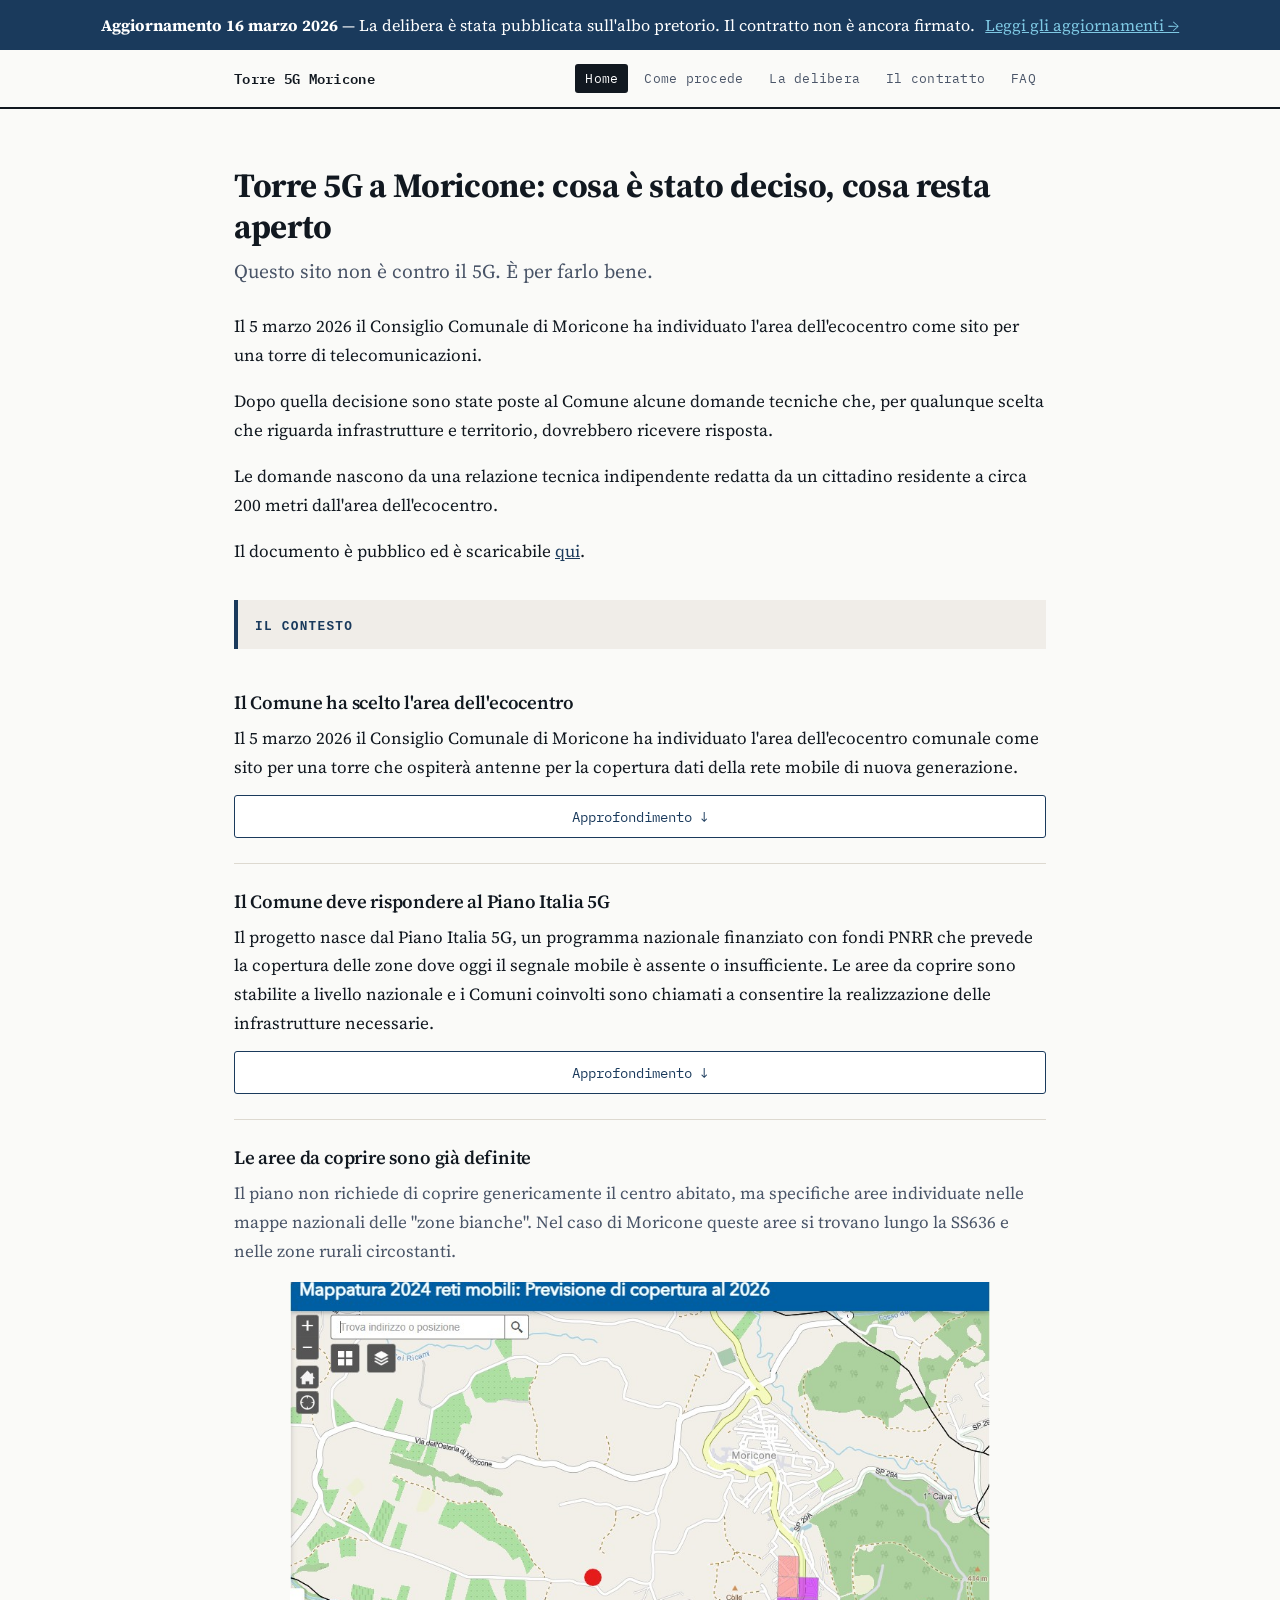
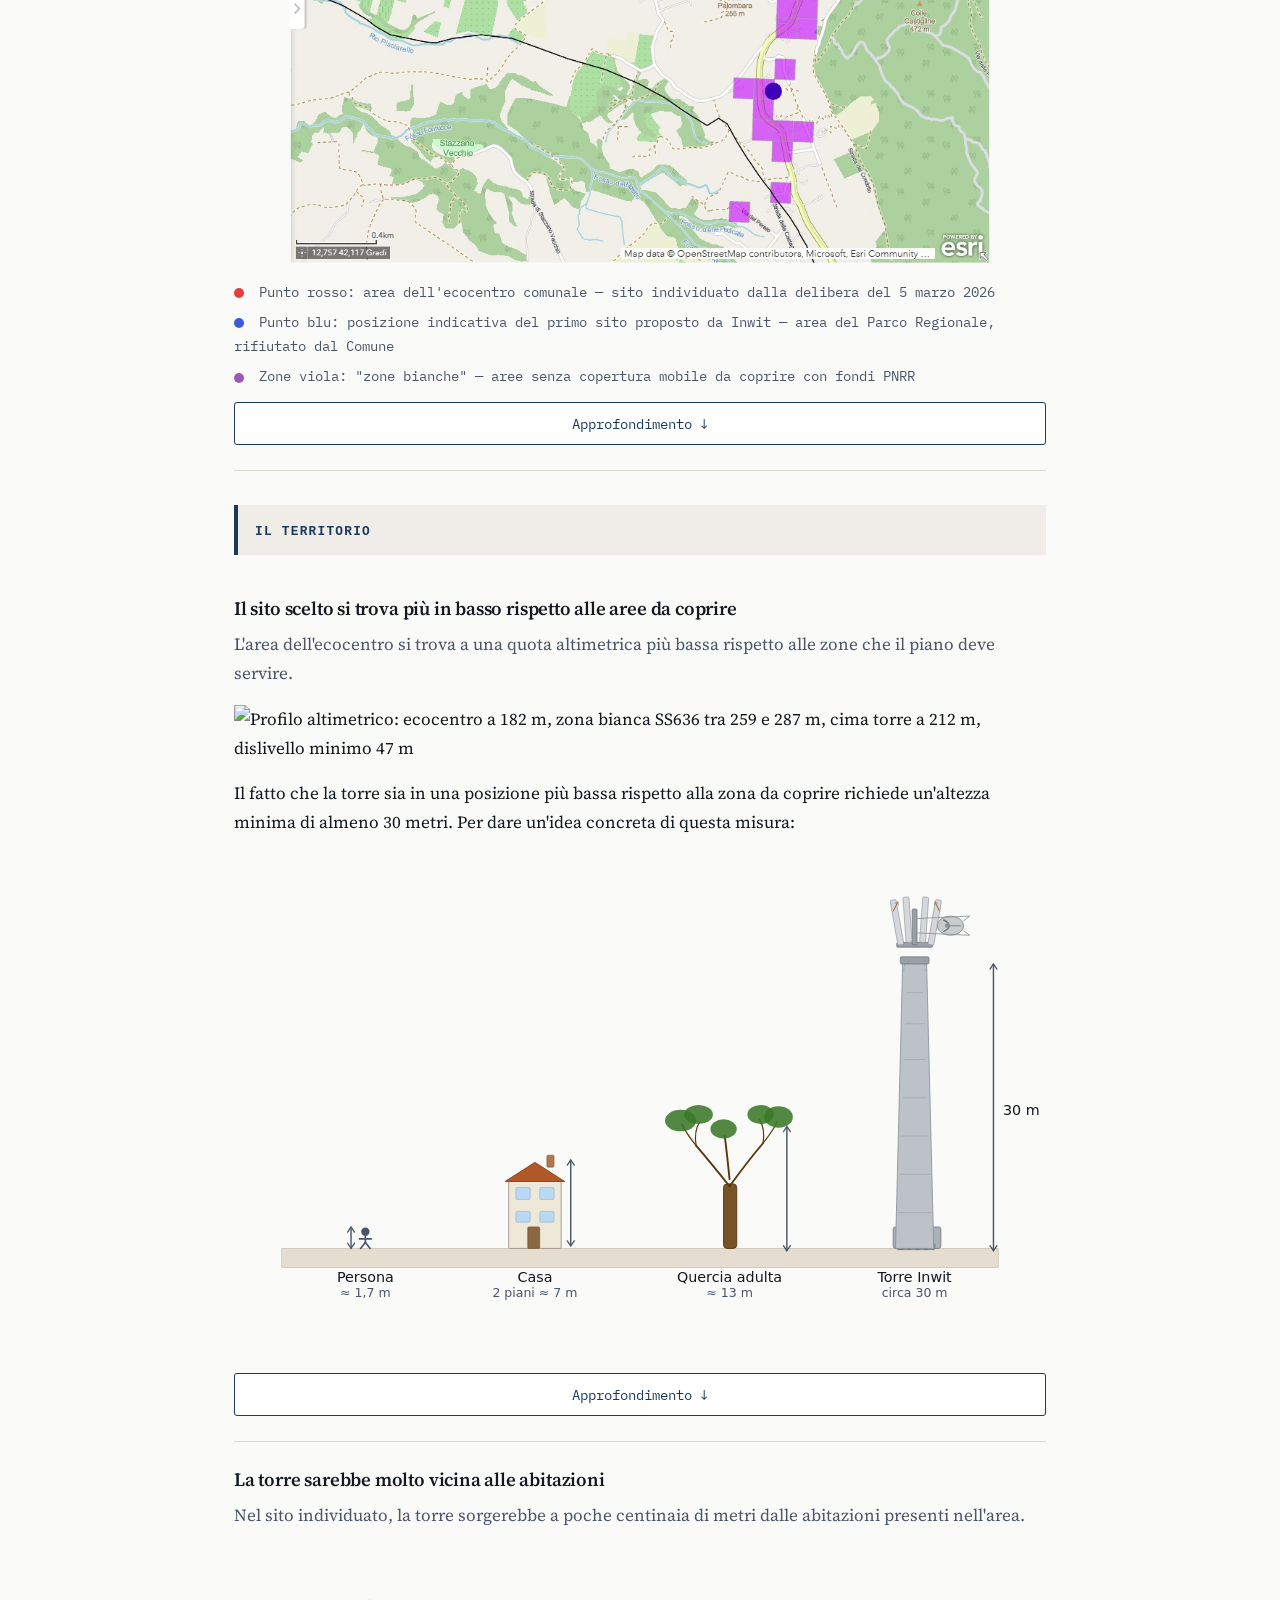
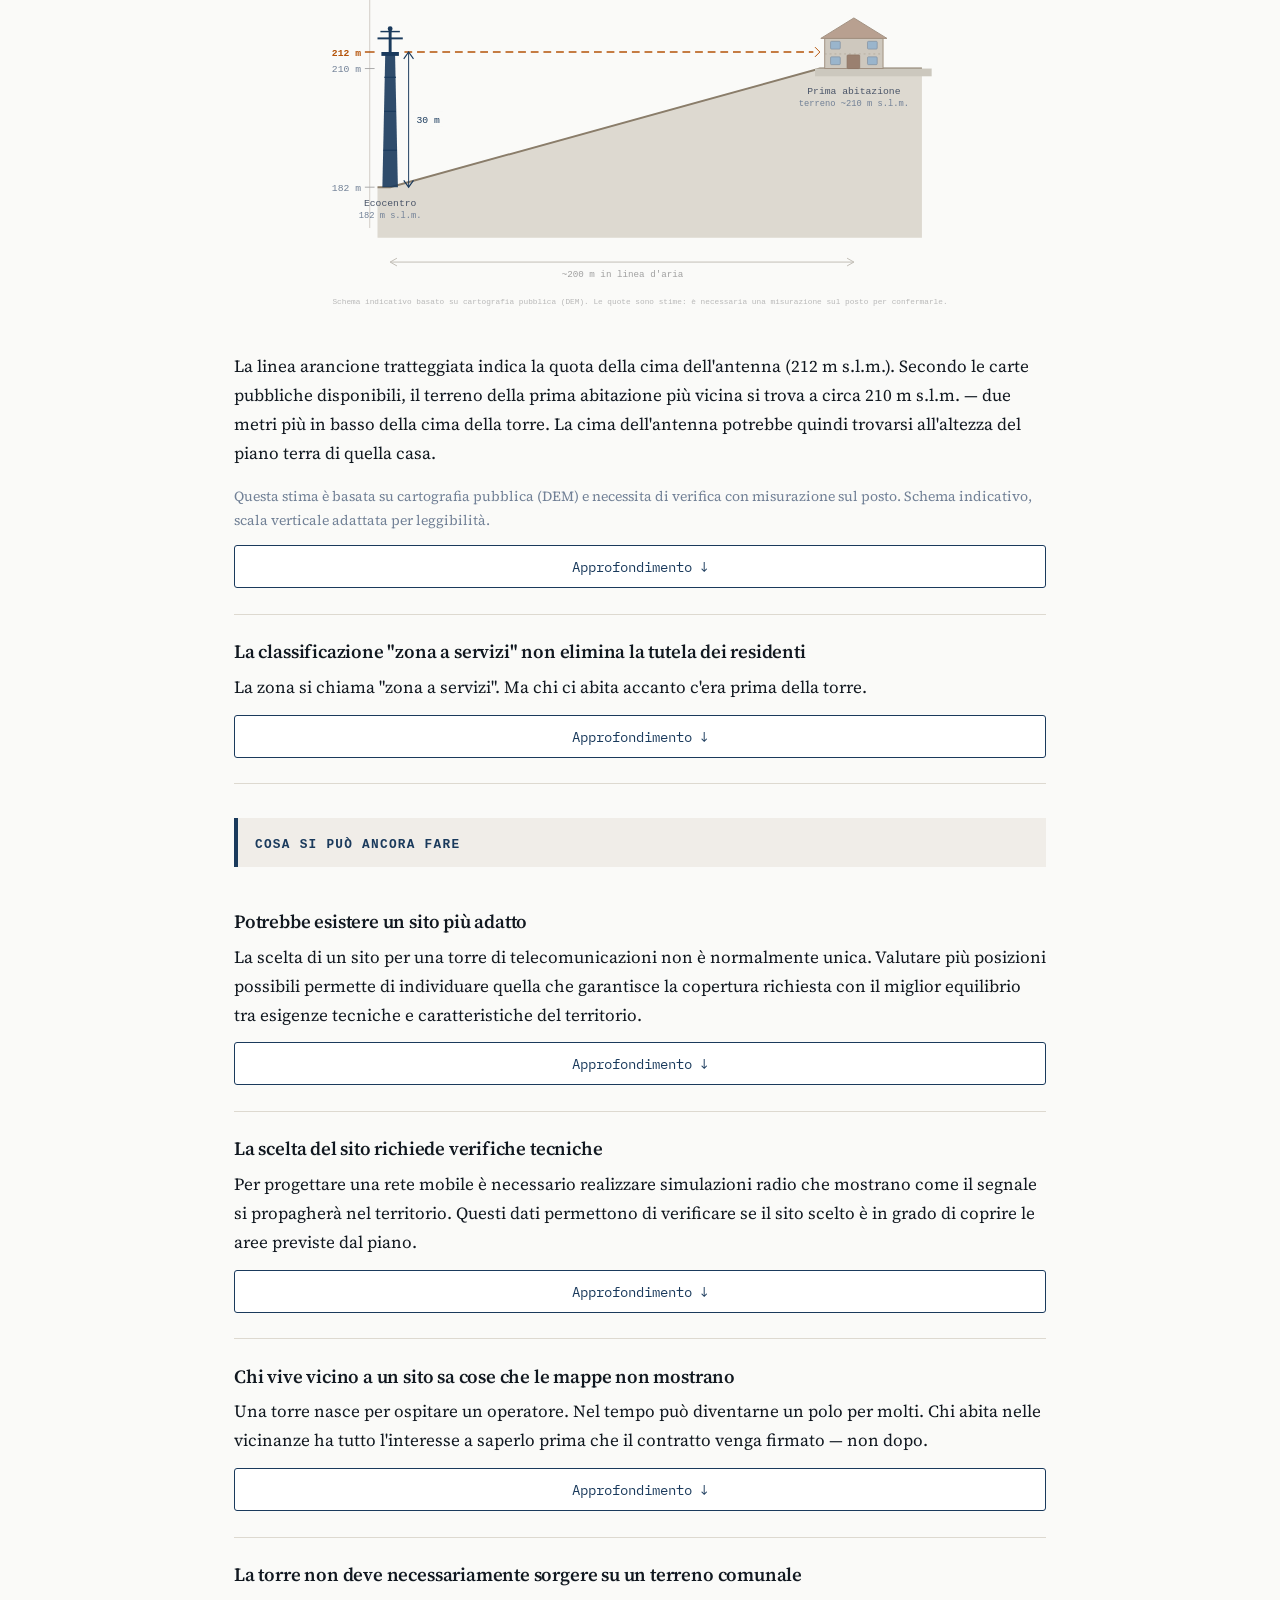
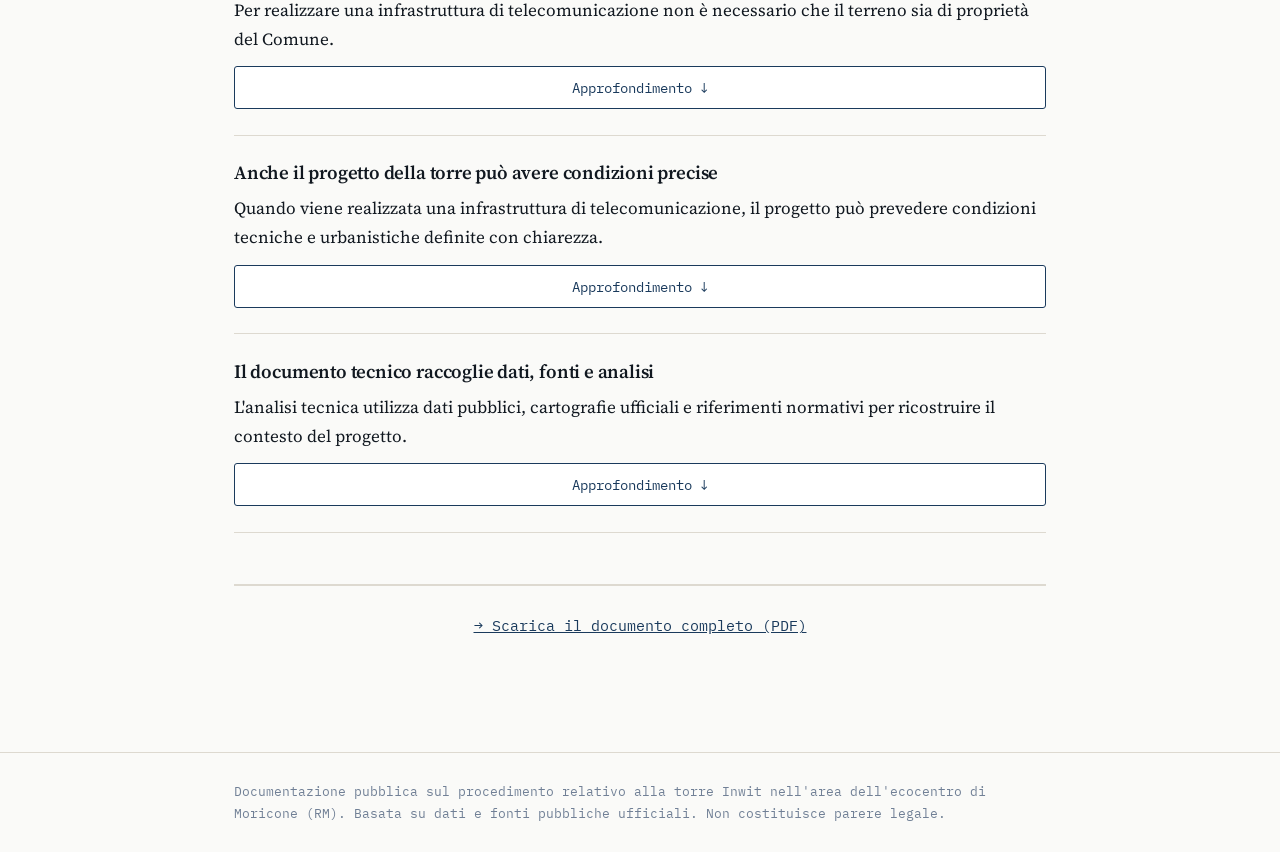
==== commit 36ff0dd9: "Inverte ordine menu: La delibera prima di Il contratto Co-Authored-By: Claude Sonnet 4.6 <noreply@an" ====
--- a/index.html
+++ b/index.html
@@ -18,6 +18,14 @@
 <meta property="og:locale" content="it_IT">
 <meta property="og:site_name" content="Torre 5G Moricone">
 <link rel="stylesheet" href="style.css">
+<!-- Google tag (gtag.js) -->
+<script async src="https://www.googletagmanager.com/gtag/js?id=G-VPWD5RY35S"></script>
+<script>
+  window.dataLayer = window.dataLayer || [];
+  function gtag(){dataLayer.push(arguments);}
+  gtag('js', new Date());
+  gtag('config', 'G-VPWD5RY35S');
+</script>
 </head>
 <body>
 
@@ -40,6 +48,8 @@
 
 <div class="mobile-quicknav">
   <a href="comeprocede.html">Come procede</a>
+  <a href="delibera.html">La delibera</a>
+  <a href="contratto.html">Il contratto</a>
   <a href="faq.html">FAQ</a>
 </div>
 
